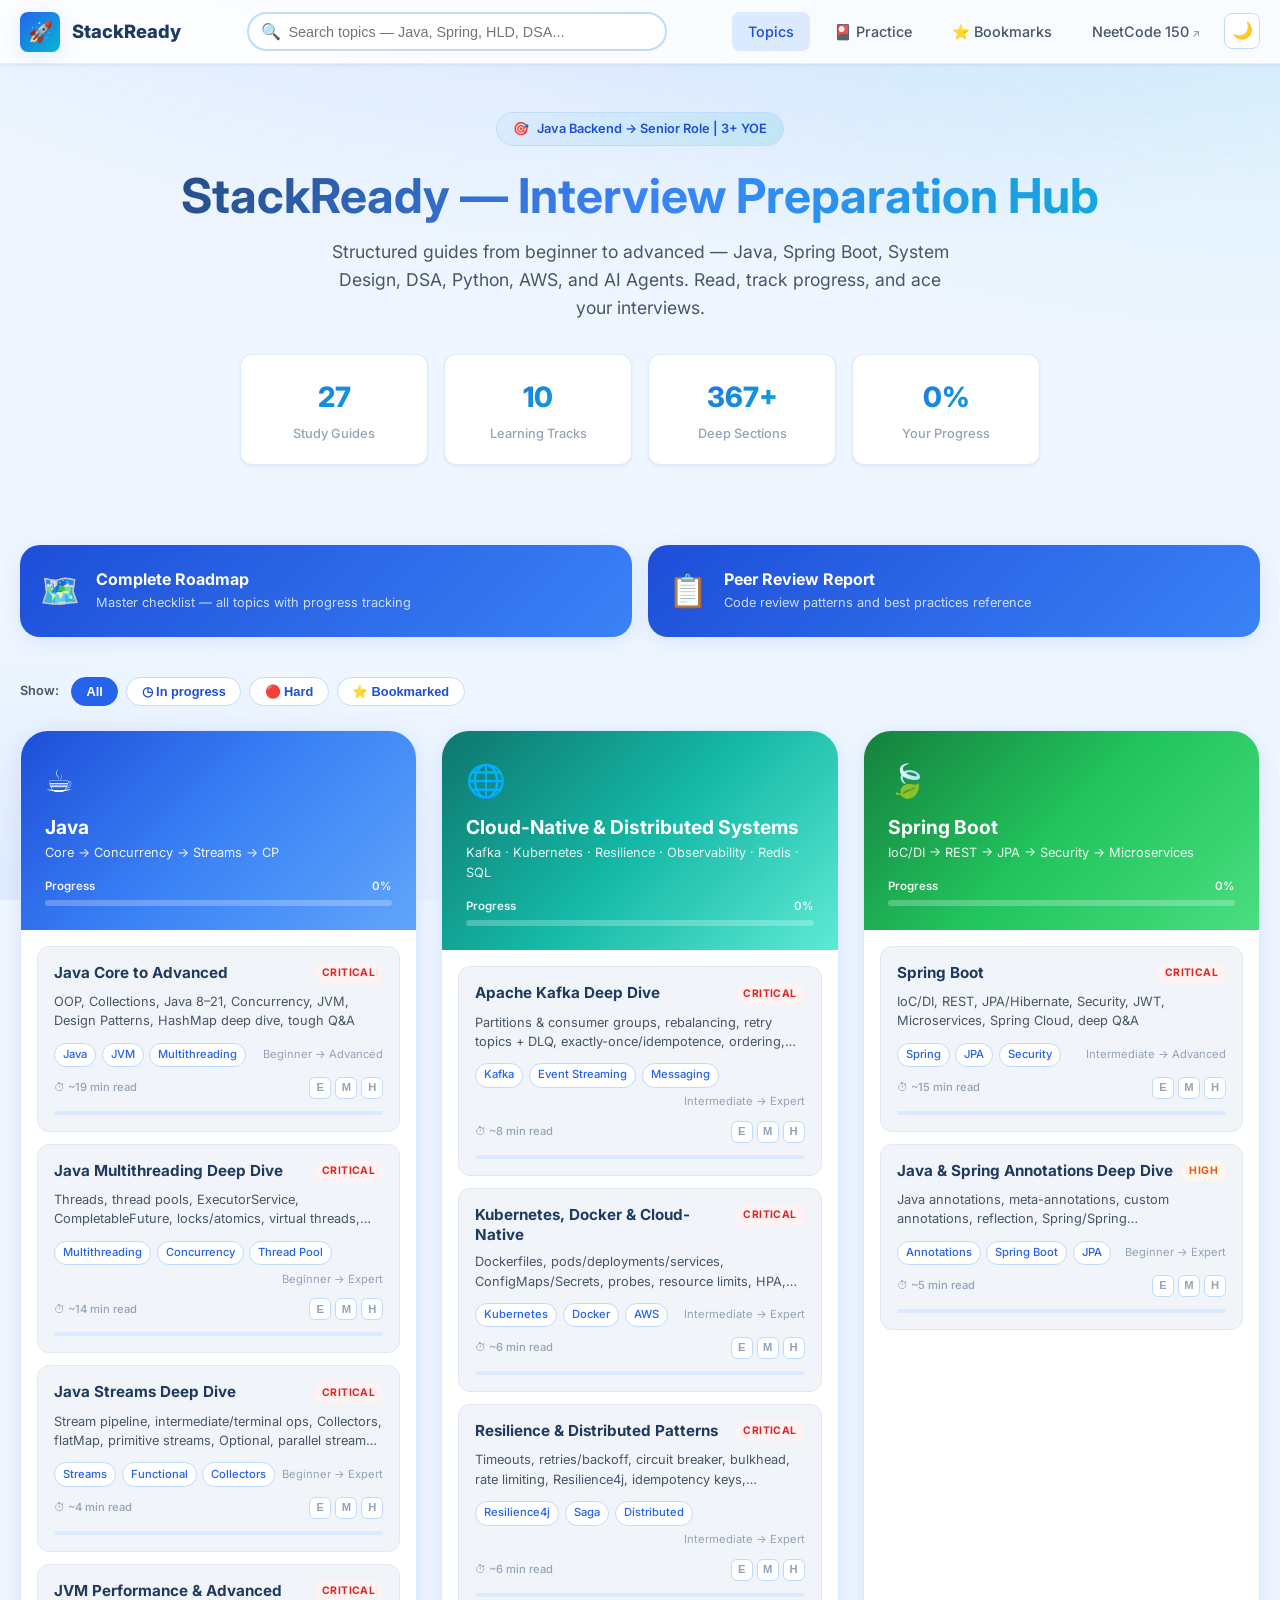
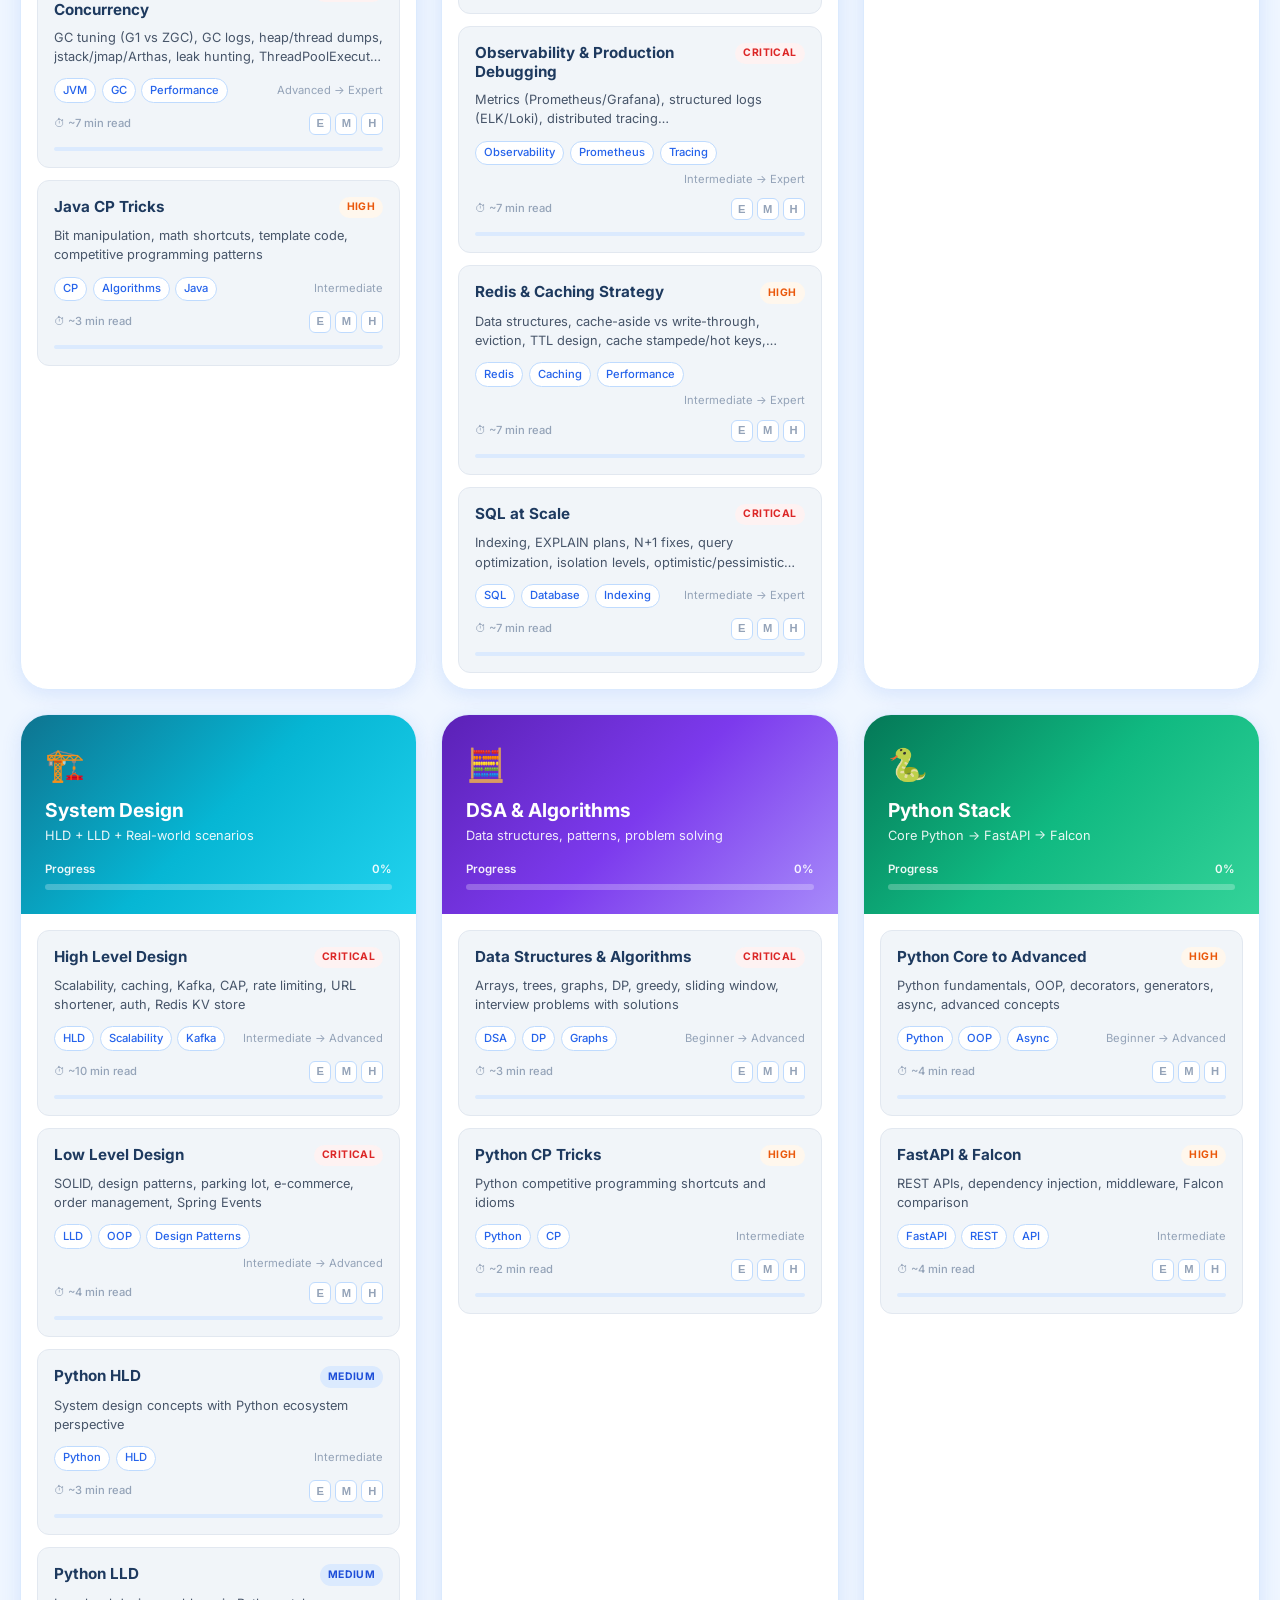
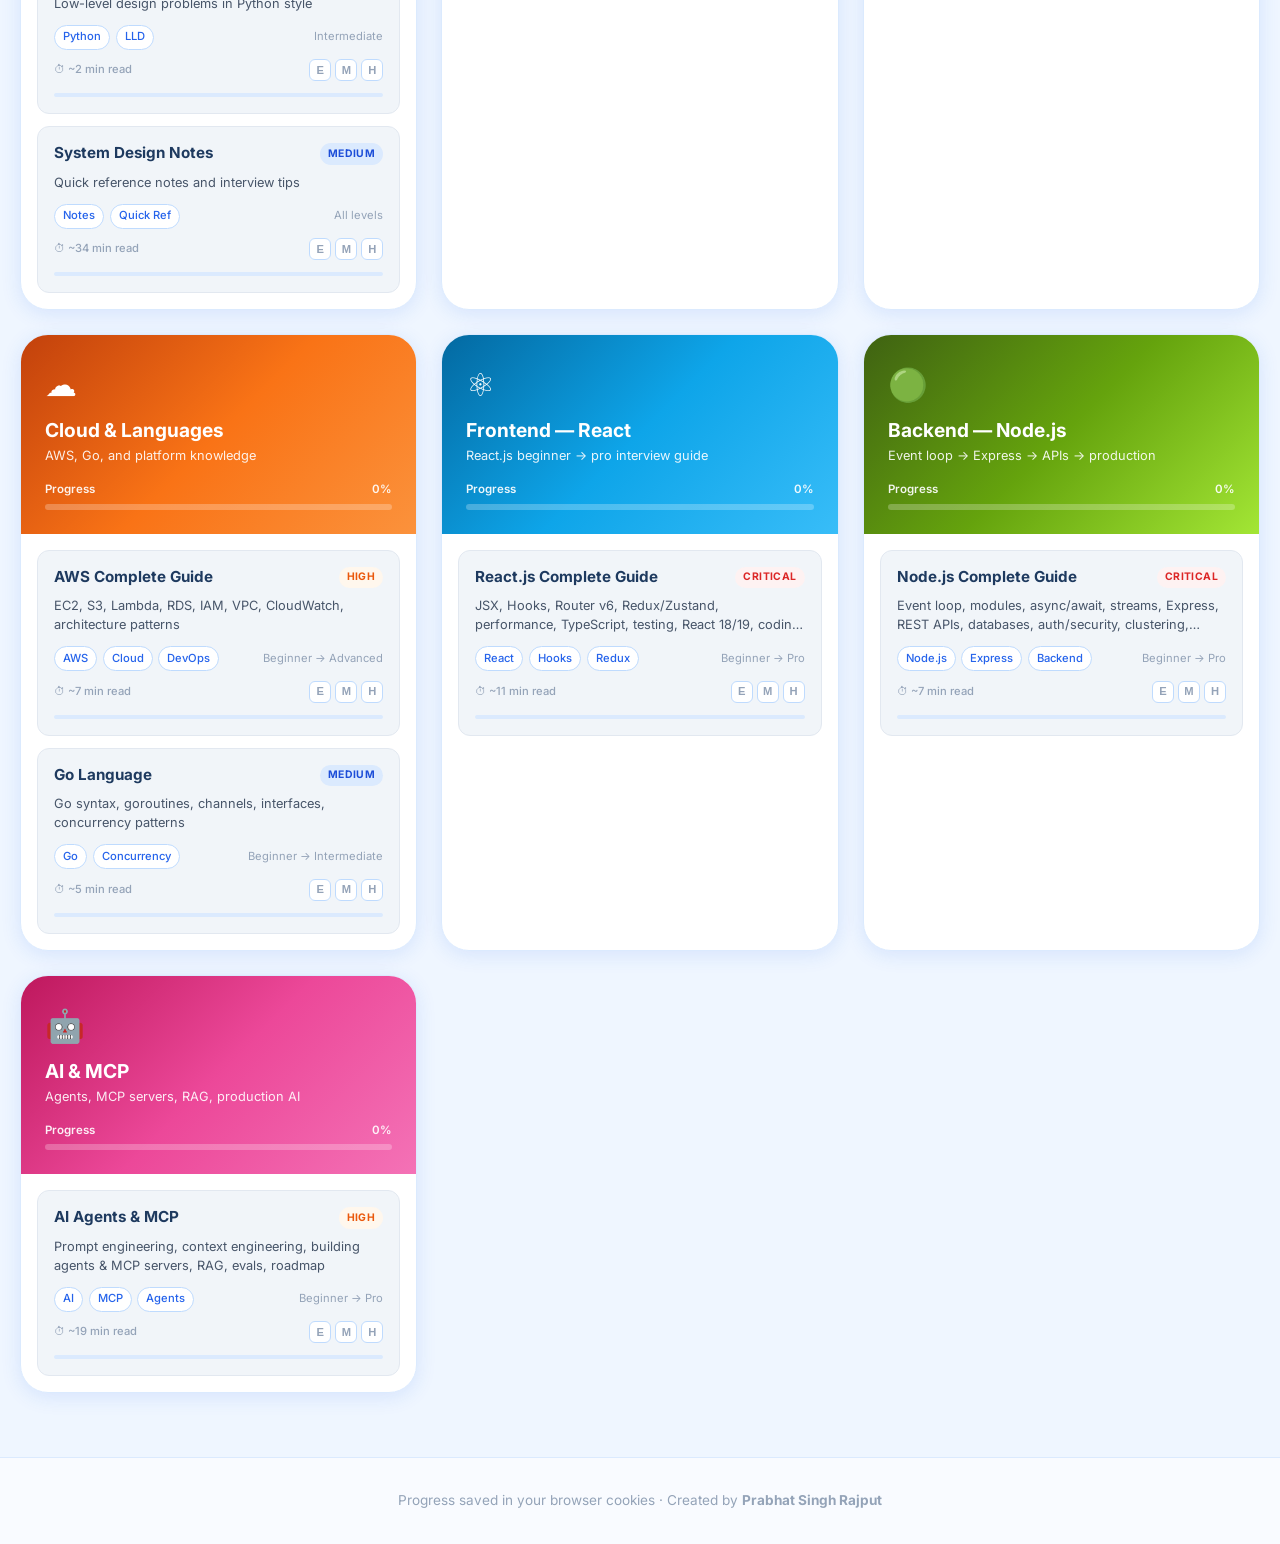
==== website/index.html @ 492434e6 "Add PWA (offline service worker + installable) and mobile swipe nav + floating TOC button Co-authore" ====
<!DOCTYPE html>
<html lang="en">
<head>
  <meta charset="UTF-8">
  <meta name="viewport" content="width=device-width, initial-scale=1.0">
  <meta name="author" content="Prabhat Singh Rajput">
  <meta name="description" content="StackReady by Prabhat Singh Rajput — Java, Spring, React, System Design, DSA interview prep">
  <title>StackReady — Interview Prep</title>
  <link rel="icon" href="favicon.svg" type="image/svg+xml">
  <link rel="alternate icon" href="favicon.svg">
  <link rel="apple-touch-icon" href="favicon.svg">
  <link rel="manifest" href="site.webmanifest">
  <meta name="theme-color" content="#2563eb">
  <link rel="preconnect" href="https://fonts.googleapis.com">
  <link rel="preconnect" href="https://fonts.gstatic.com" crossorigin>
  <link href="https://fonts.googleapis.com/css2?family=Inter:wght@400;500;600;700;800&family=JetBrains+Mono:wght@400;500&display=swap" rel="stylesheet">
  <link rel="stylesheet" href="assets/css/styles.css">
  <script>(function(){try{var m=document.cookie.match(/(?:^|;\s*)sr_theme=([^;]+)/);if(m&&decodeURIComponent(m[1])==='dark'){document.documentElement.setAttribute('data-theme','dark');}}catch(e){}})();</script>
</head>
<body>
  <div class="app-shell">
    <header class="site-header">
      <div class="container header-inner">
        <a href="index.html" class="logo">
          <span class="logo-icon">🚀</span>
          <span>StackReady</span>
        </a>

        <div class="search-wrap" id="searchWrap">
          <span class="search-icon">🔍</span>
          <input type="search" class="search-input" id="globalSearch" placeholder="Search topics — Java, Spring, HLD, DSA..." autocomplete="off">
          <div class="search-results" id="searchResults"></div>
        </div>

        <nav class="header-nav">
          <a href="#tracks" class="nav-link active">Topics</a>
          <a href="practice.html" class="nav-link">🎴 Practice</a>
          <a href="practice.html#bookmarks" class="nav-link">⭐ Bookmarks</a>
          <a href="https://neetcode.io/practice/practice/neetcode150" class="nav-link nav-external" target="_blank" rel="noopener noreferrer">NeetCode 150</a>
          <button class="install-btn" id="installBtn" style="display:none;" title="Install StackReady">⬇ Install</button>
          <button class="theme-toggle" id="themeToggle" title="Toggle dark mode" aria-label="Toggle dark mode">🌙</button>
        </nav>
      </div>
    </header>

    <main>
      <section class="hero">
        <div class="container">
          <div class="hero-badge">
            <span>🎯</span>
            <span>Java Backend → Senior Role | 3+ YOE</span>
          </div>
          <h1>StackReady — Interview Preparation Hub</h1>
          <p>
            Structured guides from beginner to advanced — Java, Spring Boot, System Design,
            DSA, Python, AWS, and AI Agents. Read, track progress, and ace your interviews.
          </p>

          <div class="stats-row" id="statsRow">
            <div class="stat-card">
              <div class="stat-value" id="statTopics">—</div>
              <div class="stat-label">Study Guides</div>
            </div>
            <div class="stat-card">
              <div class="stat-value" id="statTracks">7</div>
              <div class="stat-label">Learning Tracks</div>
            </div>
            <div class="stat-card">
              <div class="stat-value" id="statSections">100+</div>
              <div class="stat-label">Deep Sections</div>
            </div>
            <div class="stat-card">
              <div class="stat-value" id="statProgress">0%</div>
              <div class="stat-label">Your Progress</div>
            </div>
          </div>
        </div>
      </section>

      <section class="container">
        <div id="resumeBanner"></div>
        <div class="utility-strip" id="utilityStrip"></div>
      </section>

      <section class="container" id="tracks">
        <div class="filter-bar" id="filterBar">
          <span class="filter-bar-label">Show:</span>
          <button class="filter-chip active" data-filter="all">All</button>
          <button class="filter-chip" data-filter="unchecked">◷ In progress</button>
          <button class="filter-chip" data-filter="hard">🔴 Hard</button>
          <button class="filter-chip" data-filter="bookmarked">⭐ Bookmarked</button>
          <span class="filter-bar-hint" id="filterHint"></span>
        </div>
        <div class="tracks-grid" id="tracksGrid"></div>
      </section>
    </main>

    <footer class="site-footer">
      <div class="container">
        <p style="font-size:0.85rem;color:var(--gray-400);">Progress saved in your browser cookies · Created by <strong>Prabhat Singh Rajput</strong></p>
      </div>
    </footer>
  </div>

  <script src="config.js"></script>
  <script src="assets/js/site.js"></script>
  <script src="assets/js/cookies.js"></script>
  <script src="assets/js/theme.js"></script>
  <script src="assets/js/content-meta.js"></script>
  <script src="assets/js/study-data.js" defer></script>
  <script src="assets/js/progress-map.js"></script>
  <script src="assets/js/topics.js"></script>
  <script src="assets/js/app.js"></script>
</body>
</html>
---- website/assets/css/styles.css ----
/* ============================================================
   Interview Prep Hub — Blue Theme Responsive Styles
   ============================================================ */

:root {
  --blue-950: #0c1929;
  --blue-900: #0f2744;
  --blue-800: #1e3a5f;
  --blue-700: #1d4ed8;
  --blue-600: #2563eb;
  --blue-500: #3b82f6;
  --blue-400: #60a5fa;
  --blue-300: #93c5fd;
  --blue-200: #bfdbfe;
  --blue-100: #dbeafe;
  --blue-50: #eff6ff;
  --cyan-500: #06b6d4;
  --cyan-400: #22d3ee;
  --white: #ffffff;
  --gray-100: #f1f5f9;
  --gray-200: #e2e8f0;
  --gray-400: #94a3b8;
  --gray-600: #475569;
  --gray-800: #1e293b;
  --shadow-sm: 0 1px 3px rgba(15, 39, 68, 0.08);
  --shadow-md: 0 4px 20px rgba(37, 99, 235, 0.12);
  --shadow-lg: 0 12px 40px rgba(37, 99, 235, 0.18);
  --shadow-glow: 0 0 60px rgba(59, 130, 246, 0.25);
  --radius-sm: 8px;
  --radius-md: 12px;
  --radius-lg: 20px;
  --radius-xl: 28px;
  --sidebar-width: 280px;
  --header-height: 64px;
  --transition: 0.25s cubic-bezier(0.4, 0, 0.2, 1);
  --font-sans: 'Inter', 'Segoe UI', system-ui, -apple-system, sans-serif;
  --font-mono: 'JetBrains Mono', 'Cascadia Code', 'Fira Code', monospace;
}

*, *::before, *::after { box-sizing: border-box; margin: 0; padding: 0; }

html {
  scroll-behavior: smooth;
  font-size: 16px;
}

body {
  font-family: var(--font-sans);
  background: var(--blue-50);
  color: var(--gray-800);
  line-height: 1.6;
  min-height: 100vh;
  -webkit-font-smoothing: antialiased;
}

/* ---- Background pattern ---- */
body::before {
  content: '';
  position: fixed;
  inset: 0;
  background:
    radial-gradient(ellipse 80% 50% at 50% -20%, rgba(59, 130, 246, 0.18), transparent),
    radial-gradient(ellipse 60% 40% at 100% 0%, rgba(6, 182, 212, 0.1), transparent),
    radial-gradient(ellipse 50% 30% at 0% 100%, rgba(37, 99, 235, 0.08), transparent);
  pointer-events: none;
  z-index: 0;
}

/* ---- Typography ---- */
h1, h2, h3, h4 { line-height: 1.25; font-weight: 700; color: var(--blue-900); }
a { color: var(--blue-600); text-decoration: none; transition: color var(--transition); }
a:hover { color: var(--blue-700); }

/* ---- Layout shell ---- */
.app-shell { position: relative; z-index: 1; min-height: 100vh; }

.container {
  width: 100%;
  max-width: 1440px;
  margin: 0 auto;
  padding: 0 1.25rem;
}

/* ---- Header ---- */
.site-header {
  position: sticky;
  top: 0;
  z-index: 100;
  height: var(--header-height);
  background: rgba(255, 255, 255, 0.85);
  backdrop-filter: blur(16px);
  border-bottom: 1px solid rgba(59, 130, 246, 0.12);
  box-shadow: var(--shadow-sm);
}

.header-inner {
  display: flex;
  align-items: center;
  justify-content: space-between;
  height: 100%;
  gap: 1rem;
}

.logo {
  display: flex;
  align-items: center;
  gap: 0.75rem;
  font-weight: 800;
  font-size: 1.15rem;
  color: var(--blue-800);
  text-decoration: none;
}

.logo-text {
  display: flex;
  flex-direction: column;
  line-height: 1.2;
}

.logo-title {
  font-size: 1.15rem;
  font-weight: 800;
  color: var(--blue-800);
}

.logo-author {
  font-size: 0.7rem;
  font-weight: 500;
  color: var(--blue-500);
  letter-spacing: 0.02em;
}

.logo-icon {
  width: 40px;
  height: 40px;
  background: linear-gradient(135deg, var(--blue-600), var(--cyan-500));
  border-radius: var(--radius-sm);
  display: flex;
  align-items: center;
  justify-content: center;
  font-size: 1.25rem;
  box-shadow: var(--shadow-md);
}

.header-nav {
  display: flex;
  align-items: center;
  gap: 0.5rem;
}

.nav-link {
  padding: 0.5rem 1rem;
  border-radius: var(--radius-sm);
  font-size: 0.9rem;
  font-weight: 500;
  color: var(--gray-600);
  transition: all var(--transition);
}

.nav-link:hover, .nav-link.active {
  background: var(--blue-100);
  color: var(--blue-700);
}

.nav-external::after {
  content: ' ↗';
  font-size: 0.75em;
  opacity: 0.6;
}

/* ---- Search ---- */
.search-wrap {
  position: relative;
  flex: 1;
  max-width: 420px;
}

.search-input {
  width: 100%;
  padding: 0.6rem 1rem 0.6rem 2.5rem;
  border: 2px solid var(--blue-200);
  border-radius: 999px;
  font-size: 0.9rem;
  background: var(--white);
  transition: border-color var(--transition), box-shadow var(--transition);
  outline: none;
}

.search-input:focus {
  border-color: var(--blue-500);
  box-shadow: 0 0 0 4px rgba(59, 130, 246, 0.15);
}

.search-icon {
  position: absolute;
  left: 0.9rem;
  top: 50%;
  transform: translateY(-50%);
  color: var(--blue-400);
  pointer-events: none;
}

.search-results {
  position: absolute;
  top: calc(100% + 6px);
  left: 0;
  right: 0;
  background: var(--white);
  border-radius: var(--radius-md);
  box-shadow: var(--shadow-lg);
  border: 1px solid var(--blue-100);
  max-height: 360px;
  overflow-y: auto;
  display: none;
  z-index: 200;
}

.search-results.open { display: block; }

.search-result-item {
  display: block;
  padding: 0.75rem 1rem;
  border-bottom: 1px solid var(--gray-100);
  transition: background var(--transition);
}

.search-result-item:hover { background: var(--blue-50); }
.search-result-item:last-child { border-bottom: none; }

.search-result-title { font-weight: 600; font-size: 0.9rem; color: var(--blue-800); }
.search-result-meta { font-size: 0.75rem; color: var(--gray-400); margin-top: 2px; }

/* ---- Hero ---- */
.hero {
  padding: 3rem 0 2.5rem;
  text-align: center;
}

.hero-badge {
  display: inline-flex;
  align-items: center;
  gap: 0.5rem;
  padding: 0.35rem 1rem;
  background: linear-gradient(135deg, var(--blue-100), rgba(6, 182, 212, 0.15));
  border: 1px solid var(--blue-200);
  border-radius: 999px;
  font-size: 0.8rem;
  font-weight: 600;
  color: var(--blue-700);
  margin-bottom: 1.25rem;
}

.hero h1 {
  font-size: clamp(2rem, 5vw, 3rem);
  background: linear-gradient(135deg, var(--blue-800), var(--blue-500), var(--cyan-500));
  -webkit-background-clip: text;
  -webkit-text-fill-color: transparent;
  background-clip: text;
  margin-bottom: 0.75rem;
}

.hero p {
  font-size: 1.1rem;
  color: var(--gray-600);
  max-width: 640px;
  margin: 0 auto 2rem;
}

.hero-byline {
  font-size: 1rem !important;
  color: var(--blue-600) !important;
  margin: -0.25rem auto 1rem !important;
}

/* ---- Stats row ---- */
.stats-row {
  display: grid;
  grid-template-columns: repeat(auto-fit, minmax(140px, 1fr));
  gap: 1rem;
  max-width: 800px;
  margin: 0 auto 2.5rem;
}

.stat-card {
  background: var(--white);
  border-radius: var(--radius-md);
  padding: 1.25rem;
  text-align: center;
  border: 1px solid var(--blue-100);
  box-shadow: var(--shadow-sm);
  transition: transform var(--transition), box-shadow var(--transition);
}

.stat-card:hover {
  transform: translateY(-2px);
  box-shadow: var(--shadow-md);
}

.stat-value {
  font-size: 1.75rem;
  font-weight: 800;
  background: linear-gradient(135deg, var(--blue-600), var(--cyan-500));
  -webkit-background-clip: text;
  -webkit-text-fill-color: transparent;
  background-clip: text;
}

.stat-label {
  font-size: 0.8rem;
  color: var(--gray-400);
  font-weight: 500;
  margin-top: 0.25rem;
}

/* ---- Utility docs strip ---- */
.utility-strip {
  display: grid;
  grid-template-columns: repeat(auto-fit, minmax(260px, 1fr));
  gap: 1rem;
  margin-bottom: 2.5rem;
}

.utility-card {
  display: flex;
  align-items: center;
  gap: 1rem;
  padding: 1.25rem;
  background: linear-gradient(135deg, var(--blue-700), var(--blue-500));
  border-radius: var(--radius-lg);
  color: var(--white);
  text-decoration: none;
  box-shadow: var(--shadow-md);
  transition: transform var(--transition), box-shadow var(--transition);
}

.utility-card:hover {
  transform: translateY(-3px);
  box-shadow: var(--shadow-lg);
  color: var(--white);
}

.utility-card-icon { font-size: 2rem; flex-shrink: 0; }
.utility-card h3 { color: var(--white); font-size: 1rem; margin-bottom: 0.25rem; }
.utility-card p { font-size: 0.8rem; opacity: 0.9; color: var(--blue-100); }

/* ---- Track columns grid ---- */
.tracks-grid {
  display: grid;
  grid-template-columns: repeat(3, 1fr);
  gap: 1.5rem;
  padding-bottom: 4rem;
}

.track-column {
  background: var(--white);
  border-radius: var(--radius-xl);
  border: 1px solid var(--blue-100);
  box-shadow: var(--shadow-md);
  overflow: hidden;
  display: flex;
  flex-direction: column;
  transition: box-shadow var(--transition);
}

.track-column:hover { box-shadow: var(--shadow-lg); }

.track-header {
  padding: 1.5rem;
  color: var(--white);
  position: relative;
  overflow: hidden;
}

.track-header::after {
  content: '';
  position: absolute;
  top: -50%;
  right: -30%;
  width: 120px;
  height: 120px;
  background: rgba(255, 255, 255, 0.1);
  border-radius: 50%;
}

.track-icon { font-size: 2rem; margin-bottom: 0.5rem; }
.track-header h2 { color: var(--white); font-size: 1.2rem; margin-bottom: 0.25rem; }
.track-header p { font-size: 0.8rem; opacity: 0.9; }

.track-body {
  padding: 1rem;
  flex: 1;
  display: flex;
  flex-direction: column;
  gap: 0.75rem;
}

/* ---- Topic cards ---- */
.topic-card {
  display: block;
  padding: 1rem;
  border-radius: var(--radius-md);
  border: 1px solid var(--gray-200);
  background: var(--gray-100);
  text-decoration: none;
  transition: all var(--transition);
  position: relative;
}

.topic-card:hover {
  border-color: var(--blue-300);
  background: var(--blue-50);
  transform: translateX(4px);
  box-shadow: var(--shadow-sm);
}

.topic-card-header {
  display: flex;
  align-items: flex-start;
  justify-content: space-between;
  gap: 0.5rem;
  margin-bottom: 0.5rem;
}

.topic-card h3 {
  font-size: 0.95rem;
  color: var(--blue-800);
  line-height: 1.3;
}

.priority-badge {
  font-size: 0.65rem;
  font-weight: 700;
  text-transform: uppercase;
  letter-spacing: 0.04em;
  padding: 0.15rem 0.5rem;
  border-radius: 999px;
  flex-shrink: 0;
}

.priority-critical { background: #fef2f2; color: #dc2626; }
.priority-high { background: #fff7ed; color: #ea580c; }
.priority-medium { background: var(--blue-100); color: var(--blue-700); }

.topic-card p {
  font-size: 0.8rem;
  color: var(--gray-600);
  line-height: 1.5;
  margin-bottom: 0.75rem;
  display: -webkit-box;
  -webkit-line-clamp: 2;
  -webkit-box-orient: vertical;
  overflow: hidden;
}

.topic-meta {
  display: flex;
  flex-wrap: wrap;
  gap: 0.35rem;
  align-items: center;
}

.tag {
  font-size: 0.7rem;
  padding: 0.15rem 0.5rem;
  background: var(--white);
  border: 1px solid var(--blue-200);
  border-radius: 999px;
  color: var(--blue-600);
  font-weight: 500;
}

.topic-level {
  font-size: 0.7rem;
  color: var(--gray-400);
  margin-left: auto;
}

.progress-bar-wrap {
  margin-top: 0.75rem;
  height: 4px;
  background: var(--blue-100);
  border-radius: 999px;
  overflow: hidden;
}

.progress-bar {
  height: 100%;
  background: linear-gradient(90deg, var(--blue-500), var(--cyan-500));
  border-radius: 999px;
  transition: width 0.5s ease;
}

/* ---- Reader layout ---- */
.reader-layout {
  display: grid;
  grid-template-columns: var(--sidebar-width) 1fr;
  min-height: calc(100vh - var(--header-height));
}

.reader-sidebar {
  position: sticky;
  top: var(--header-height);
  height: calc(100vh - var(--header-height));
  overflow-y: auto;
  background: var(--white);
  border-right: 1px solid var(--blue-100);
  padding: 1.25rem;
}

.reader-sidebar h3 {
  font-size: 0.75rem;
  text-transform: uppercase;
  letter-spacing: 0.08em;
  color: var(--gray-400);
  margin-bottom: 1rem;
}

.toc-list { list-style: none; }

.toc-item a {
  display: block;
  padding: 0.4rem 0.75rem;
  font-size: 0.85rem;
  color: var(--gray-600);
  border-radius: var(--radius-sm);
  border-left: 3px solid transparent;
  transition: all var(--transition);
}

.toc-item a:hover {
  background: var(--blue-50);
  color: var(--blue-700);
}

.toc-item a.active {
  background: var(--blue-100);
  color: var(--blue-700);
  border-left-color: var(--blue-500);
  font-weight: 600;
}

.toc-item.toc-h3 a { padding-left: 1.5rem; font-size: 0.8rem; }

.toc-item.toc-completed a { color: var(--gray-600); }

.toc-done {
  color: #10b981;
  font-weight: 700;
  font-size: 0.85em;
}

/* ---- Section progress (end of each topic) ---- */
.section-complete-bar {
  display: flex;
  flex-direction: column;
  align-items: stretch;
  gap: 0.5rem;
  margin: 2.5rem 0 1rem;
  padding: 1rem 1.25rem;
  background: linear-gradient(135deg, var(--blue-50), rgba(255,255,255,0.9));
  border: 1px solid var(--blue-200);
  border-radius: var(--radius-md);
  box-shadow: var(--shadow-sm);
}

.section-complete-bar.section-is-done {
  background: linear-gradient(135deg, #ecfdf5, rgba(255,255,255,0.95));
  border-color: #6ee7b7;
}

.section-topics-header {
  width: 100%;
  font-size: 0.9rem;
  color: var(--blue-800);
  margin-bottom: 0.5rem;
}

.section-sync-note {
  font-weight: 400;
  font-size: 0.8rem;
  color: var(--gray-400);
}

.section-topic-list {
  list-style: none;
  margin: 0 0 0.75rem;
  padding: 0;
  width: 100%;
}

.section-topic-item {
  display: flex;
  align-items: flex-start;
  gap: 0.6rem;
  padding: 0.45rem 0;
  cursor: pointer;
  font-size: 0.88rem;
  color: var(--gray-800);
  border-bottom: 1px solid var(--blue-100);
}

.section-topic-item:last-child { border-bottom: none; }

.section-topic-item input {
  margin-top: 0.2rem;
  accent-color: var(--blue-600);
  width: 16px;
  height: 16px;
  flex-shrink: 0;
}

.section-topic-item.done span {
  text-decoration: line-through;
  color: var(--gray-400);
}

.section-topic-actions {
  width: 100%;
}

.section-mark-all-btn {
  font-size: 0.8rem;
  padding: 0.4rem 0.85rem;
}

.guide-progress-badge {
  font-size: 0.85rem;
  font-weight: 600;
  color: var(--blue-600);
  margin-right: auto;
  padding-left: 0.5rem;
}

.section-complete-label {
  font-size: 0.9rem;
  font-weight: 600;
  color: var(--blue-800);
  flex: 1;
  min-width: 180px;
}

.section-done-btn {
  white-space: nowrap;
  font-size: 0.85rem;
  padding: 0.5rem 1rem;
}

.markdown-body h2,
.markdown-body h3 {
  scroll-margin-top: calc(var(--header-height) + 1rem);
}

.reader-main {
  padding: 2rem 2.5rem 4rem;
  max-width: 900px;
}

.reader-breadcrumb {
  font-size: 0.85rem;
  color: var(--gray-400);
  margin-bottom: 1.5rem;
}

.reader-breadcrumb a { color: var(--blue-500); }

/* ---- Markdown content ---- */
.markdown-body h1 {
  font-size: 2rem;
  margin: 0 0 0.5rem;
  padding-bottom: 0.75rem;
  border-bottom: 3px solid var(--blue-200);
}

.markdown-body h2 {
  font-size: 1.5rem;
  margin: 2.5rem 0 1rem;
  padding-bottom: 0.5rem;
  border-bottom: 2px solid var(--blue-100);
}

.markdown-body h3 {
  font-size: 1.2rem;
  margin: 1.75rem 0 0.75rem;
  color: var(--blue-700);
  scroll-margin-top: calc(var(--header-height) + 1rem);
}

.markdown-body h4 { font-size: 1.05rem; margin: 1.25rem 0 0.5rem; }

.markdown-body p { margin-bottom: 1rem; color: var(--gray-800); }

.markdown-body ul, .markdown-body ol {
  margin: 0 0 1rem 1.5rem;
}

.markdown-body li { margin-bottom: 0.35rem; }

.markdown-body blockquote {
  border-left: 4px solid var(--blue-400);
  padding: 0.75rem 1.25rem;
  margin: 1rem 0;
  background: var(--blue-50);
  border-radius: 0 var(--radius-sm) var(--radius-sm) 0;
  color: var(--gray-600);
}

.markdown-body table {
  width: 100%;
  border-collapse: collapse;
  margin: 1rem 0 1.5rem;
  font-size: 0.9rem;
  overflow-x: auto;
  display: block;
}

.markdown-body th, .markdown-body td {
  border: 1px solid var(--blue-200);
  padding: 0.6rem 0.9rem;
  text-align: left;
}

.markdown-body th {
  background: linear-gradient(135deg, var(--blue-600), var(--blue-500));
  color: var(--white);
  font-weight: 600;
}

.markdown-body tr:nth-child(even) { background: var(--blue-50); }

.markdown-body code {
  font-family: var(--font-mono);
  font-size: 0.85em;
  background: var(--blue-100);
  color: var(--blue-800);
  padding: 0.15rem 0.4rem;
  border-radius: 4px;
}

.markdown-body pre {
  margin: 1rem 0 1.5rem;
  border-radius: var(--radius-md);
  overflow: hidden;
  box-shadow: var(--shadow-md);
}

.markdown-body pre code {
  display: block;
  padding: 1.25rem;
  background: var(--blue-950);
  color: #e2e8f0;
  font-size: 0.82rem;
  line-height: 1.6;
  overflow-x: auto;
  padding: 0;
  border-radius: 0;
}

.markdown-body pre.hljs { padding: 0; }

.markdown-body hr {
  border: none;
  height: 2px;
  background: linear-gradient(90deg, transparent, var(--blue-300), transparent);
  margin: 2rem 0;
}

/* Checklist items in roadmap */
.markdown-body li:has(input[type="checkbox"]) {
  list-style: none;
  margin-left: -1.5rem;
}

.checklist-item {
  display: flex;
  align-items: flex-start;
  gap: 0.5rem;
  cursor: pointer;
}

.checklist-item input {
  margin-top: 0.35rem;
  accent-color: var(--blue-600);
  width: 16px;
  height: 16px;
  flex-shrink: 0;
}

.checklist-item.done span { text-decoration: line-through; color: var(--gray-400); }

/* ---- Loading & error states ---- */
.loading-spinner {
  display: flex;
  flex-direction: column;
  align-items: center;
  justify-content: center;
  padding: 4rem;
  gap: 1rem;
  color: var(--blue-500);
}

.spinner {
  width: 48px;
  height: 48px;
  border: 4px solid var(--blue-100);
  border-top-color: var(--blue-500);
  border-radius: 50%;
  animation: spin 0.8s linear infinite;
}

@keyframes spin { to { transform: rotate(360deg); } }

.error-state {
  text-align: center;
  padding: 4rem 2rem;
  color: var(--gray-600);
}

.error-state h2 { margin-bottom: 0.5rem; }

.btn {
  display: inline-flex;
  align-items: center;
  gap: 0.5rem;
  padding: 0.65rem 1.25rem;
  border-radius: var(--radius-sm);
  font-weight: 600;
  font-size: 0.9rem;
  border: none;
  cursor: pointer;
  transition: all var(--transition);
  text-decoration: none;
}

.btn-primary {
  background: linear-gradient(135deg, var(--blue-600), var(--blue-500));
  color: var(--white);
  box-shadow: var(--shadow-sm);
}

.btn-primary:hover {
  transform: translateY(-1px);
  box-shadow: var(--shadow-md);
  color: var(--white);
}

.btn-outline {
  background: var(--white);
  color: var(--blue-600);
  border: 2px solid var(--blue-300);
}

.btn-outline:hover { background: var(--blue-50); }

/* ---- Mobile menu ---- */
.menu-toggle {
  display: none;
  background: none;
  border: none;
  font-size: 1.5rem;
  cursor: pointer;
  color: var(--blue-700);
  padding: 0.25rem;
}

.sidebar-overlay {
  display: none;
  position: fixed;
  inset: 0;
  background: rgba(15, 39, 68, 0.5);
  z-index: 150;
}

/* ---- Footer ---- */
.site-footer {
  text-align: center;
  padding: 2rem;
  color: var(--gray-400);
  font-size: 0.85rem;
  border-top: 1px solid var(--blue-100);
  background: rgba(255, 255, 255, 0.6);
}

/* ---- Reader toolbar ---- */
.reader-toolbar {
  display: flex;
  flex-wrap: wrap;
  gap: 0.75rem;
  align-items: center;
  margin-bottom: 1.5rem;
  padding: 0.75rem 1rem;
  background: var(--white);
  border-radius: var(--radius-md);
  border: 1px solid var(--blue-100);
  box-shadow: var(--shadow-sm);
}

.reader-toolbar .doc-title {
  font-weight: 700;
  color: var(--blue-800);
  flex: 1;
  min-width: 140px;
}

.reader-toolbar .guide-progress-badge {
  order: 2;
  flex: 1 1 100%;
  padding-left: 0;
  margin-right: 0;
}

@media (min-width: 600px) {
  .reader-toolbar .guide-progress-badge {
    order: unset;
    flex: 1;
    padding-left: 0.5rem;
  }
}

.font-size-controls {
  display: flex;
  gap: 0.25rem;
}

.font-size-btn {
  width: 32px;
  height: 32px;
  border: 1px solid var(--blue-200);
  background: var(--white);
  border-radius: 6px;
  cursor: pointer;
  font-weight: 700;
  color: var(--blue-600);
  transition: background var(--transition);
}

.font-size-btn:hover, .font-size-btn.active {
  background: var(--blue-100);
}

/* ---- Responsive ---- */
@media (max-width: 1200px) {
  .tracks-grid { grid-template-columns: repeat(2, 1fr); }
}

@media (max-width: 900px) {
  .tracks-grid { grid-template-columns: 1fr; }

  .header-nav {
    display: flex;
    flex-wrap: wrap;
    justify-content: flex-end;
    gap: 0.25rem;
  }

  .header-nav .nav-link {
    padding: 0.4rem 0.6rem;
    font-size: 0.75rem;
  }

  .search-wrap {
    order: 3;
    flex: 1 1 100%;
    max-width: none;
    margin-top: 0.25rem;
  }

  .header-inner {
    flex-wrap: wrap;
  }

  .reader-layout { grid-template-columns: 1fr; }

  .reader-sidebar {
    position: fixed;
    left: -100%;
    top: var(--header-height);
    width: min(320px, 85vw);
    z-index: 160;
    transition: left var(--transition);
    box-shadow: var(--shadow-lg);
  }

  .reader-sidebar.open { left: 0; }
  .sidebar-overlay.open { display: block; }

  .reader-main { padding: 1.25rem 1rem 3rem; }

  .menu-toggle { display: block; }

  .search-wrap { max-width: none; }
}

@media (max-width: 600px) {
  .hero { padding: 2rem 0 1.5rem; }
  .utility-strip { grid-template-columns: 1fr; }
  .stats-row { grid-template-columns: repeat(2, 1fr); }
}

/* Font size variants for reader */
.markdown-body.font-sm { font-size: 0.9rem; }
.markdown-body.font-md { font-size: 1rem; }
.markdown-body.font-lg { font-size: 1.125rem; }

/* ============================================================
   Dark mode — remaps surface/text/border tokens (brand blues kept)
   ============================================================ */
[data-theme="dark"] {
  --blue-50:  #0d1b2e;
  --blue-100: #1c3050;
  --blue-200: #294b70;
  --white:    #15263f;
  --gray-100: #1a2c46;
  --gray-200: #2a3f5a;
  --gray-400: #8aa0bd;
  --gray-600: #aebfd6;
  --gray-800: #e6edf6;
  --blue-900: #e3edfb;
  --blue-800: #cfe0fb;
  --shadow-sm: 0 1px 3px rgba(0, 0, 0, 0.4);
  --shadow-md: 0 4px 20px rgba(0, 0, 0, 0.45);
  --shadow-lg: 0 12px 40px rgba(0, 0, 0, 0.55);
}

[data-theme="dark"] body { background: #0a1422; }
[data-theme="dark"] body::before {
  background:
    radial-gradient(ellipse 80% 50% at 50% -20%, rgba(59, 130, 246, 0.12), transparent),
    radial-gradient(ellipse 60% 40% at 100% 0%, rgba(6, 182, 212, 0.07), transparent);
}
[data-theme="dark"] .site-header {
  background: rgba(13, 27, 46, 0.85);
  border-bottom-color: rgba(59, 130, 246, 0.18);
}
[data-theme="dark"] .site-footer { background: rgba(13, 27, 46, 0.6); }
[data-theme="dark"] .search-input { color: var(--gray-800); }

/* keep white text on colored/gradient surfaces */
[data-theme="dark"] .track-header,
[data-theme="dark"] .track-header h2,
[data-theme="dark"] .track-header p,
[data-theme="dark"] .utility-card,
[data-theme="dark"] .utility-card h3,
[data-theme="dark"] .utility-card p,
[data-theme="dark"] .markdown-body th,
[data-theme="dark"] .btn-primary,
[data-theme="dark"] .btn-primary:hover { color: #fff; }

[data-theme="dark"] .utility-card p { color: var(--blue-100); }
[data-theme="dark"] .priority-critical { background: #3a1414; color: #fca5a5; }
[data-theme="dark"] .priority-high { background: #3a2410; color: #fdba74; }
[data-theme="dark"] .markdown-body code { background: #1c3050; color: #bfdbfe; }
[data-theme="dark"] .markdown-body blockquote { background: #14233a; }
[data-theme="dark"] .priority-medium { background: #1c3050; color: var(--blue-300); }
[data-theme="dark"] .tag { color: var(--blue-300); }
[data-theme="dark"] .hero-badge { color: var(--blue-300); }
[data-theme="dark"] .nav-link { color: var(--blue-300); }
[data-theme="dark"] .reader-toolbar .read-time { color: var(--blue-300); }

/* ---- Theme toggle button ---- */
.theme-toggle {
  width: 36px;
  height: 36px;
  border-radius: 8px;
  border: 1px solid var(--blue-200);
  background: var(--white);
  cursor: pointer;
  font-size: 1.05rem;
  line-height: 1;
  display: inline-flex;
  align-items: center;
  justify-content: center;
  flex-shrink: 0;
  transition: background var(--transition), transform var(--transition);
}
.theme-toggle:hover { background: var(--blue-100); transform: translateY(-1px); }

/* ---- "Continue where you left off" banner ---- */
.resume-banner {
  display: flex;
  align-items: center;
  gap: 1rem;
  flex-wrap: wrap;
  padding: 1rem 1.25rem;
  margin-bottom: 1.75rem;
  background: linear-gradient(135deg, var(--blue-700), var(--blue-500));
  border-radius: var(--radius-lg);
  box-shadow: var(--shadow-md);
}
.resume-banner .resume-info { display: flex; flex-direction: column; flex: 1; min-width: 200px; }
.resume-banner .resume-label { font-size: 0.7rem; text-transform: uppercase; letter-spacing: 0.06em; color: rgba(255,255,255,0.8); font-weight: 700; }
.resume-banner .resume-title { font-size: 1.05rem; font-weight: 700; color: #fff; }
.resume-banner .resume-sub { font-size: 0.78rem; color: rgba(255,255,255,0.85); }
.resume-banner .btn-resume {
  background: #fff;
  color: var(--blue-700);
  padding: 0.6rem 1.25rem;
  border-radius: var(--radius-sm);
  font-weight: 700;
  font-size: 0.9rem;
  white-space: nowrap;
}
.resume-banner .btn-resume:hover { transform: translateY(-1px); color: var(--blue-800); }

/* ---- Per-track progress bar ---- */
.track-progress {
  position: relative;
  margin-top: 0.85rem;
}
.track-progress-top {
  display: flex;
  justify-content: space-between;
  font-size: 0.72rem;
  font-weight: 600;
  color: rgba(255,255,255,0.92);
  margin-bottom: 0.3rem;
}
.track-progress-wrap {
  height: 6px;
  background: rgba(255,255,255,0.25);
  border-radius: 999px;
  overflow: hidden;
}
.track-progress-bar {
  height: 100%;
  background: #fff;
  border-radius: 999px;
  transition: width 0.6s ease;
}

/* ---- Reading-time pill ---- */
.read-time {
  font-size: 0.7rem;
  color: var(--gray-400);
  font-weight: 500;
  display: inline-flex;
  align-items: center;
  gap: 0.25rem;
}
.reader-toolbar .read-time {
  font-size: 0.8rem;
  color: var(--blue-600);
  font-weight: 600;
}

/* ---- Copy-code button ---- */
.code-block-wrap { position: relative; }
.code-copy-btn {
  position: absolute;
  top: 0.5rem;
  right: 0.5rem;
  z-index: 2;
  padding: 0.3rem 0.6rem;
  font-size: 0.72rem;
  font-weight: 600;
  font-family: var(--font-sans);
  color: #cbd5e1;
  background: rgba(255, 255, 255, 0.1);
  border: 1px solid rgba(255, 255, 255, 0.18);
  border-radius: 6px;
  cursor: pointer;
  opacity: 0;
  transition: opacity var(--transition), background var(--transition), color var(--transition);
}
.code-block-wrap:hover .code-copy-btn { opacity: 1; }
.code-copy-btn:hover { background: rgba(255, 255, 255, 0.2); color: #fff; }
.code-copy-btn.copied { color: #4ade80; border-color: #4ade80; opacity: 1; }
@media (max-width: 600px) { .code-copy-btn { opacity: 1; } }

/* ============================================================
   Search snippets, filter bar, difficulty, bookmarks, practice
   ============================================================ */

/* ---- Full-text search results ---- */
.search-group-label {
  font-size: 0.68rem;
  text-transform: uppercase;
  letter-spacing: 0.06em;
  font-weight: 700;
  color: var(--gray-400);
  padding: 0.5rem 1rem 0.25rem;
  background: var(--blue-50);
}
.search-result-snippet {
  font-size: 0.78rem;
  color: var(--gray-600);
  margin-top: 3px;
  line-height: 1.45;
  display: -webkit-box;
  -webkit-line-clamp: 2;
  -webkit-box-orient: vertical;
  overflow: hidden;
}
.search-result-snippet mark {
  background: var(--blue-200);
  color: var(--blue-900);
  padding: 0 2px;
  border-radius: 3px;
}

/* ---- Dashboard filter bar ---- */
.filter-bar {
  display: flex;
  flex-wrap: wrap;
  align-items: center;
  gap: 0.5rem;
  margin-bottom: 1.5rem;
}
.filter-bar-label { font-size: 0.8rem; font-weight: 600; color: var(--gray-600); margin-right: 0.25rem; }
.filter-chip {
  padding: 0.4rem 0.9rem;
  border-radius: 999px;
  border: 1px solid var(--blue-200);
  background: var(--white);
  color: var(--blue-700);
  font-size: 0.8rem;
  font-weight: 600;
  cursor: pointer;
  transition: all var(--transition);
}
.filter-chip:hover { background: var(--blue-100); }
.filter-chip.active { background: var(--blue-600); color: #fff; border-color: var(--blue-600); }
.filter-bar-hint { font-size: 0.78rem; color: var(--gray-400); margin-left: auto; }

/* ---- Card footer + difficulty controls ---- */
.card-footer {
  display: flex;
  align-items: center;
  justify-content: space-between;
  gap: 0.5rem;
  margin-top: 0.6rem;
}
.diff-controls { display: inline-flex; gap: 0.25rem; }
.diff-btn {
  width: 22px;
  height: 22px;
  border-radius: 6px;
  border: 1px solid var(--blue-200);
  background: var(--white);
  color: var(--gray-400);
  font-size: 0.7rem;
  font-weight: 700;
  cursor: pointer;
  line-height: 1;
  transition: all var(--transition);
}
.diff-btn:hover { border-color: var(--blue-400); }
.diff-btn.diff-easy.active { background: #16a34a; color: #fff; border-color: #16a34a; }
.diff-btn.diff-medium.active { background: #d97706; color: #fff; border-color: #d97706; }
.diff-btn.diff-hard.active { background: #dc2626; color: #fff; border-color: #dc2626; }

/* ---- Bookmark star in reader headings ---- */
.bookmark-star {
  background: none;
  border: none;
  cursor: pointer;
  font-size: 0.95em;
  color: var(--gray-400);
  margin-left: 0.5rem;
  padding: 0 0.2rem;
  vertical-align: middle;
  transition: color var(--transition), transform var(--transition);
}
.bookmark-star:hover { transform: scale(1.2); color: var(--blue-500); }
.bookmark-star.on { color: #f59e0b; }

/* ---- Practice page ---- */
.practice-page { padding-top: 2rem; padding-bottom: 4rem; }
.practice-head h1 { font-size: clamp(1.6rem, 4vw, 2.4rem); margin-bottom: 0.25rem; }
.practice-head p { color: var(--gray-600); margin-bottom: 1.5rem; }

.practice-tabs {
  display: flex;
  gap: 0.5rem;
  flex-wrap: wrap;
  border-bottom: 2px solid var(--blue-100);
  margin-bottom: 1.75rem;
}
.practice-tab {
  padding: 0.7rem 1.1rem;
  border: none;
  background: none;
  font-size: 0.92rem;
  font-weight: 600;
  color: var(--gray-600);
  cursor: pointer;
  border-bottom: 3px solid transparent;
  margin-bottom: -2px;
  transition: color var(--transition), border-color var(--transition);
}
.practice-tab:hover { color: var(--blue-600); }
.practice-tab.active { color: var(--blue-700); border-bottom-color: var(--blue-600); }

.practice-setup h3 { margin-bottom: 0.85rem; color: var(--blue-800); }
.track-select { display: flex; flex-wrap: wrap; gap: 0.5rem; margin-bottom: 1.25rem; }
.track-chip {
  padding: 0.5rem 0.95rem;
  border-radius: 999px;
  border: 1px solid var(--blue-200);
  background: var(--white);
  color: var(--gray-800);
  font-size: 0.82rem;
  font-weight: 600;
  cursor: pointer;
  transition: all var(--transition);
}
.track-chip:hover { border-color: var(--blue-400); }
.track-chip.active { background: var(--blue-600); color: #fff; border-color: var(--blue-600); }
.chip-count { opacity: 0.75; font-weight: 500; font-size: 0.75em; }

.setup-actions { display: flex; align-items: center; gap: 1rem; flex-wrap: wrap; }
.setup-hint { font-size: 0.82rem; color: var(--gray-400); }
.mock-options { margin-bottom: 1.25rem; }
.mock-options label { font-size: 0.88rem; font-weight: 600; color: var(--gray-600); }
.mock-options select {
  margin-left: 0.5rem;
  padding: 0.4rem 0.6rem;
  border-radius: 8px;
  border: 1px solid var(--blue-200);
  background: var(--white);
  color: var(--gray-800);
  font-weight: 600;
}

/* ---- Flashcard stage ---- */
.btn-sm { padding: 0.4rem 0.8rem; font-size: 0.8rem; }
.stage-bar {
  display: flex;
  align-items: center;
  justify-content: space-between;
  gap: 0.75rem;
  margin-bottom: 1rem;
}
.stage-counter { font-weight: 700; color: var(--blue-700); font-size: 0.95rem; }
.mock-timer {
  font-family: var(--font-mono);
  font-weight: 600;
  font-size: 1.05rem;
  color: var(--blue-700);
  background: var(--blue-100);
  padding: 0.3rem 0.7rem;
  border-radius: 8px;
}

.flashcard {
  background: var(--white);
  border: 1px solid var(--blue-100);
  border-radius: var(--radius-lg);
  box-shadow: var(--shadow-md);
  padding: 2rem;
  min-height: 240px;
  display: flex;
  flex-direction: column;
}
.flashcard-track {
  font-size: 0.72rem;
  text-transform: uppercase;
  letter-spacing: 0.05em;
  font-weight: 700;
  color: var(--blue-500);
  margin-bottom: 1rem;
}
.flashcard-q {
  font-size: 1.25rem;
  font-weight: 700;
  color: var(--blue-900);
  line-height: 1.4;
  cursor: pointer;
}
.flashcard-a {
  margin-top: 1.25rem;
  padding-top: 1.25rem;
  border-top: 1px dashed var(--blue-200);
  color: var(--gray-800);
  line-height: 1.65;
}
.flashcard-a p { margin-bottom: 0.75rem; }
.flashcard-a code { font-family: var(--font-mono); font-size: 0.85em; background: var(--blue-100); color: var(--blue-800); padding: 0.1rem 0.35rem; border-radius: 4px; }
.flashcard-a pre { margin: 0.75rem 0; border-radius: var(--radius-sm); overflow: hidden; }
.flashcard-a pre code { display: block; padding: 1rem; background: var(--blue-950); color: #e2e8f0; font-size: 0.8rem; overflow-x: auto; }
.flashcard-a table { border-collapse: collapse; width: 100%; margin: 0.75rem 0; font-size: 0.85rem; }
.flashcard-a th, .flashcard-a td { border: 1px solid var(--blue-200); padding: 0.4rem 0.6rem; text-align: left; }
.flashcard-a th { background: var(--blue-700); color: #fff; }
.flashcard-reveal { margin-top: auto; align-self: flex-start; }

.flashcard-nav {
  display: flex;
  align-items: center;
  justify-content: space-between;
  gap: 0.75rem;
  margin-top: 1.25rem;
}
.flashcard-source { font-size: 0.82rem; }

/* ---- Mock summary ---- */
.summary-card {
  background: var(--white);
  border: 1px solid var(--blue-100);
  border-radius: var(--radius-lg);
  box-shadow: var(--shadow-md);
  padding: 2.5rem;
  text-align: center;
}
.summary-card h2 { margin-bottom: 1.5rem; }
.summary-stats { display: flex; justify-content: center; gap: 2.5rem; flex-wrap: wrap; margin-bottom: 2rem; }
.summary-stats > div { display: flex; flex-direction: column; }
.summary-num { font-size: 2rem; font-weight: 800; color: var(--blue-600); }
.summary-stats span:last-child { font-size: 0.8rem; color: var(--gray-400); }

/* ---- Bookmarks list ---- */
.bookmark-group { margin-bottom: 1.75rem; }
.bookmark-group h3 { color: var(--blue-800); margin-bottom: 0.75rem; font-size: 1.05rem; }
.bookmark-items { list-style: none; display: flex; flex-direction: column; gap: 0.5rem; }
.bookmark-row {
  display: flex;
  align-items: center;
  justify-content: space-between;
  gap: 1rem;
  padding: 0.75rem 1rem;
  background: var(--white);
  border: 1px solid var(--blue-100);
  border-radius: var(--radius-sm);
  box-shadow: var(--shadow-sm);
}
.bookmark-row a { font-weight: 600; color: var(--blue-700); }
.bookmark-remove {
  background: none;
  border: none;
  color: var(--gray-400);
  cursor: pointer;
  font-size: 1rem;
  padding: 0.2rem 0.4rem;
  border-radius: 6px;
  flex-shrink: 0;
}
.bookmark-remove:hover { color: #dc2626; background: rgba(220, 38, 38, 0.1); }

.empty-state {
  text-align: center;
  padding: 3.5rem 1.5rem;
  background: var(--white);
  border: 1px dashed var(--blue-200);
  border-radius: var(--radius-lg);
}
.empty-icon { font-size: 3rem; margin-bottom: 0.75rem; }
.empty-state h3 { margin-bottom: 0.5rem; }
.empty-state p { color: var(--gray-600); max-width: 460px; margin: 0 auto 1.5rem; }

/* ---- Dark-mode tweaks for new components ---- */
[data-theme="dark"] .search-group-label { background: #14233a; }
[data-theme="dark"] .search-result-snippet mark { background: var(--blue-700); color: #fff; }
[data-theme="dark"] .filter-chip,
[data-theme="dark"] .track-chip,
[data-theme="dark"] .diff-btn { color: var(--blue-300); }
[data-theme="dark"] .filter-chip.active,
[data-theme="dark"] .track-chip.active { color: #fff; }

@media (max-width: 600px) {
  .flashcard { padding: 1.25rem; }
  .flashcard-q { font-size: 1.1rem; }
  .summary-stats { gap: 1.5rem; }
}

/* ============================================================
   PWA install button, mobile floating TOC, swipe hint
   ============================================================ */
.install-btn {
  display: inline-flex;
  align-items: center;
  gap: 0.35rem;
  padding: 0.45rem 0.9rem;
  border-radius: 999px;
  border: none;
  background: linear-gradient(135deg, var(--blue-600), var(--cyan-500));
  color: #fff;
  font-size: 0.8rem;
  font-weight: 700;
  cursor: pointer;
  box-shadow: var(--shadow-sm);
  transition: transform var(--transition), box-shadow var(--transition);
}
.install-btn:hover { transform: translateY(-1px); box-shadow: var(--shadow-md); }

/* Floating table-of-contents button (mobile only) */
.toc-fab {
  display: none;
  position: fixed;
  right: 1rem;
  bottom: 1.25rem;
  z-index: 140;
  width: 52px;
  height: 52px;
  border-radius: 50%;
  border: none;
  background: linear-gradient(135deg, var(--blue-600), var(--blue-500));
  color: #fff;
  font-size: 1.4rem;
  line-height: 1;
  cursor: pointer;
  box-shadow: var(--shadow-lg);
  transition: transform var(--transition);
}
.toc-fab:active { transform: scale(0.92); }

/* Swipe feedback toast */
.swipe-hint {
  position: fixed;
  left: 50%;
  bottom: 5.5rem;
  transform: translateX(-50%) translateY(10px);
  z-index: 200;
  padding: 0.5rem 1rem;
  background: rgba(15, 39, 68, 0.92);
  color: #fff;
  font-size: 0.8rem;
  font-weight: 600;
  border-radius: 999px;
  pointer-events: none;
  opacity: 0;
  transition: opacity var(--transition), transform var(--transition);
}
.swipe-hint.show { opacity: 1; transform: translateX(-50%) translateY(0); }

@media (max-width: 900px) {
  .toc-fab { display: flex; align-items: center; justify-content: center; }
}
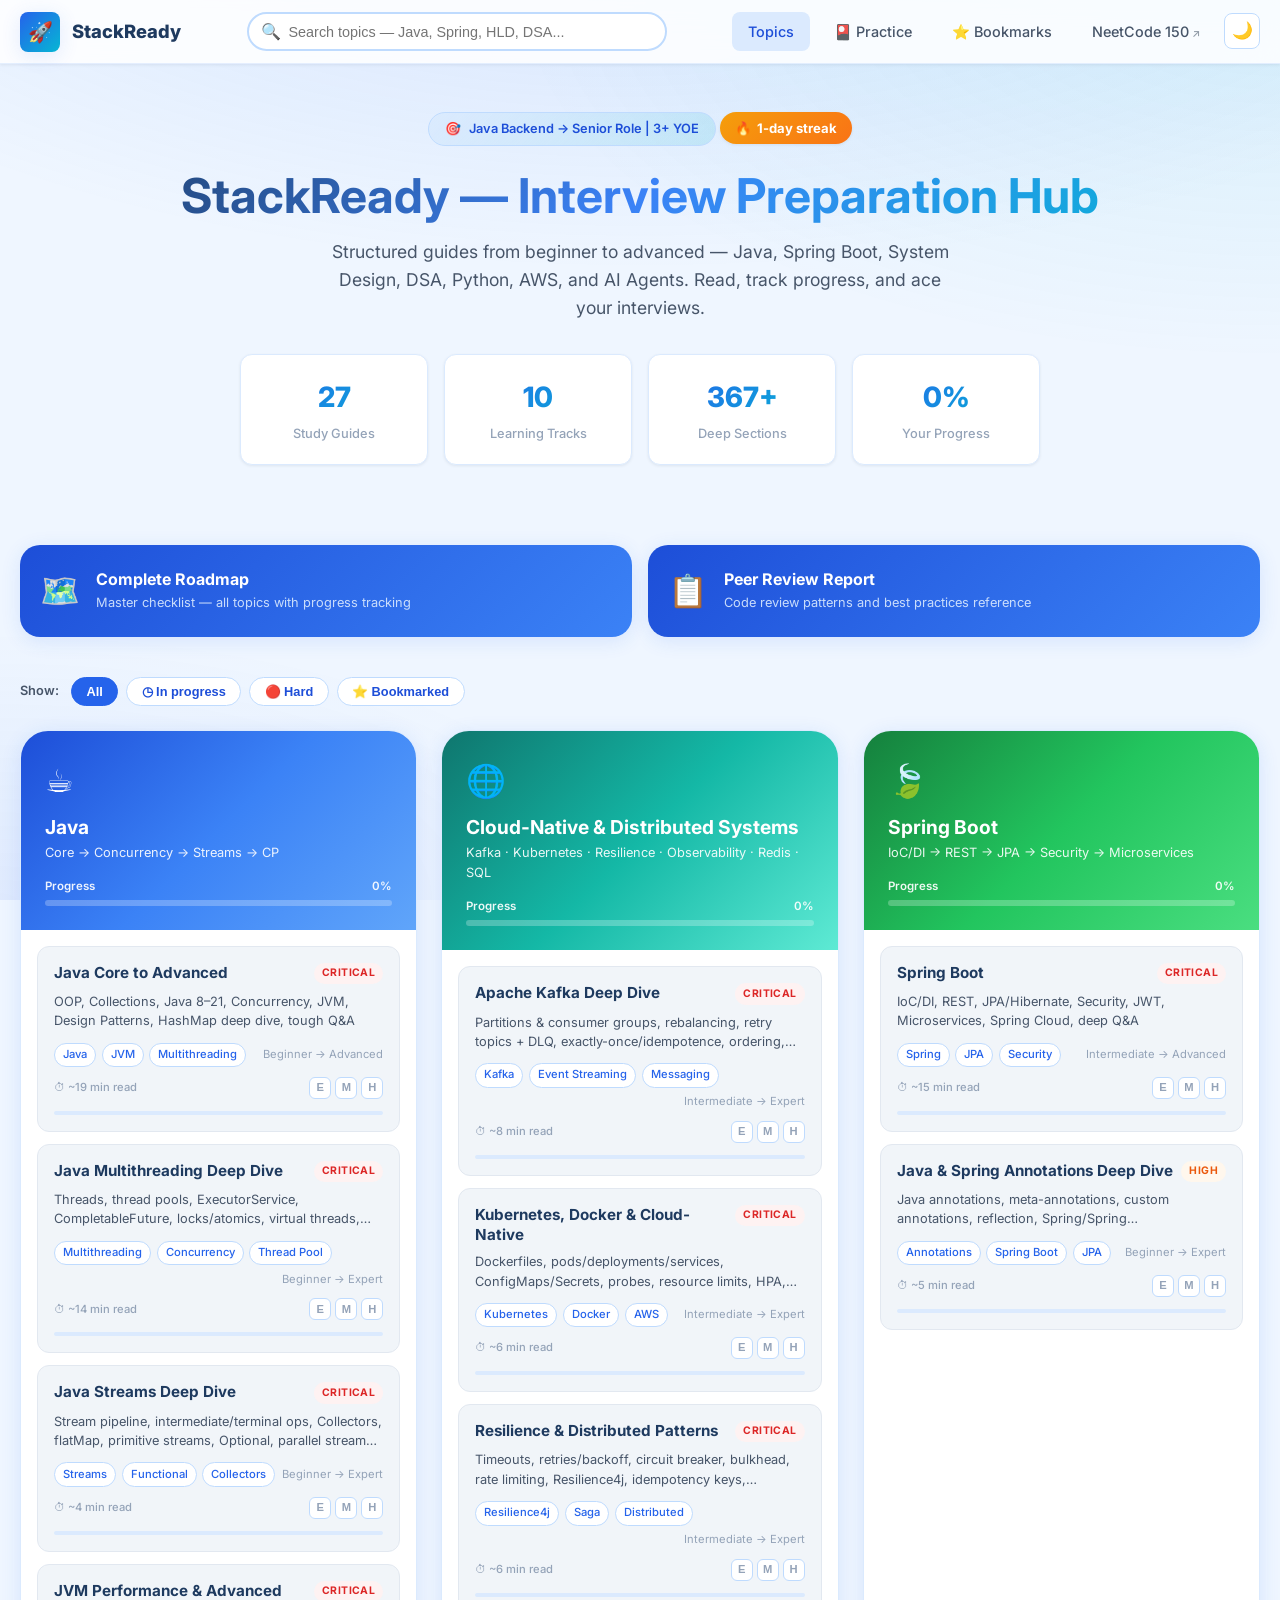
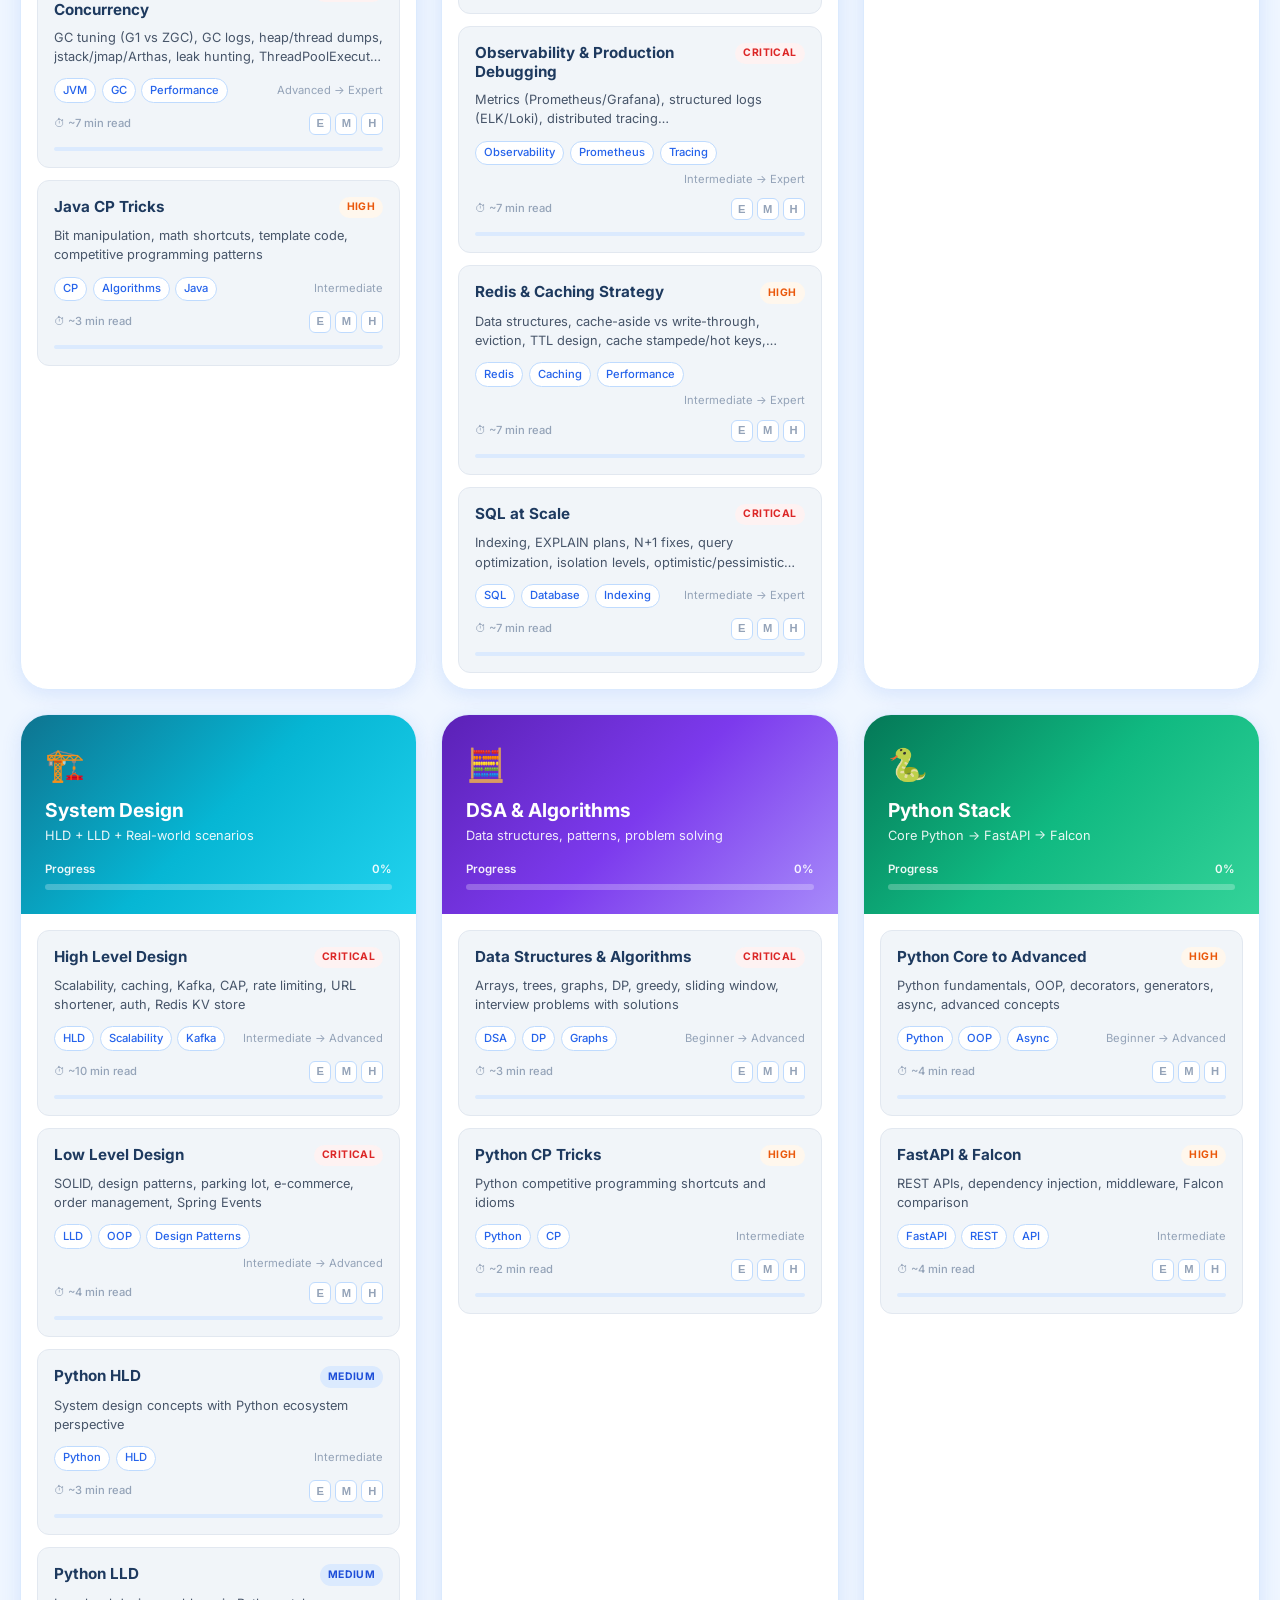
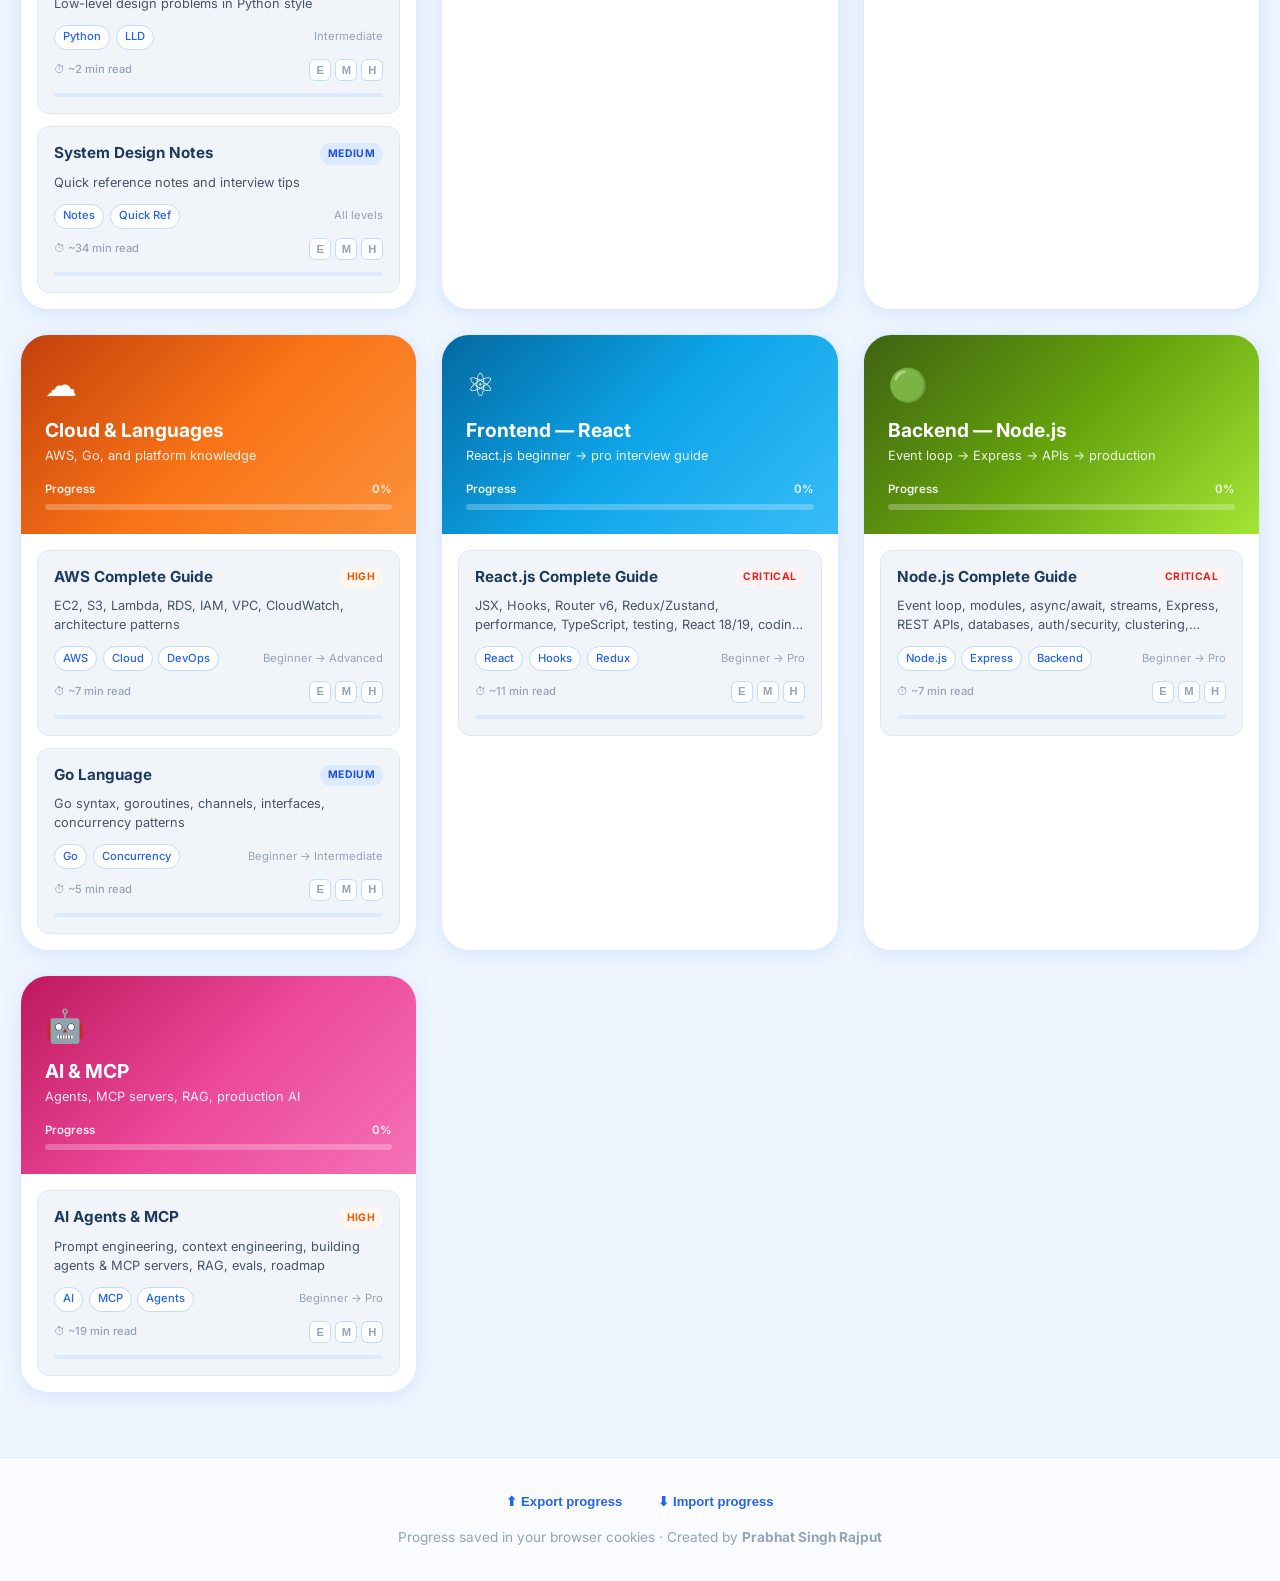
==== commit db0edd9e: "Add gamification (streaks, track badges, confetti), per-section notes, print/PDF, keyboard shortcuts" ====
--- a/website/index.html
+++ b/website/index.html
@@ -50,6 +50,7 @@
             <span>🎯</span>
             <span>Java Backend → Senior Role | 3+ YOE</span>
           </div>
+          <div class="streak-chip" id="streakChip" style="display:none;"></div>
           <h1>StackReady — Interview Preparation Hub</h1>
           <p>
             Structured guides from beginner to advanced — Java, Spring Boot, System Design,
@@ -97,6 +98,11 @@
 
     <footer class="site-footer">
       <div class="container">
+        <div class="data-actions">
+          <button class="btn-link-sm" id="exportBtn" title="Download your progress as a file">⬆ Export progress</button>
+          <button class="btn-link-sm" id="importBtn" title="Restore progress from a file">⬇ Import progress</button>
+          <input type="file" id="importFile" accept="application/json,.json" style="display:none;">
+        </div>
         <p style="font-size:0.85rem;color:var(--gray-400);">Progress saved in your browser cookies · Created by <strong>Prabhat Singh Rajput</strong></p>
       </div>
     </footer>
@@ -108,6 +114,7 @@
   <script src="assets/js/theme.js"></script>
   <script src="assets/js/content-meta.js"></script>
   <script src="assets/js/study-data.js" defer></script>
+  <script src="assets/js/confetti.js"></script>
   <script src="assets/js/progress-map.js"></script>
   <script src="assets/js/topics.js"></script>
   <script src="assets/js/app.js"></script>
--- a/website/assets/css/styles.css
+++ b/website/assets/css/styles.css
@@ -1523,3 +1523,117 @@
 @media (max-width: 900px) {
   .toc-fab { display: flex; align-items: center; justify-content: center; }
 }
+
+/* ============================================================
+   Gamification, notes, export/import, print
+   ============================================================ */
+
+/* ---- Streak chip ---- */
+.streak-chip {
+  display: inline-flex;
+  align-items: center;
+  gap: 0.4rem;
+  padding: 0.35rem 0.9rem;
+  margin-bottom: 1.25rem;
+  border-radius: 999px;
+  background: linear-gradient(135deg, #f59e0b, #f97316);
+  color: #fff;
+  font-size: 0.82rem;
+  font-weight: 600;
+  box-shadow: var(--shadow-sm);
+}
+
+/* ---- Per-track completion badge ---- */
+.track-complete-badge {
+  position: absolute;
+  top: 0.85rem;
+  right: 0.85rem;
+  z-index: 1;
+  background: rgba(255, 255, 255, 0.95);
+  color: #16a34a;
+  font-size: 0.7rem;
+  font-weight: 800;
+  padding: 0.25rem 0.6rem;
+  border-radius: 999px;
+  box-shadow: var(--shadow-sm);
+}
+
+/* ---- Export / import buttons ---- */
+.data-actions {
+  display: flex;
+  justify-content: center;
+  gap: 1.25rem;
+  margin-bottom: 0.85rem;
+  flex-wrap: wrap;
+}
+.btn-link-sm {
+  background: none;
+  border: none;
+  color: var(--blue-600);
+  font-size: 0.82rem;
+  font-weight: 600;
+  cursor: pointer;
+  padding: 0.25rem 0.5rem;
+  border-radius: 6px;
+  transition: background var(--transition);
+}
+.btn-link-sm:hover { background: var(--blue-100); }
+
+/* ---- Per-section notes ---- */
+.note-box {
+  margin: 1rem 0 1.5rem;
+  border: 1px dashed var(--blue-200);
+  border-radius: var(--radius-sm);
+  background: var(--blue-50);
+  padding: 0.5rem 0.85rem;
+}
+.note-box summary {
+  cursor: pointer;
+  font-size: 0.82rem;
+  font-weight: 600;
+  color: var(--blue-700);
+  list-style: none;
+  user-select: none;
+}
+.note-box summary::-webkit-details-marker { display: none; }
+.note-has { color: #f59e0b; font-size: 0.9em; }
+.note-input {
+  width: 100%;
+  margin-top: 0.6rem;
+  min-height: 90px;
+  padding: 0.6rem 0.75rem;
+  border: 1px solid var(--blue-200);
+  border-radius: var(--radius-sm);
+  background: var(--white);
+  color: var(--gray-800);
+  font-family: var(--font-sans);
+  font-size: 0.88rem;
+  line-height: 1.5;
+  resize: vertical;
+  outline: none;
+}
+.note-input:focus { border-color: var(--blue-500); box-shadow: 0 0 0 3px rgba(59, 130, 246, 0.12); }
+
+[data-theme="dark"] .note-box { background: #14233a; }
+[data-theme="dark"] .btn-link-sm { color: var(--blue-300); }
+[data-theme="dark"] .track-complete-badge { background: rgba(20, 35, 58, 0.95); color: #4ade80; }
+
+/* ---- Print / PDF stylesheet ---- */
+@media print {
+  .site-header, .reader-sidebar, .sidebar-overlay, .reader-toolbar,
+  .reader-breadcrumb, .toc-fab, .swipe-hint, .site-footer,
+  .section-complete-bar, .no-print, .bookmark-star, .code-copy-btn,
+  .menu-toggle, .theme-toggle {
+    display: none !important;
+  }
+  html, body { background: #fff !important; color: #000 !important; }
+  body::before { display: none !important; }
+  .reader-layout { display: block !important; }
+  .reader-main { padding: 0 !important; max-width: 100% !important; }
+  .markdown-body { font-size: 11pt !important; color: #000 !important; }
+  .markdown-body h1, .markdown-body h2, .markdown-body h3, .markdown-body h4 { color: #000 !important; page-break-after: avoid; }
+  .markdown-body pre, .markdown-body table, .markdown-body blockquote { page-break-inside: avoid; }
+  .markdown-body pre code { background: #f4f4f4 !important; color: #111 !important; border: 1px solid #ddd; }
+  .markdown-body a { color: #000 !important; text-decoration: underline; }
+  a[href^="http"]::after { content: " (" attr(href) ")"; font-size: 9pt; color: #555; }
+}
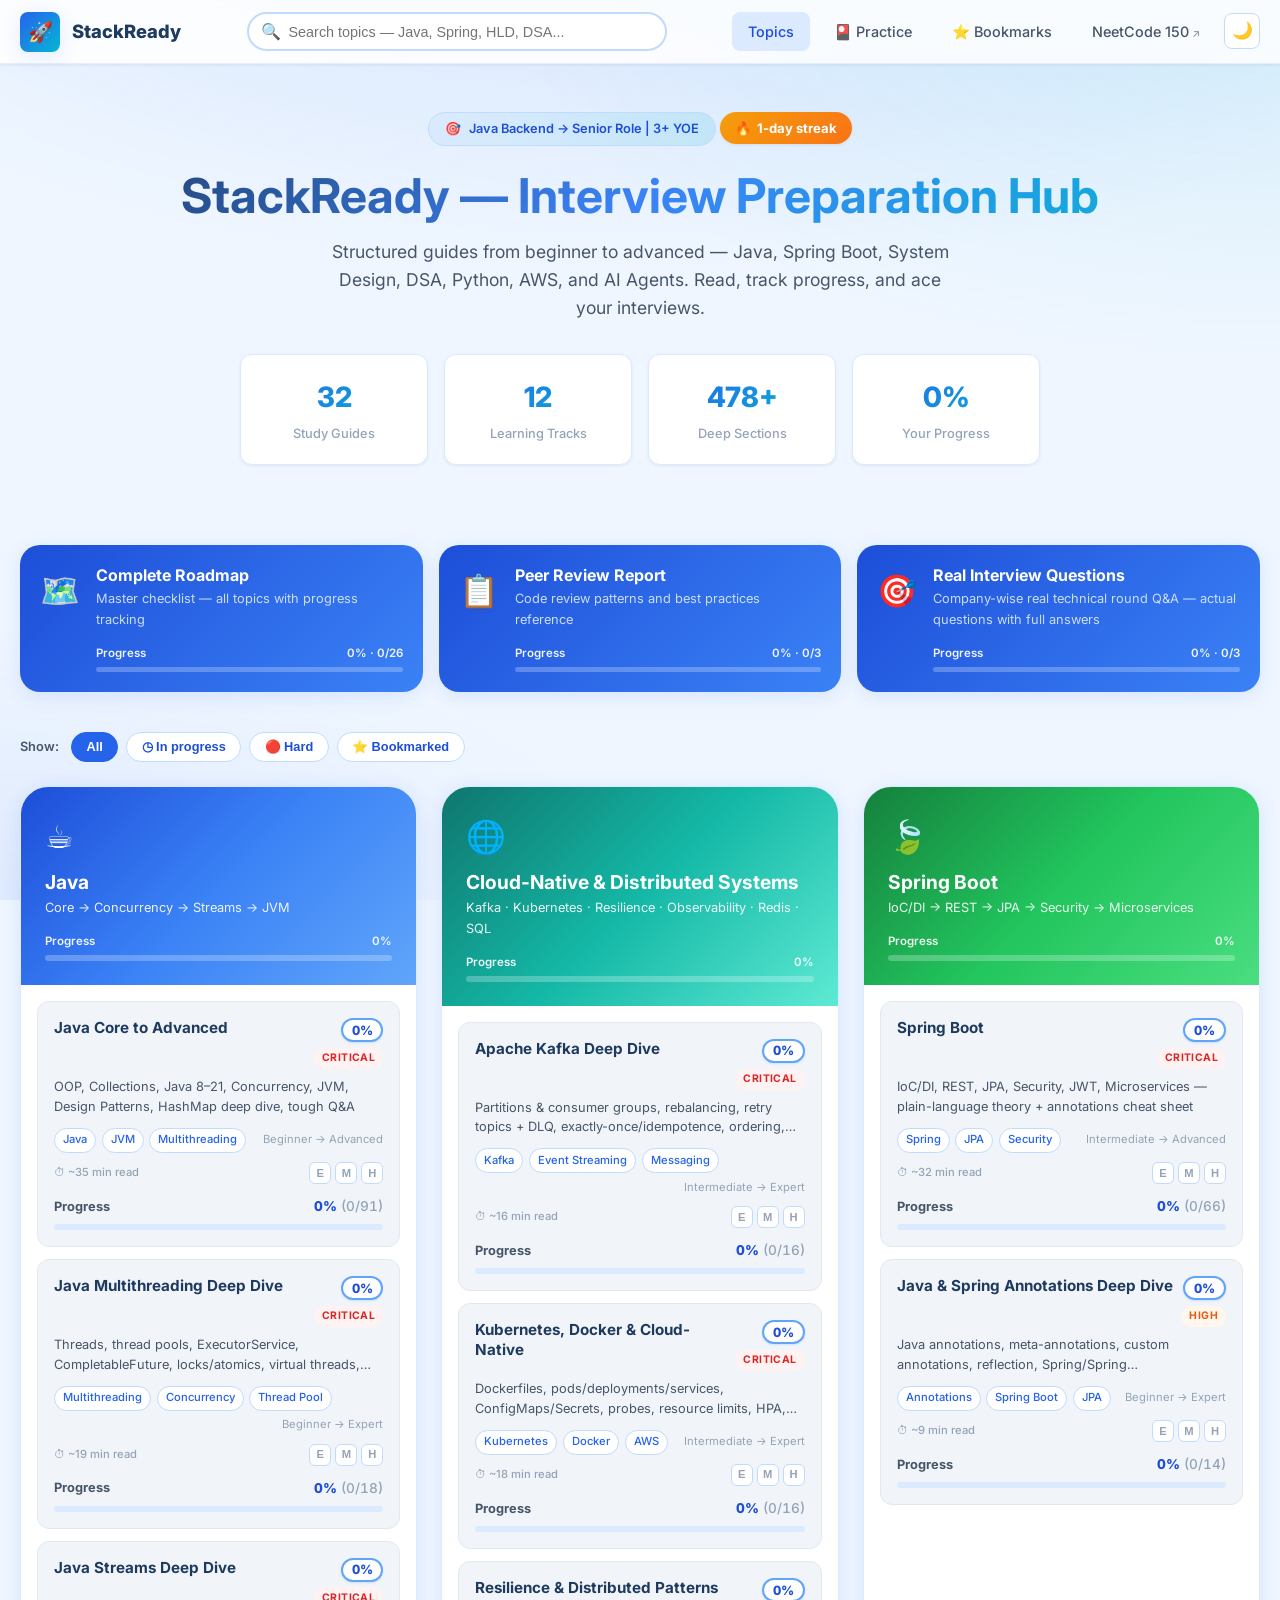
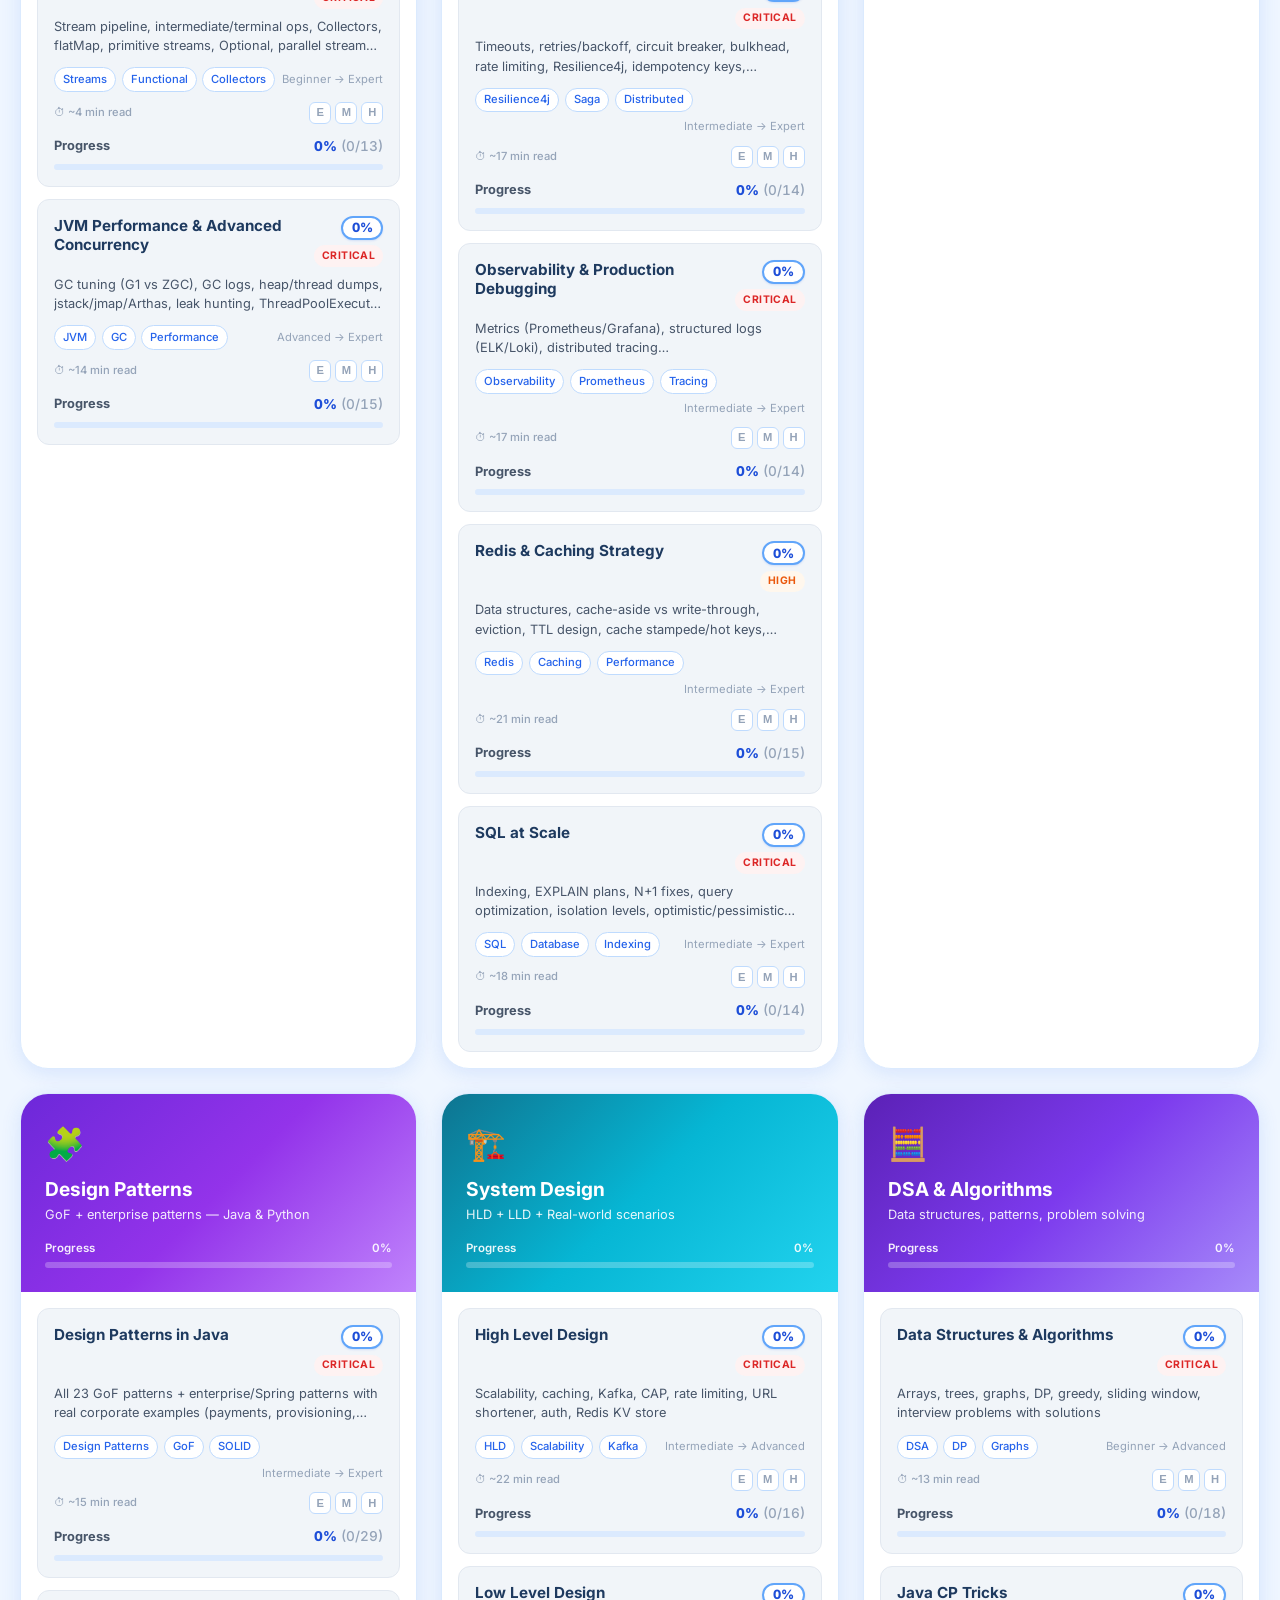
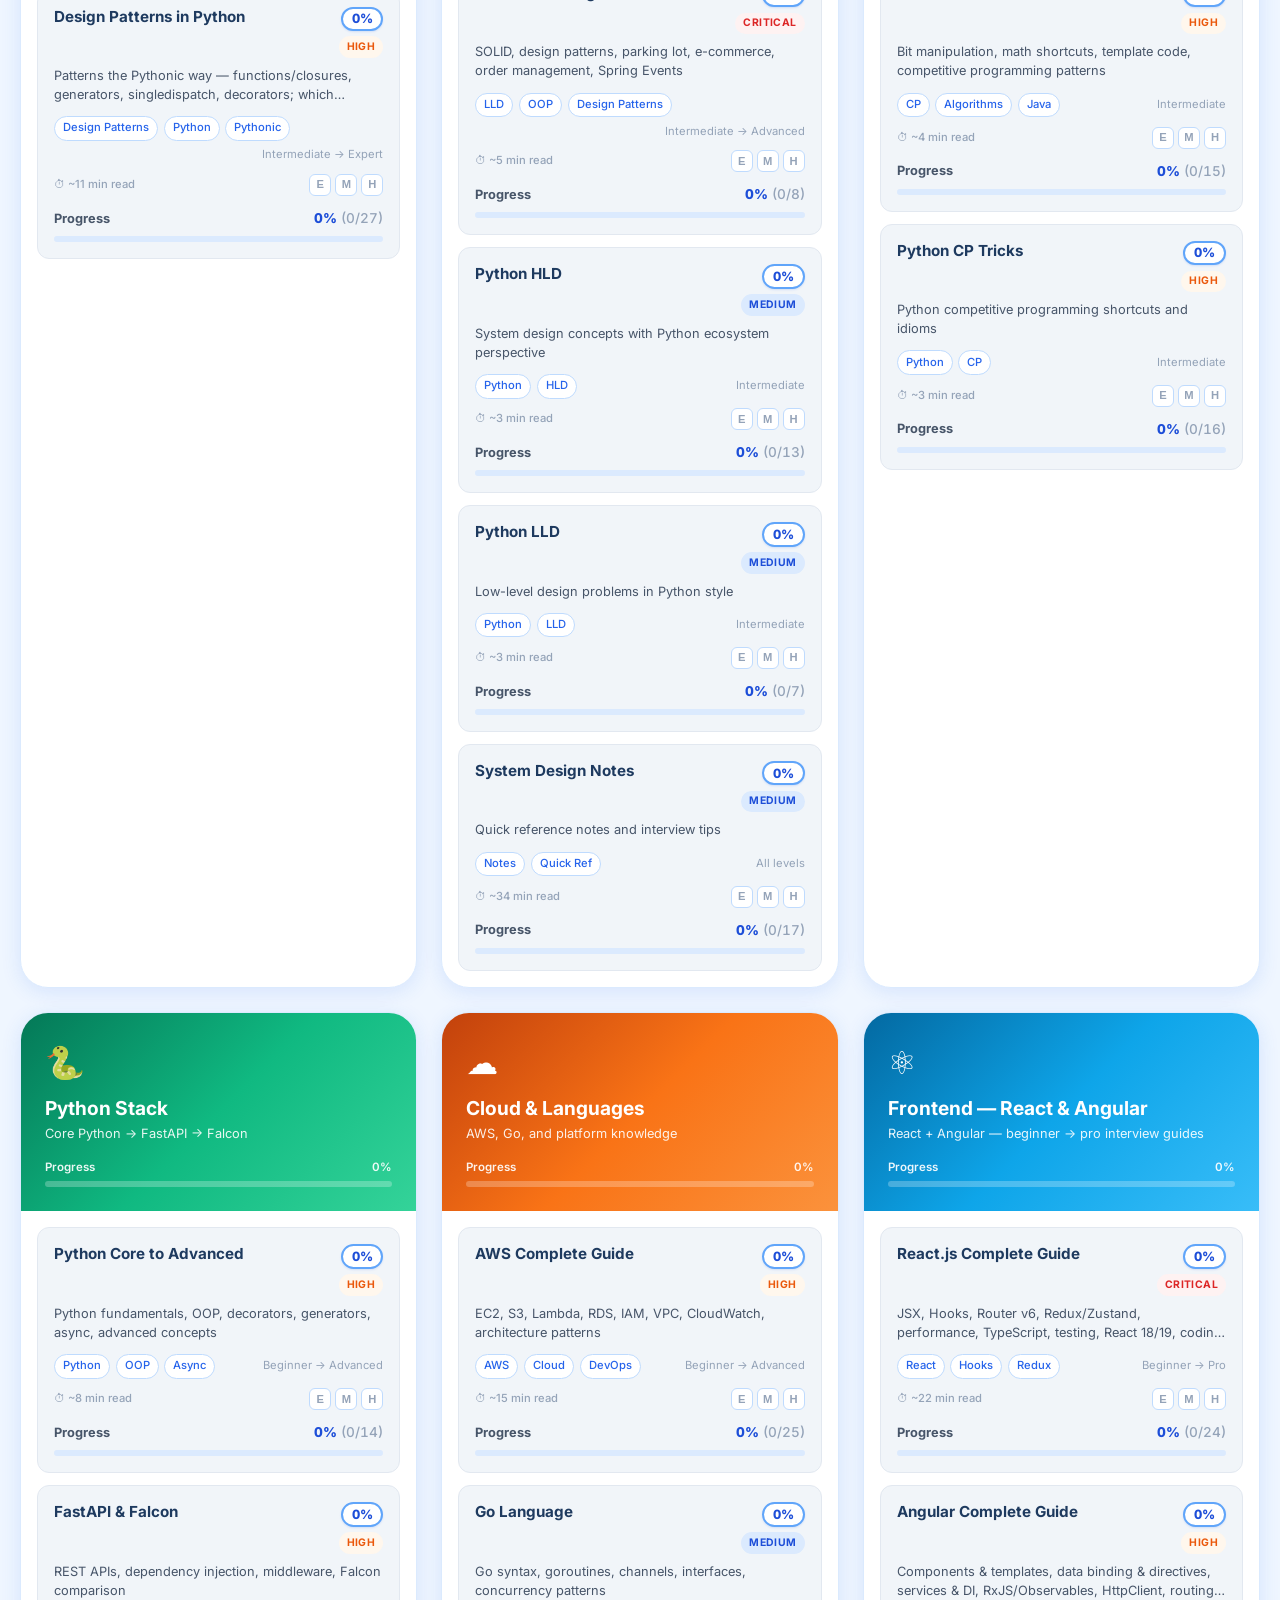
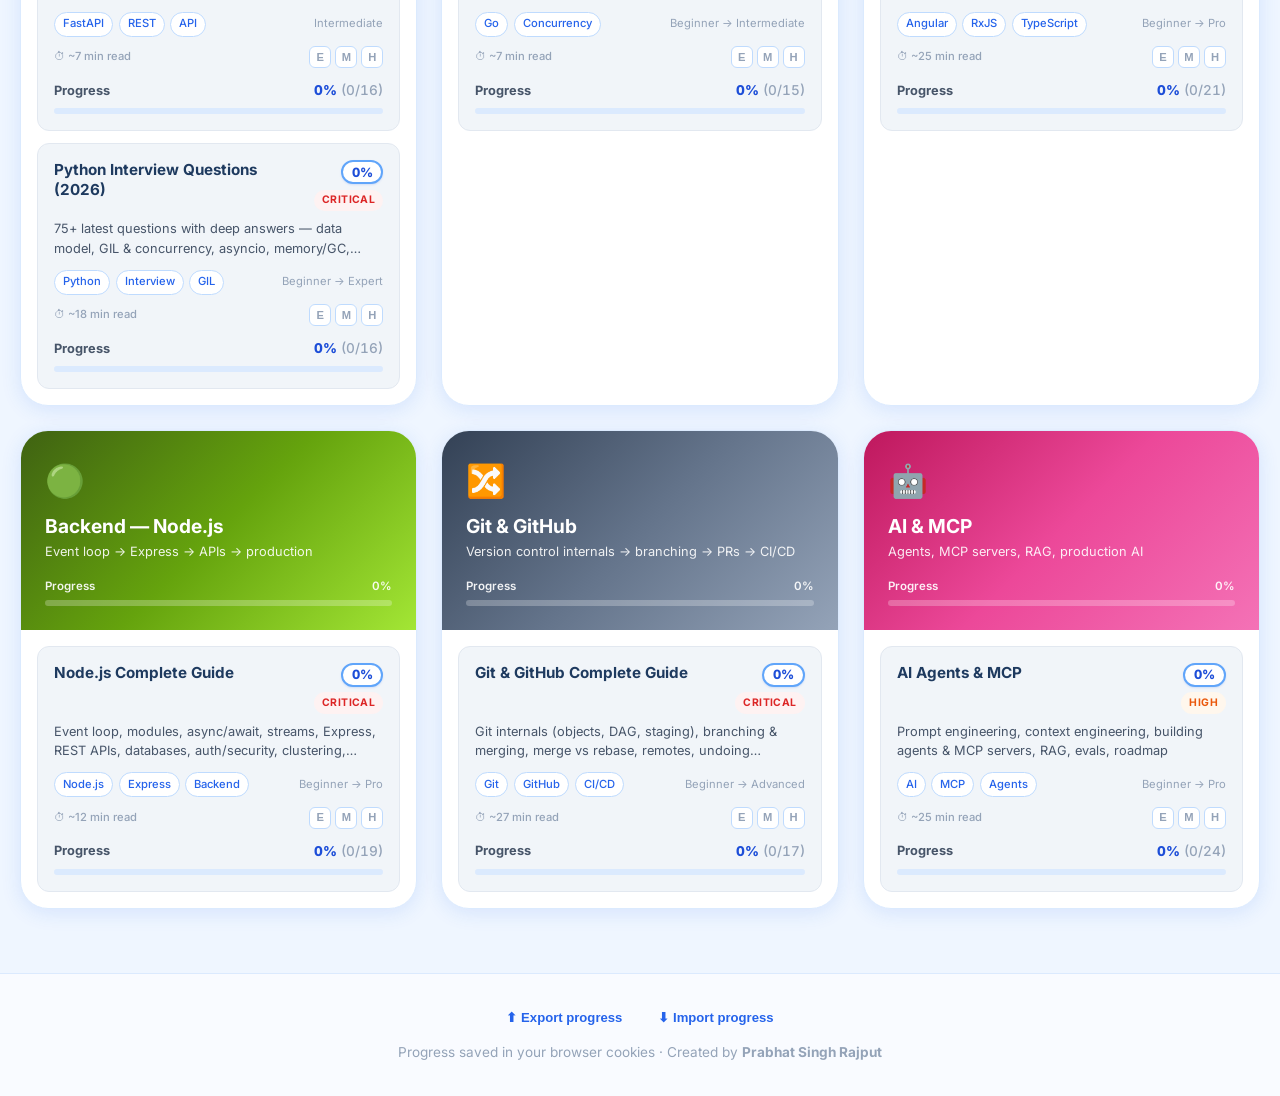
==== commit 5c806b78: "Show topic progress percentage badge on cards and auto-purge stale cache on deploy. Co-authored-by: " ====
--- a/website/index.html
+++ b/website/index.html
@@ -14,7 +14,7 @@
   <link rel="preconnect" href="https://fonts.googleapis.com">
   <link rel="preconnect" href="https://fonts.gstatic.com" crossorigin>
   <link href="https://fonts.googleapis.com/css2?family=Inter:wght@400;500;600;700;800&family=JetBrains+Mono:wght@400;500&display=swap" rel="stylesheet">
-  <link rel="stylesheet" href="assets/css/styles.css">
+  <link rel="stylesheet" href="assets/css/styles.css?v=deploypct001">
   <script>(function(){try{var m=document.cookie.match(/(?:^|;\s*)sr_theme=([^;]+)/);if(m&&decodeURIComponent(m[1])==='dark'){document.documentElement.setAttribute('data-theme','dark');}}catch(e){}})();</script>
 </head>
 <body>
@@ -108,15 +108,15 @@
     </footer>
   </div>
 
-  <script src="config.js"></script>
-  <script src="assets/js/site.js"></script>
-  <script src="assets/js/cookies.js"></script>
-  <script src="assets/js/theme.js"></script>
-  <script src="assets/js/content-meta.js"></script>
-  <script src="assets/js/study-data.js" defer></script>
-  <script src="assets/js/confetti.js"></script>
-  <script src="assets/js/progress-map.js"></script>
-  <script src="assets/js/topics.js"></script>
-  <script src="assets/js/app.js"></script>
+  <script src="config.js?v=deploypct001"></script>
+  <script src="assets/js/site.js?v=deploypct001"></script>
+  <script src="assets/js/cookies.js?v=deploypct001"></script>
+  <script src="assets/js/theme.js?v=deploypct001"></script>
+  <script src="assets/js/content-meta.js?v=deploypct001"></script>
+  <script src="assets/js/study-data.js?v=deploypct001" defer></script>
+  <script src="assets/js/confetti.js?v=deploypct001"></script>
+  <script src="assets/js/progress-map.js?v=deploypct001"></script>
+  <script src="assets/js/topics.js?v=deploypct001"></script>
+  <script src="assets/js/app.js?v=deploypct001"></script>
 </body>
 </html>
--- a/website/assets/css/styles.css
+++ b/website/assets/css/styles.css
@@ -322,7 +322,7 @@
 
 .utility-card {
   display: flex;
-  align-items: center;
+  align-items: flex-start;
   gap: 1rem;
   padding: 1.25rem;
   background: linear-gradient(135deg, var(--blue-700), var(--blue-500));
@@ -333,6 +333,11 @@
   transition: transform var(--transition), box-shadow var(--transition);
 }
 
+.utility-card-body {
+  flex: 1;
+  min-width: 0;
+}
+
 .utility-card:hover {
   transform: translateY(-3px);
   box-shadow: var(--shadow-lg);
@@ -342,6 +347,30 @@
 .utility-card-icon { font-size: 2rem; flex-shrink: 0; }
 .utility-card h3 { color: var(--white); font-size: 1rem; margin-bottom: 0.25rem; }
 .utility-card p { font-size: 0.8rem; opacity: 0.9; color: var(--blue-100); }
+
+.utility-progress {
+  margin-top: 0.85rem;
+}
+.utility-progress-top {
+  display: flex;
+  justify-content: space-between;
+  font-size: 0.72rem;
+  font-weight: 600;
+  color: rgba(255, 255, 255, 0.92);
+  margin-bottom: 0.3rem;
+}
+.utility-progress-wrap {
+  height: 5px;
+  background: rgba(255, 255, 255, 0.25);
+  border-radius: 999px;
+  overflow: hidden;
+}
+.utility-progress-bar {
+  height: 100%;
+  background: #fff;
+  border-radius: 999px;
+  transition: width 0.5s ease;
+}
 
 /* ---- Track columns grid ---- */
 .tracks-grid {
@@ -421,6 +450,32 @@
   margin-bottom: 0.5rem;
 }
 
+.topic-card-badges {
+  display: flex;
+  flex-direction: column;
+  align-items: flex-end;
+  gap: 0.35rem;
+  flex-shrink: 0;
+}
+
+.topic-pct-badge {
+  font-size: 0.8rem;
+  font-weight: 800;
+  font-variant-numeric: tabular-nums;
+  color: var(--blue-700);
+  background: var(--white);
+  border: 2px solid var(--blue-400);
+  padding: 0.15rem 0.55rem;
+  border-radius: 999px;
+  line-height: 1.2;
+  box-shadow: 0 1px 2px rgba(37, 99, 235, 0.15);
+}
+
+.topic-card:hover .topic-pct-badge {
+  border-color: var(--blue-500);
+  color: var(--blue-800);
+}
+
 .topic-card h3 {
   font-size: 0.95rem;
   color: var(--blue-800);
@@ -476,11 +531,37 @@
 }
 
 .progress-bar-wrap {
-  margin-top: 0.75rem;
-  height: 4px;
+  height: 6px;
   background: var(--blue-100);
   border-radius: 999px;
   overflow: hidden;
+  margin-top: 0;
+}
+
+.card-progress {
+  margin-top: 0.75rem;
+}
+
+.card-progress-top {
+  display: flex;
+  justify-content: space-between;
+  align-items: center;
+  font-size: 0.8rem;
+  font-weight: 700;
+  color: var(--gray-600);
+  margin-bottom: 0.4rem;
+}
+
+.card-progress-pct {
+  color: var(--blue-700);
+  font-size: 0.85rem;
+  font-weight: 800;
+  font-variant-numeric: tabular-nums;
+}
+
+.card-progress-count {
+  font-weight: 500;
+  color: var(--gray-400);
 }
 
 .progress-bar {
@@ -567,6 +648,27 @@
   background: linear-gradient(135deg, #ecfdf5, rgba(255,255,255,0.95));
   border-color: #6ee7b7;
 }
+
+/* Q&A blocks — render "**Qn. ...**" + answer as clean, scannable cards */
+.markdown-body .qa-block {
+  margin: 0.8rem 0;
+  padding: 0.8rem 1.05rem;
+  background: linear-gradient(135deg, var(--blue-50), rgba(255,255,255,0.6));
+  border-left: 3px solid var(--blue-500);
+  border-radius: var(--radius-md);
+  line-height: 1.72;
+}
+.markdown-body .qa-block strong:first-child {
+  display: inline-block;
+  margin-bottom: 0.4rem;
+  color: var(--blue-800);
+  font-size: 1.02em;
+}
+[data-theme="dark"] .markdown-body .qa-block {
+  background: #14233a;
+  border-left-color: var(--blue-500);
+}
+[data-theme="dark"] .markdown-body .qa-block strong:first-child { color: var(--blue-200); }
 
 .section-topics-header {
   width: 100%;
@@ -1382,6 +1484,69 @@
 .flashcard-a th { background: var(--blue-700); color: #fff; }
 .flashcard-reveal { margin-top: auto; align-self: flex-start; }
 
+/* ---- MCQ options ---- */
+.mcq-options {
+  display: flex;
+  flex-direction: column;
+  gap: 0.6rem;
+  margin-top: 1.25rem;
+}
+.mcq-option {
+  display: flex;
+  align-items: flex-start;
+  gap: 0.75rem;
+  width: 100%;
+  text-align: left;
+  padding: 0.8rem 1rem;
+  border: 1.5px solid var(--blue-200);
+  border-radius: var(--radius-sm);
+  background: var(--white);
+  color: var(--gray-800);
+  font-size: 0.9rem;
+  line-height: 1.45;
+  cursor: pointer;
+  transition: border-color var(--transition), background var(--transition), transform var(--transition);
+}
+.mcq-option:hover:not(:disabled) { border-color: var(--blue-400); background: var(--blue-50); transform: translateY(-1px); }
+.mcq-option:disabled { cursor: default; }
+.mcq-letter {
+  flex-shrink: 0;
+  width: 24px;
+  height: 24px;
+  border-radius: 6px;
+  background: var(--blue-100);
+  color: var(--blue-700);
+  font-weight: 700;
+  font-size: 0.78rem;
+  display: inline-flex;
+  align-items: center;
+  justify-content: center;
+}
+.mcq-text { flex: 1; }
+.mcq-option.correct { border-color: #16a34a; background: rgba(22, 163, 74, 0.1); }
+.mcq-option.correct .mcq-letter { background: #16a34a; color: #fff; }
+.mcq-option.wrong { border-color: #dc2626; background: rgba(220, 38, 38, 0.1); }
+.mcq-option.wrong .mcq-letter { background: #dc2626; color: #fff; }
+
+.mcq-verdict {
+  font-weight: 700;
+  font-size: 0.95rem;
+  margin-bottom: 0.75rem;
+}
+.mcq-verdict.ok { color: #16a34a; }
+.mcq-verdict.no { color: #dc2626; }
+
+.summary-score {
+  font-size: 1.4rem;
+  font-weight: 800;
+  color: var(--blue-700);
+  margin-bottom: 1.5rem;
+}
+
+[data-theme="dark"] .mcq-option { color: var(--gray-800); }
+[data-theme="dark"] .mcq-option.correct { background: rgba(22, 163, 74, 0.18); }
+[data-theme="dark"] .mcq-option.wrong { background: rgba(220, 38, 38, 0.18); }
+
 .flashcard-nav {
   display: flex;
   align-items: center;
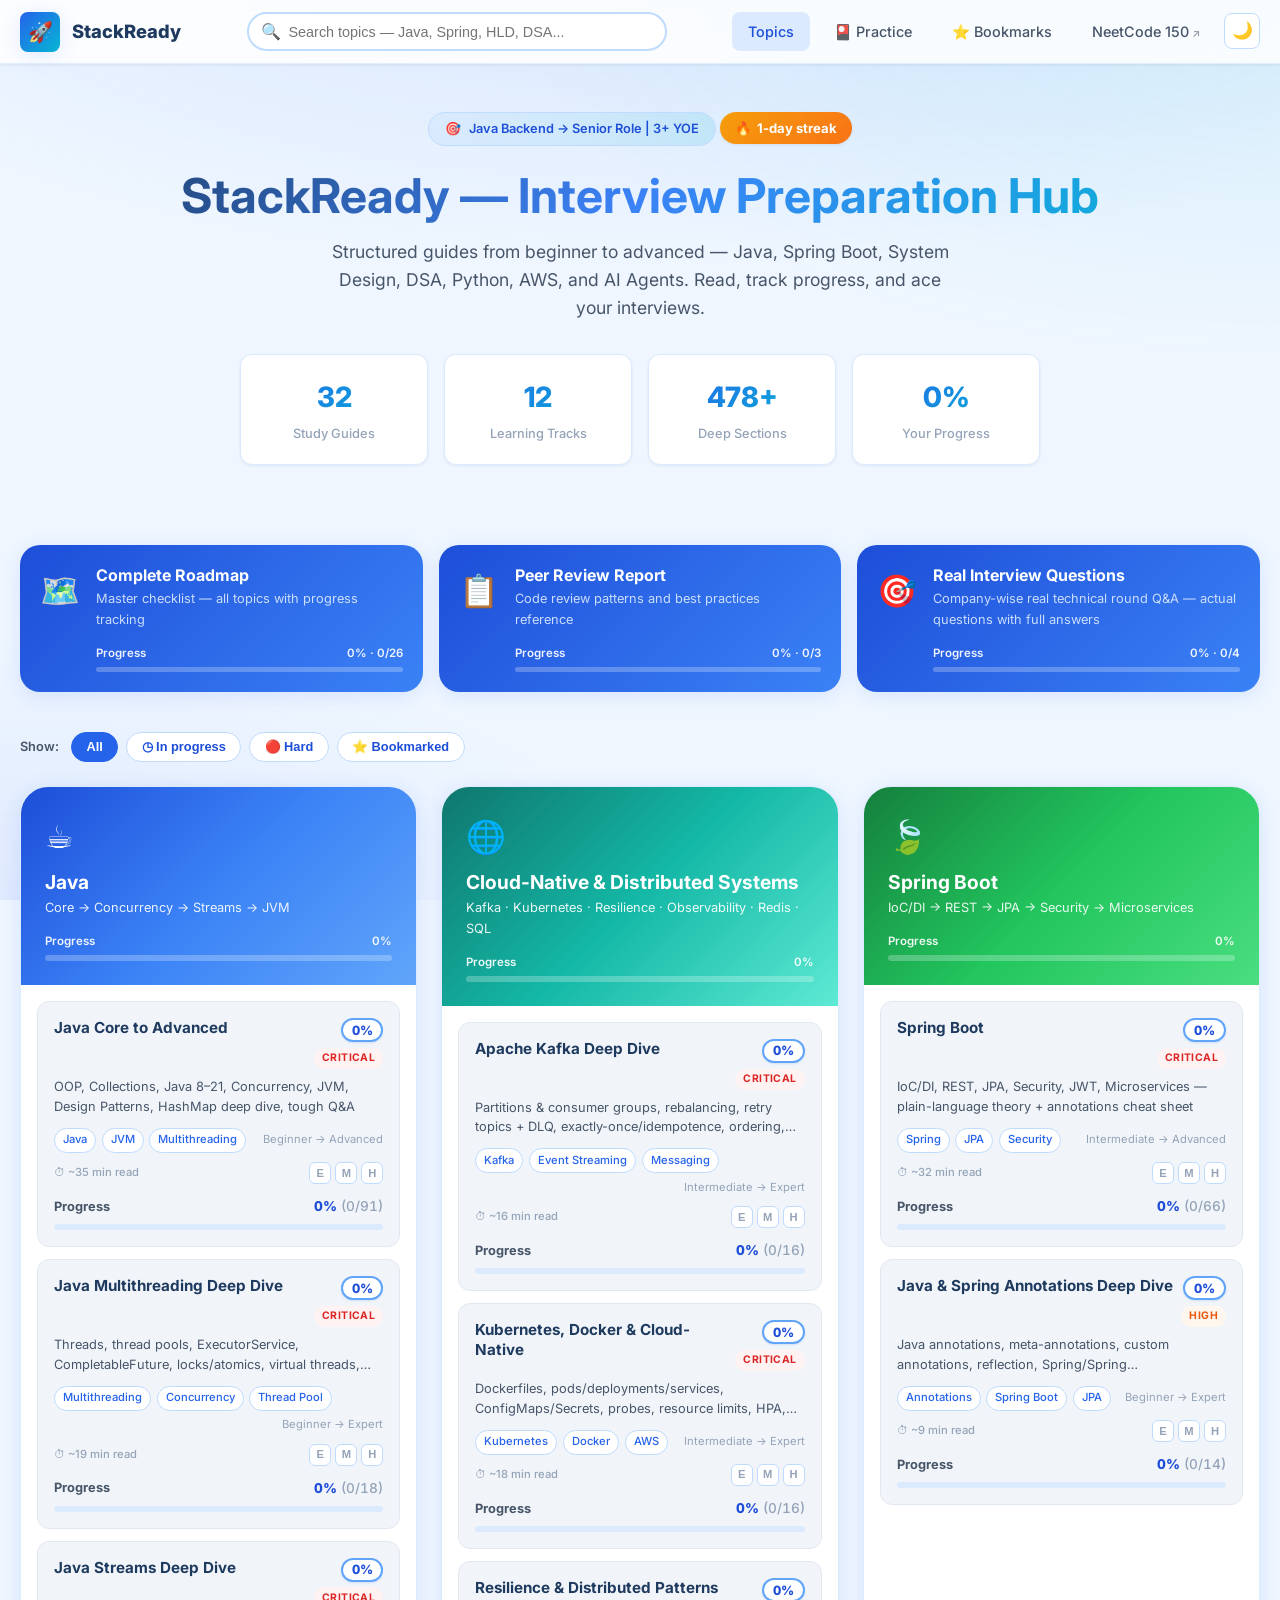
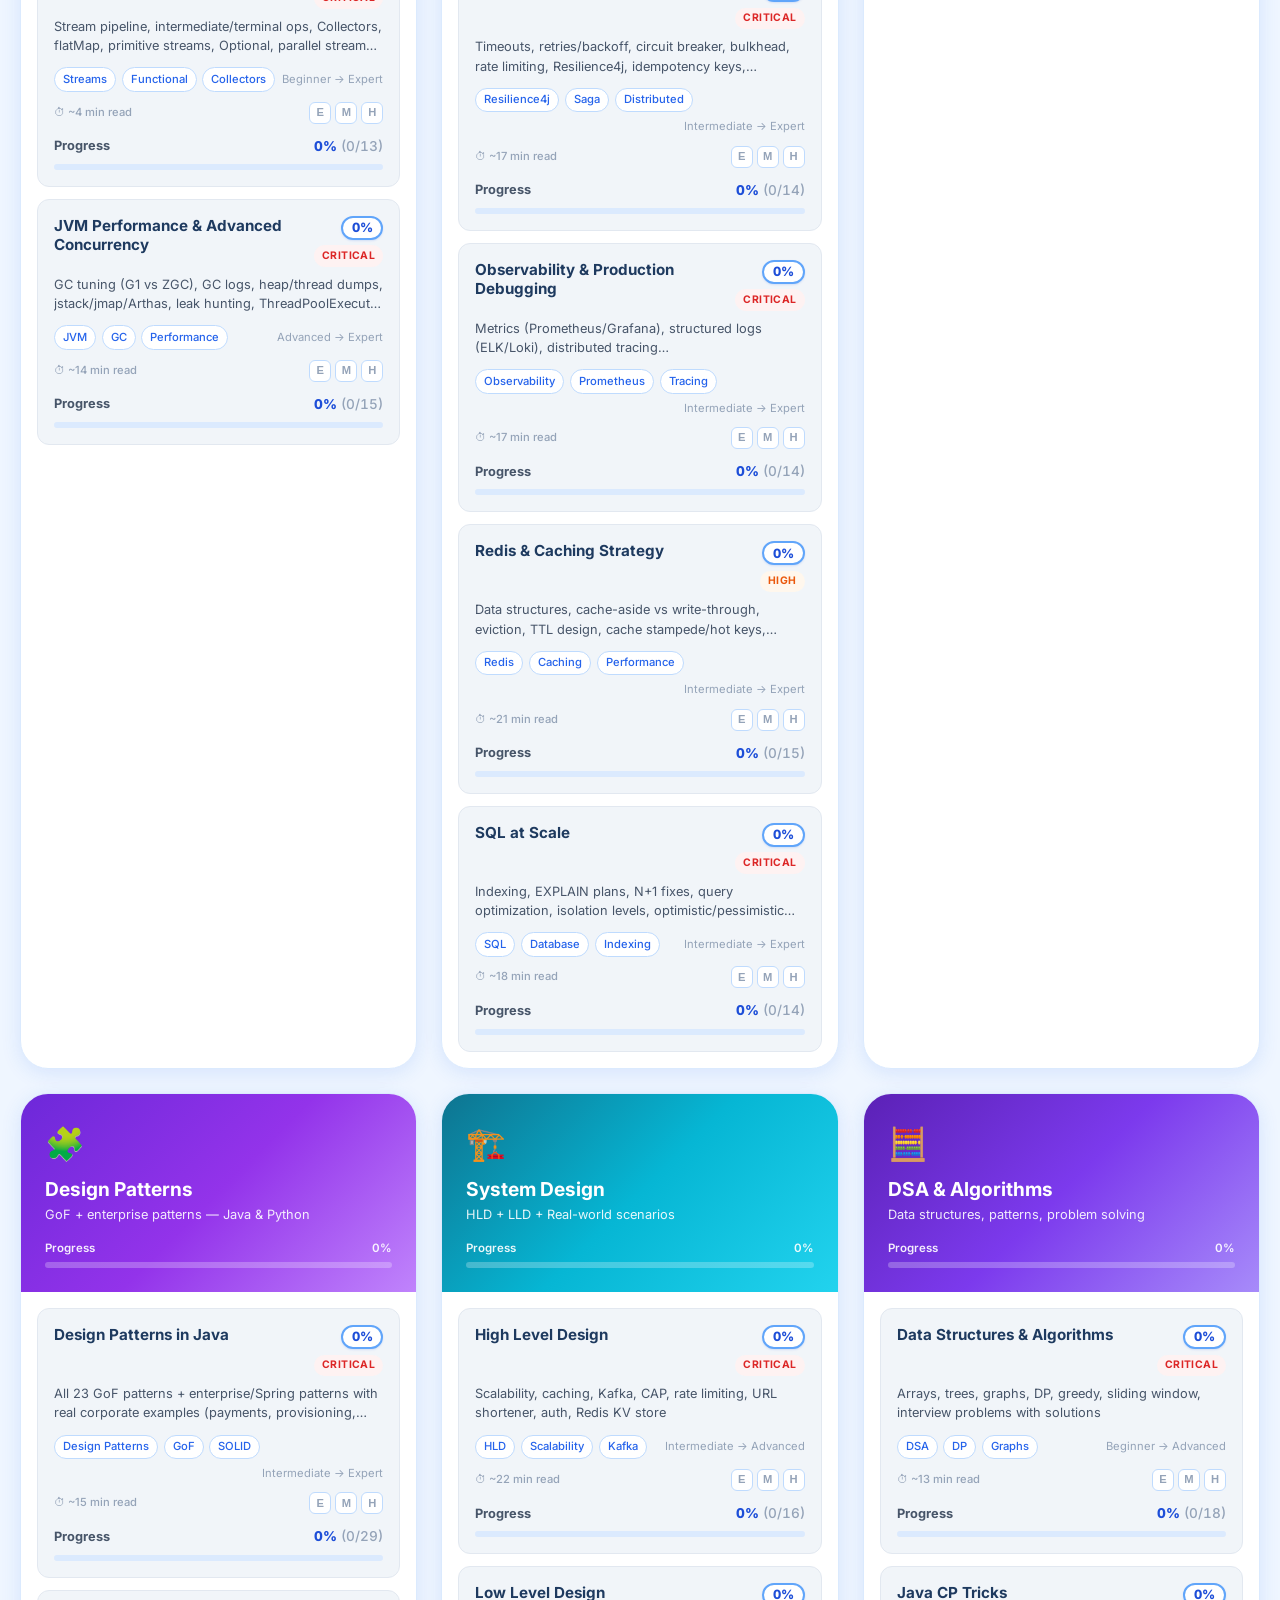
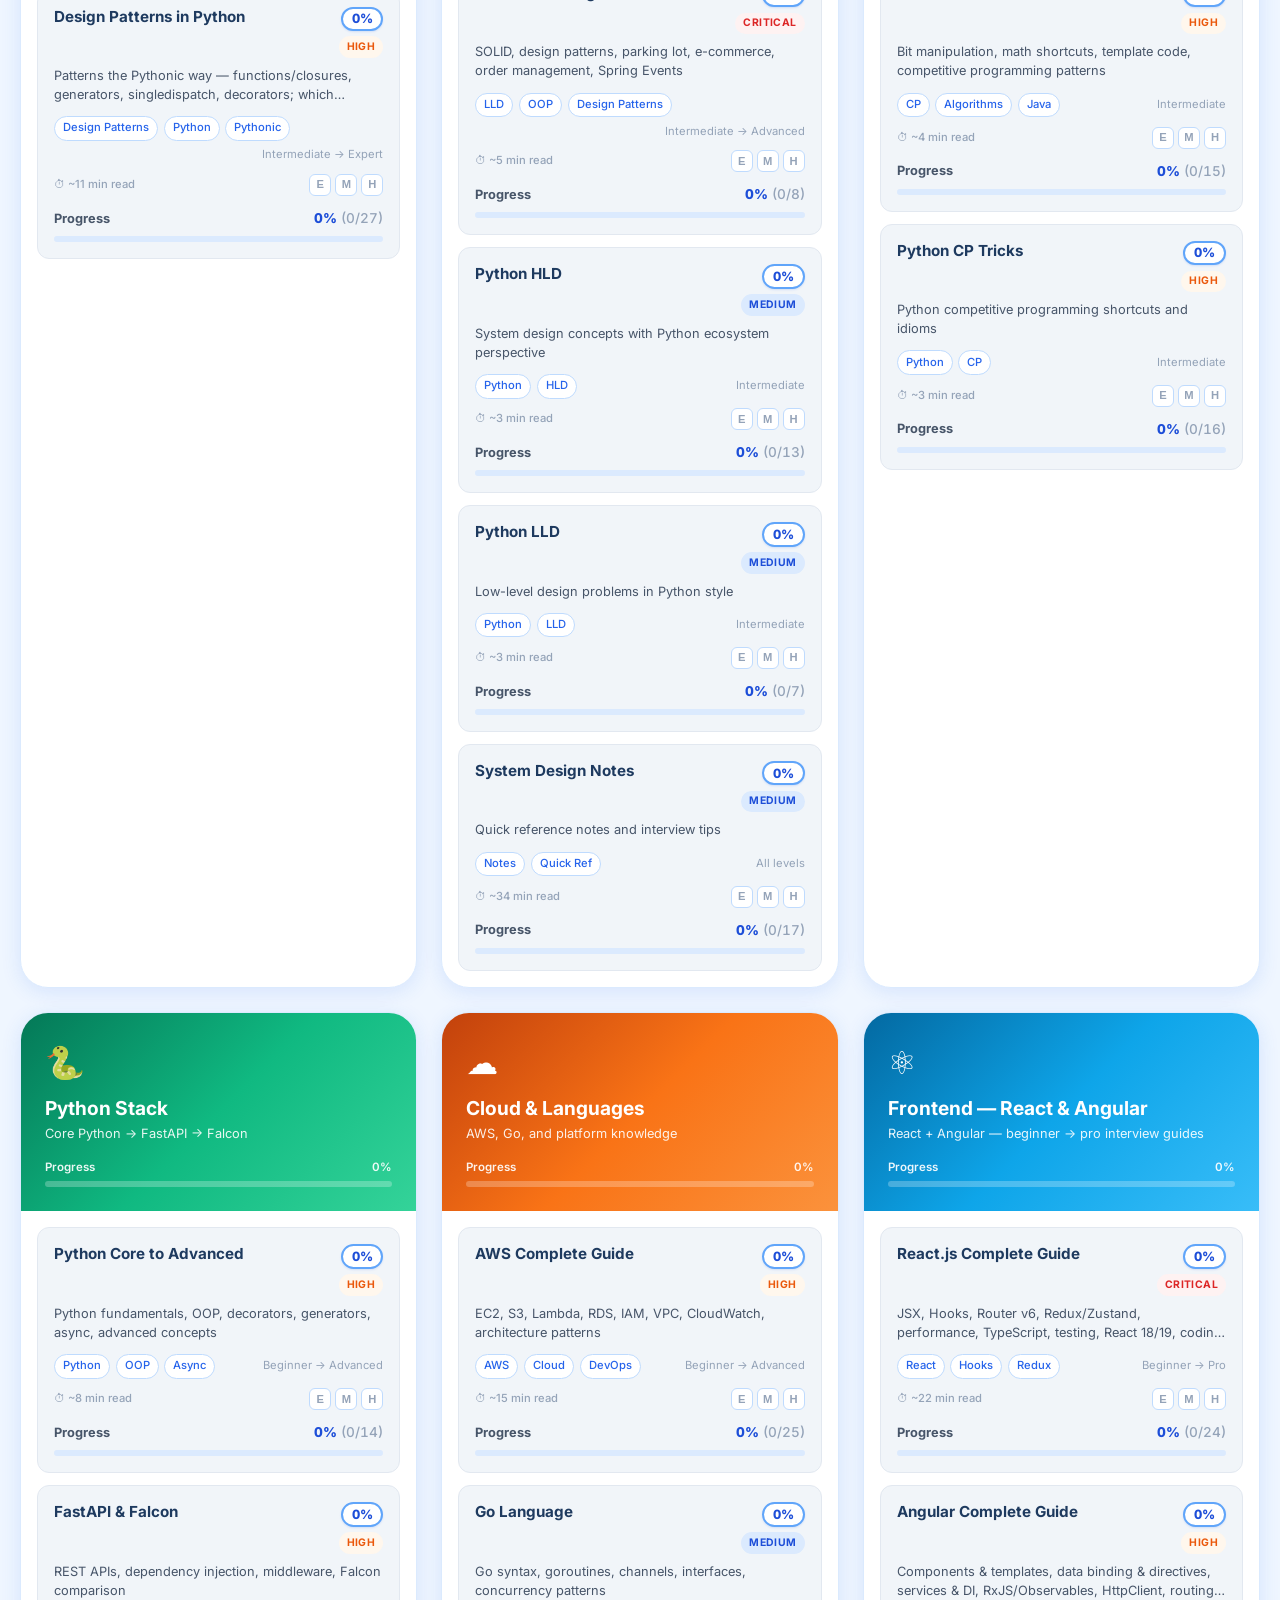
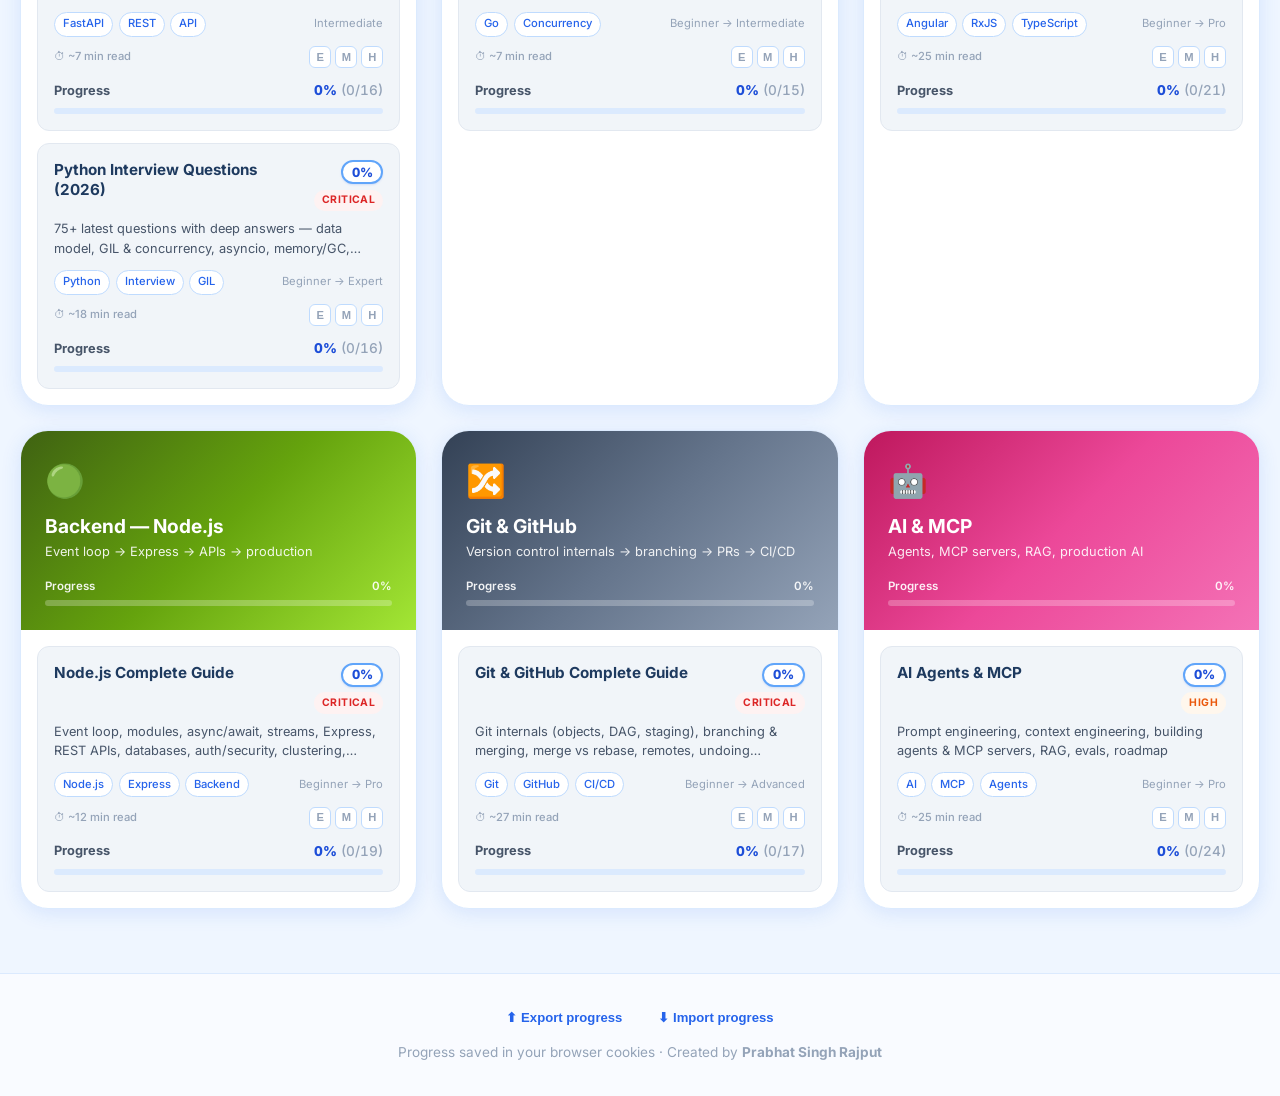
==== commit 554013cc: "Add AI SaaS company round 2 interview Q&A: Kafka, SOLID, factory OCP, top K coding. Co-authored-by: " ====
--- a/website/index.html
+++ b/website/index.html
@@ -14,7 +14,7 @@
   <link rel="preconnect" href="https://fonts.googleapis.com">
   <link rel="preconnect" href="https://fonts.gstatic.com" crossorigin>
   <link href="https://fonts.googleapis.com/css2?family=Inter:wght@400;500;600;700;800&family=JetBrains+Mono:wght@400;500&display=swap" rel="stylesheet">
-  <link rel="stylesheet" href="assets/css/styles.css?v=deploypct001">
+  <link rel="stylesheet" href="assets/css/styles.css?v=curatelyR2">
   <script>(function(){try{var m=document.cookie.match(/(?:^|;\s*)sr_theme=([^;]+)/);if(m&&decodeURIComponent(m[1])==='dark'){document.documentElement.setAttribute('data-theme','dark');}}catch(e){}})();</script>
 </head>
 <body>
@@ -108,15 +108,15 @@
     </footer>
   </div>
 
-  <script src="config.js?v=deploypct001"></script>
-  <script src="assets/js/site.js?v=deploypct001"></script>
-  <script src="assets/js/cookies.js?v=deploypct001"></script>
-  <script src="assets/js/theme.js?v=deploypct001"></script>
-  <script src="assets/js/content-meta.js?v=deploypct001"></script>
-  <script src="assets/js/study-data.js?v=deploypct001" defer></script>
-  <script src="assets/js/confetti.js?v=deploypct001"></script>
-  <script src="assets/js/progress-map.js?v=deploypct001"></script>
-  <script src="assets/js/topics.js?v=deploypct001"></script>
-  <script src="assets/js/app.js?v=deploypct001"></script>
+  <script src="config.js?v=curatelyR2"></script>
+  <script src="assets/js/site.js?v=curatelyR2"></script>
+  <script src="assets/js/cookies.js?v=curatelyR2"></script>
+  <script src="assets/js/theme.js?v=curatelyR2"></script>
+  <script src="assets/js/content-meta.js?v=curatelyR2"></script>
+  <script src="assets/js/study-data.js?v=curatelyR2" defer></script>
+  <script src="assets/js/confetti.js?v=curatelyR2"></script>
+  <script src="assets/js/progress-map.js?v=curatelyR2"></script>
+  <script src="assets/js/topics.js?v=curatelyR2"></script>
+  <script src="assets/js/app.js?v=curatelyR2"></script>
 </body>
 </html>
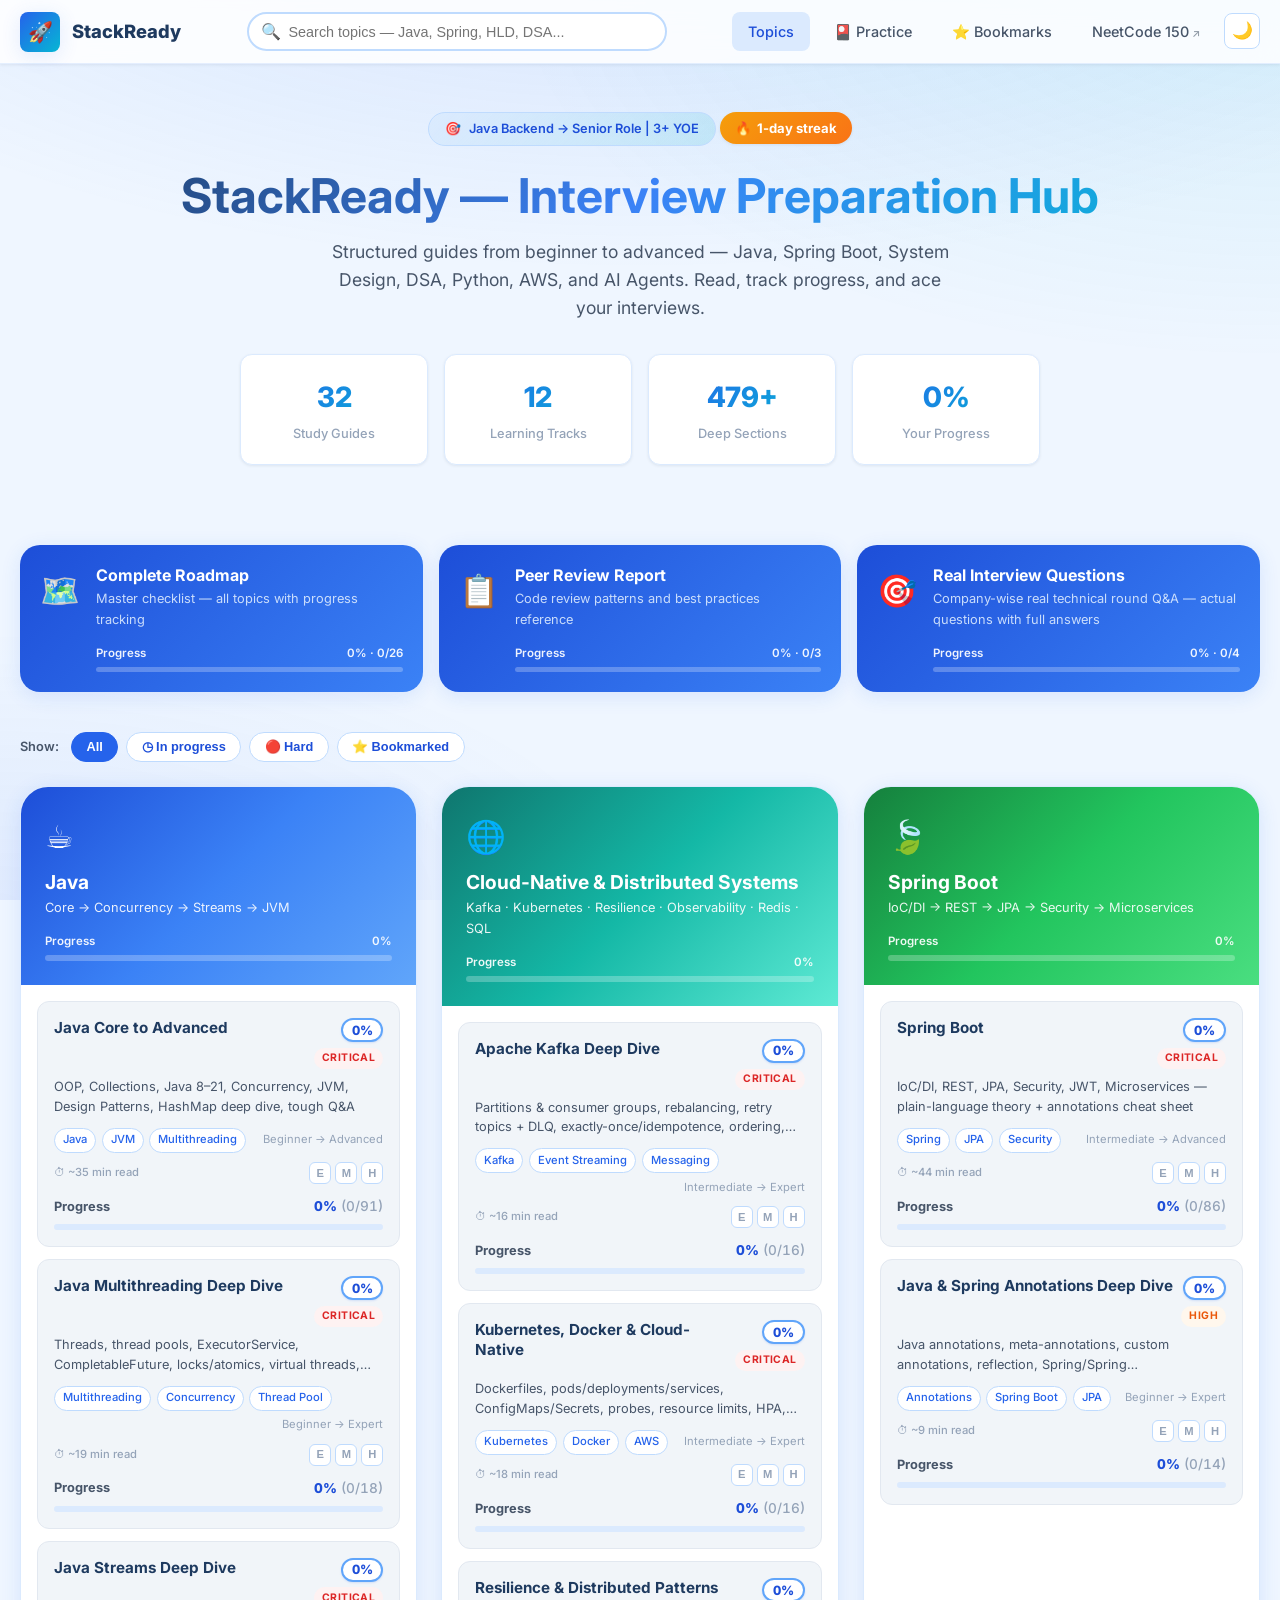
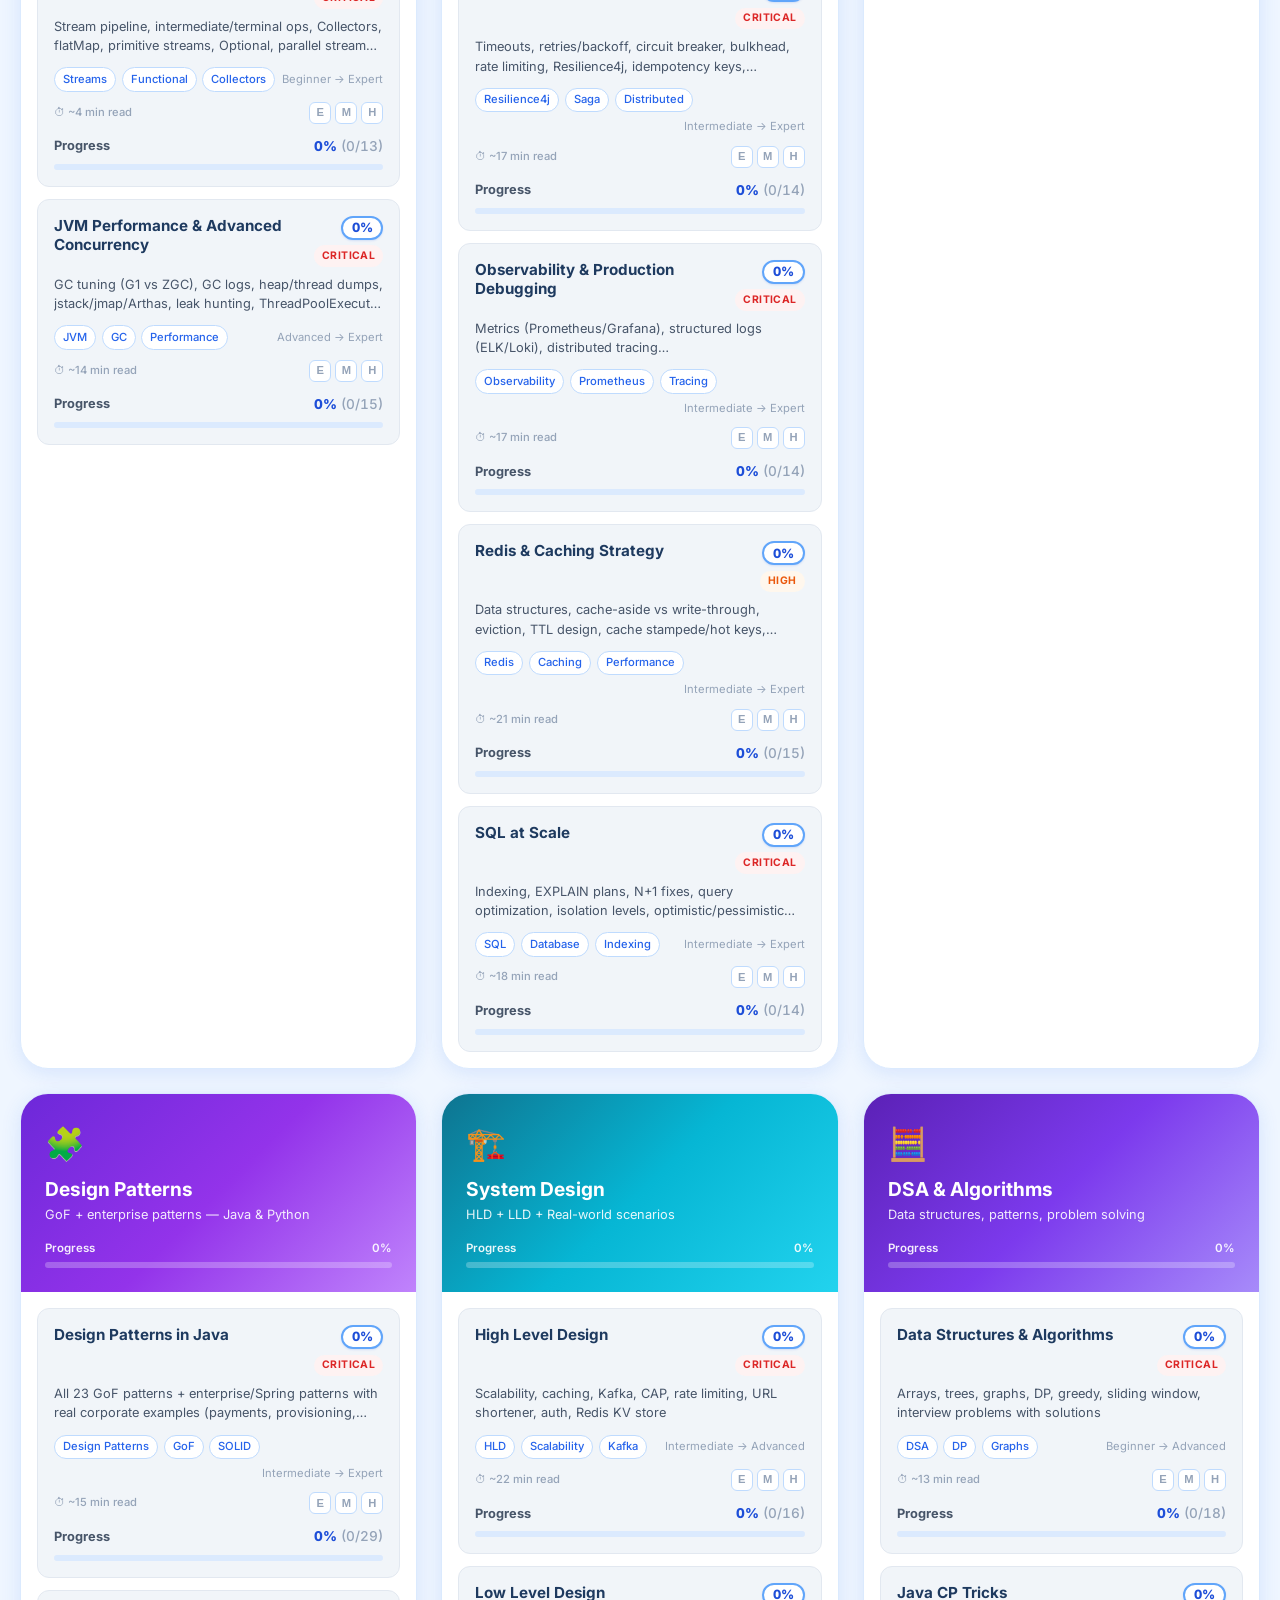
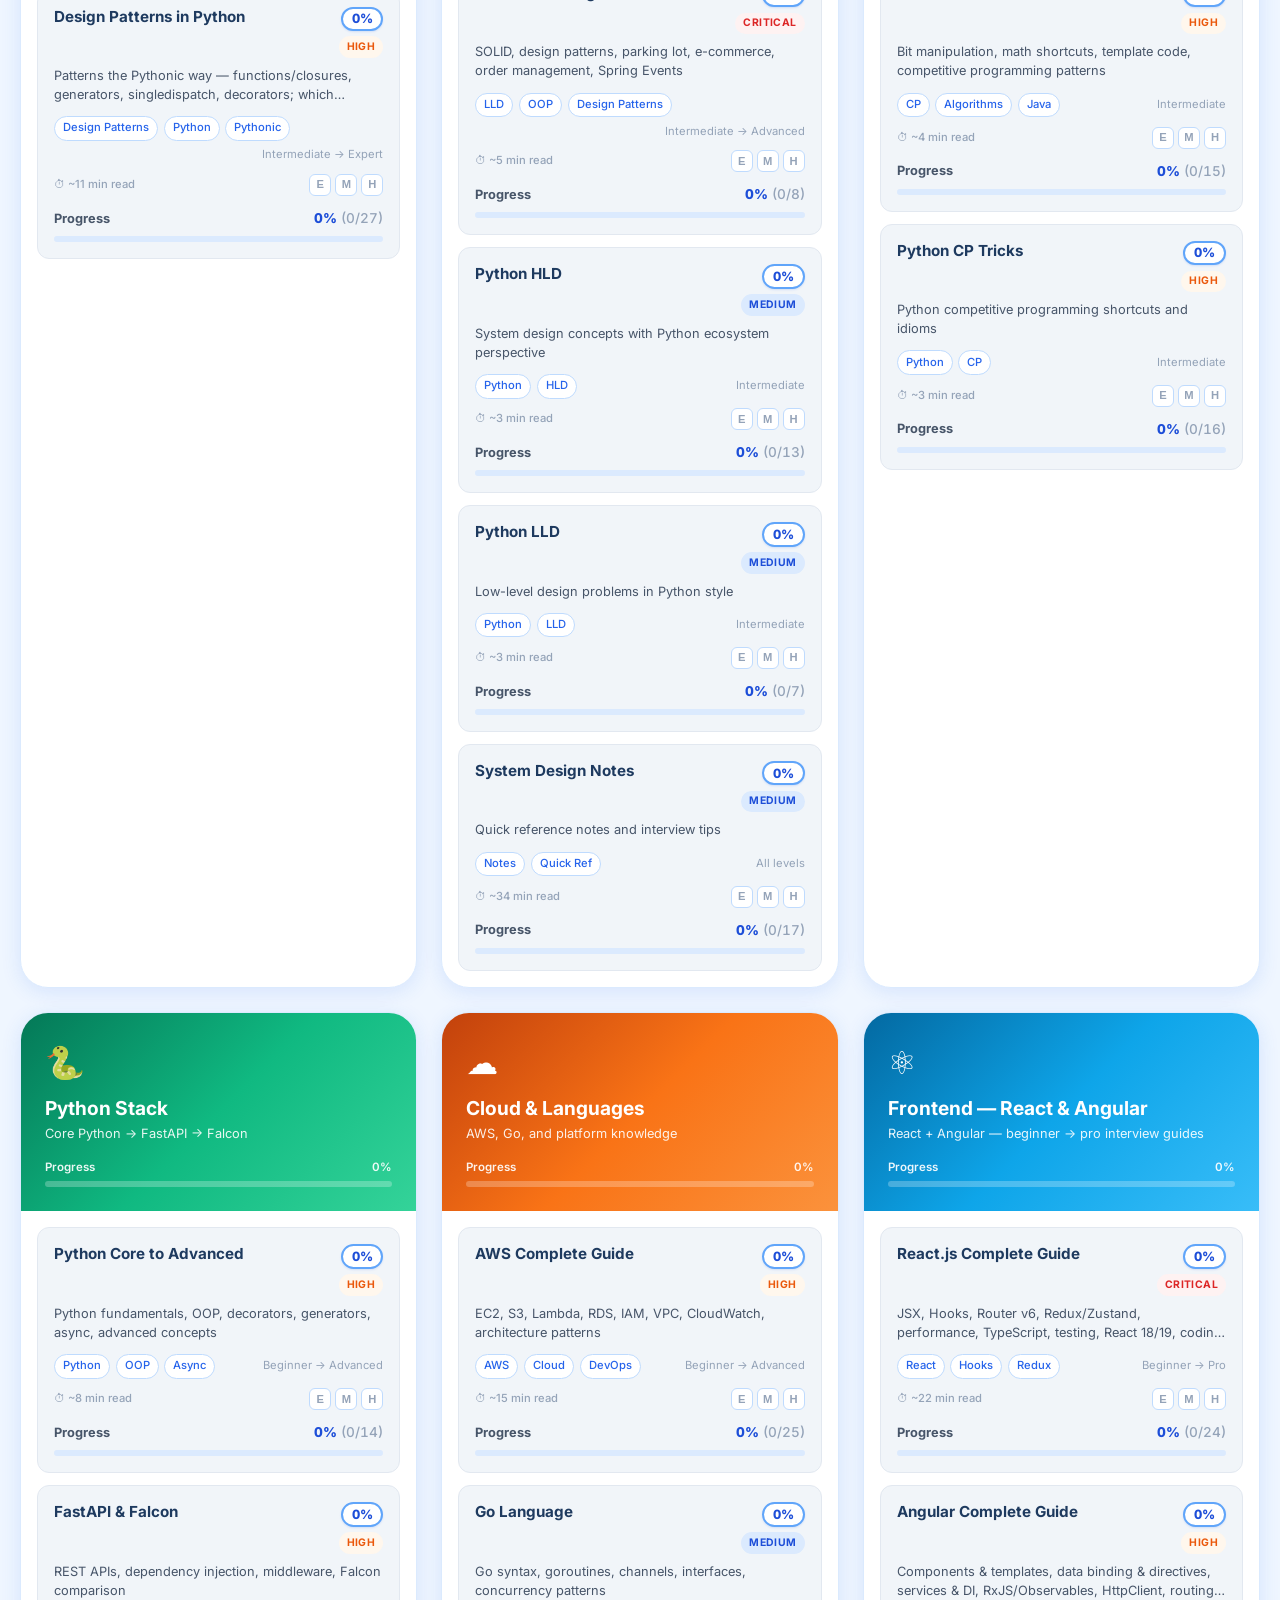
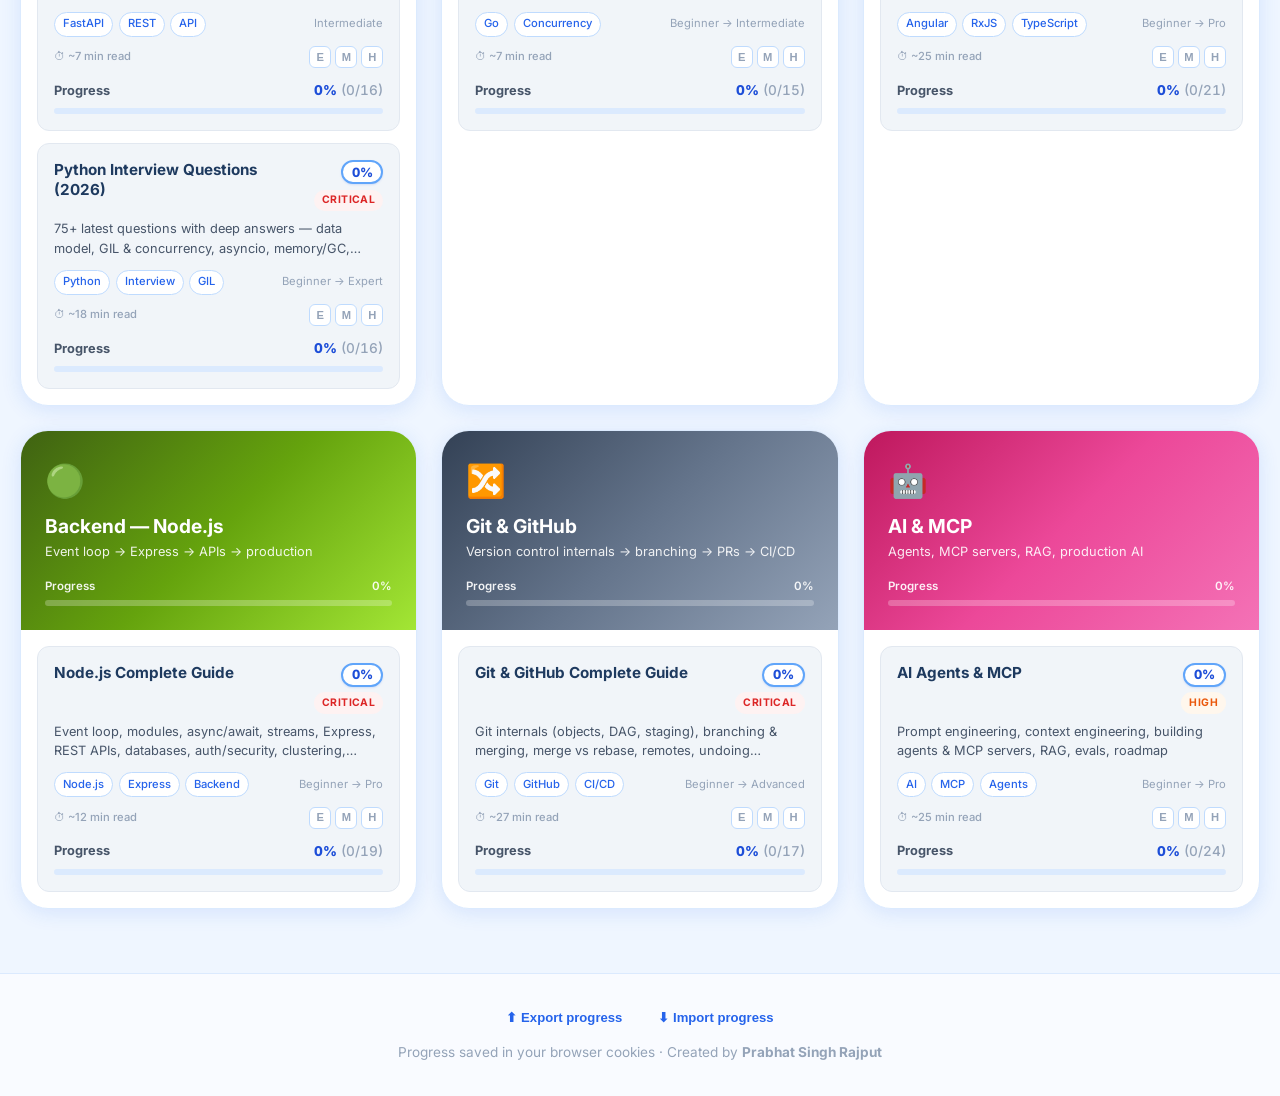
==== commit 4d200360: "Add Spring Boot section 17 with 20 production interview Q&A Co-authored-by: Cursor <cursoragent@curs" ====
--- a/website/index.html
+++ b/website/index.html
@@ -14,7 +14,7 @@
   <link rel="preconnect" href="https://fonts.googleapis.com">
   <link rel="preconnect" href="https://fonts.gstatic.com" crossorigin>
   <link href="https://fonts.googleapis.com/css2?family=Inter:wght@400;500;600;700;800&family=JetBrains+Mono:wght@400;500&display=swap" rel="stylesheet">
-  <link rel="stylesheet" href="assets/css/styles.css?v=curatelyR2">
+  <link rel="stylesheet" href="assets/css/styles.css?v=1783715331747">
   <script>(function(){try{var m=document.cookie.match(/(?:^|;\s*)sr_theme=([^;]+)/);if(m&&decodeURIComponent(m[1])==='dark'){document.documentElement.setAttribute('data-theme','dark');}}catch(e){}})();</script>
 </head>
 <body>
@@ -108,15 +108,15 @@
     </footer>
   </div>
 
-  <script src="config.js?v=curatelyR2"></script>
-  <script src="assets/js/site.js?v=curatelyR2"></script>
-  <script src="assets/js/cookies.js?v=curatelyR2"></script>
-  <script src="assets/js/theme.js?v=curatelyR2"></script>
-  <script src="assets/js/content-meta.js?v=curatelyR2"></script>
-  <script src="assets/js/study-data.js?v=curatelyR2" defer></script>
-  <script src="assets/js/confetti.js?v=curatelyR2"></script>
-  <script src="assets/js/progress-map.js?v=curatelyR2"></script>
-  <script src="assets/js/topics.js?v=curatelyR2"></script>
-  <script src="assets/js/app.js?v=curatelyR2"></script>
+  <script src="config.js?v=1783715331747"></script>
+  <script src="assets/js/site.js?v=1783715331747"></script>
+  <script src="assets/js/cookies.js?v=1783715331747"></script>
+  <script src="assets/js/theme.js?v=1783715331747"></script>
+  <script src="assets/js/content-meta.js?v=1783715331747"></script>
+  <script src="assets/js/study-data.js?v=1783715331747" defer></script>
+  <script src="assets/js/confetti.js?v=1783715331747"></script>
+  <script src="assets/js/progress-map.js?v=1783715331747"></script>
+  <script src="assets/js/topics.js?v=1783715331747"></script>
+  <script src="assets/js/app.js?v=1783715331747"></script>
 </body>
 </html>
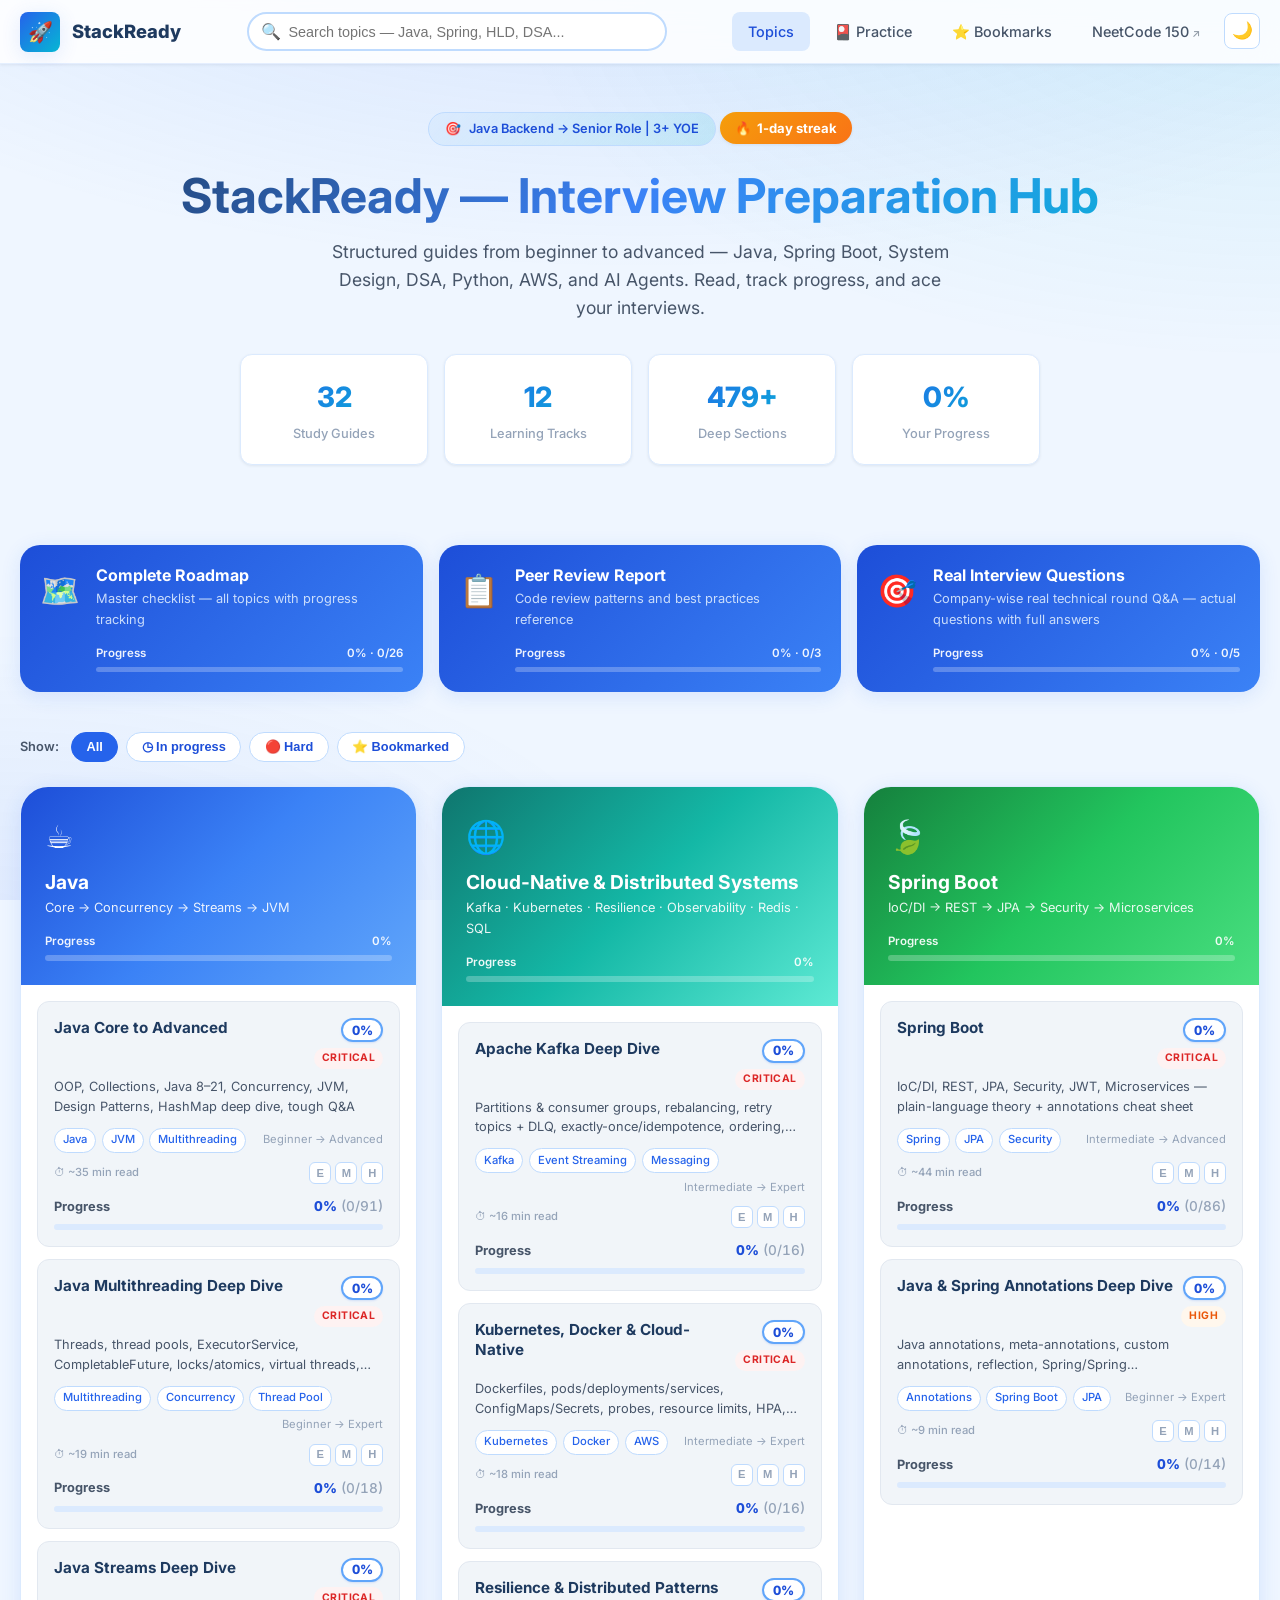
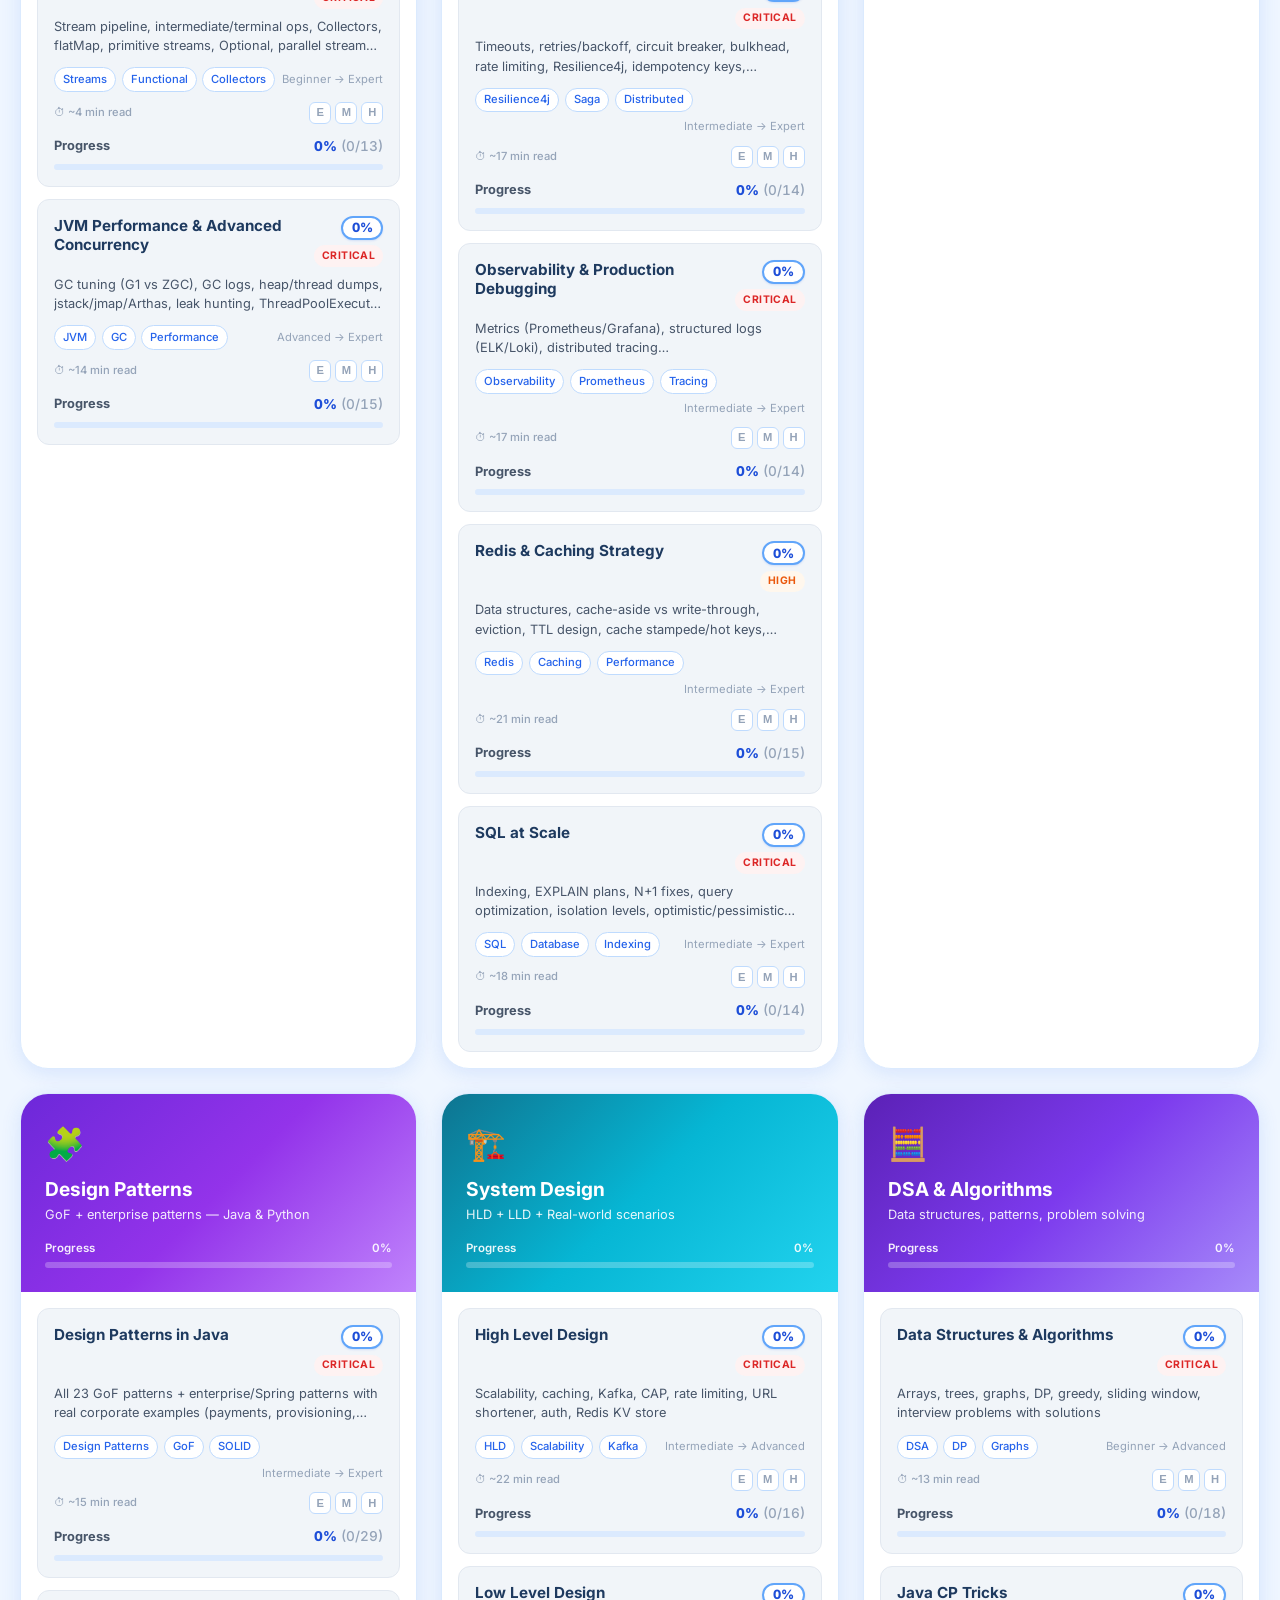
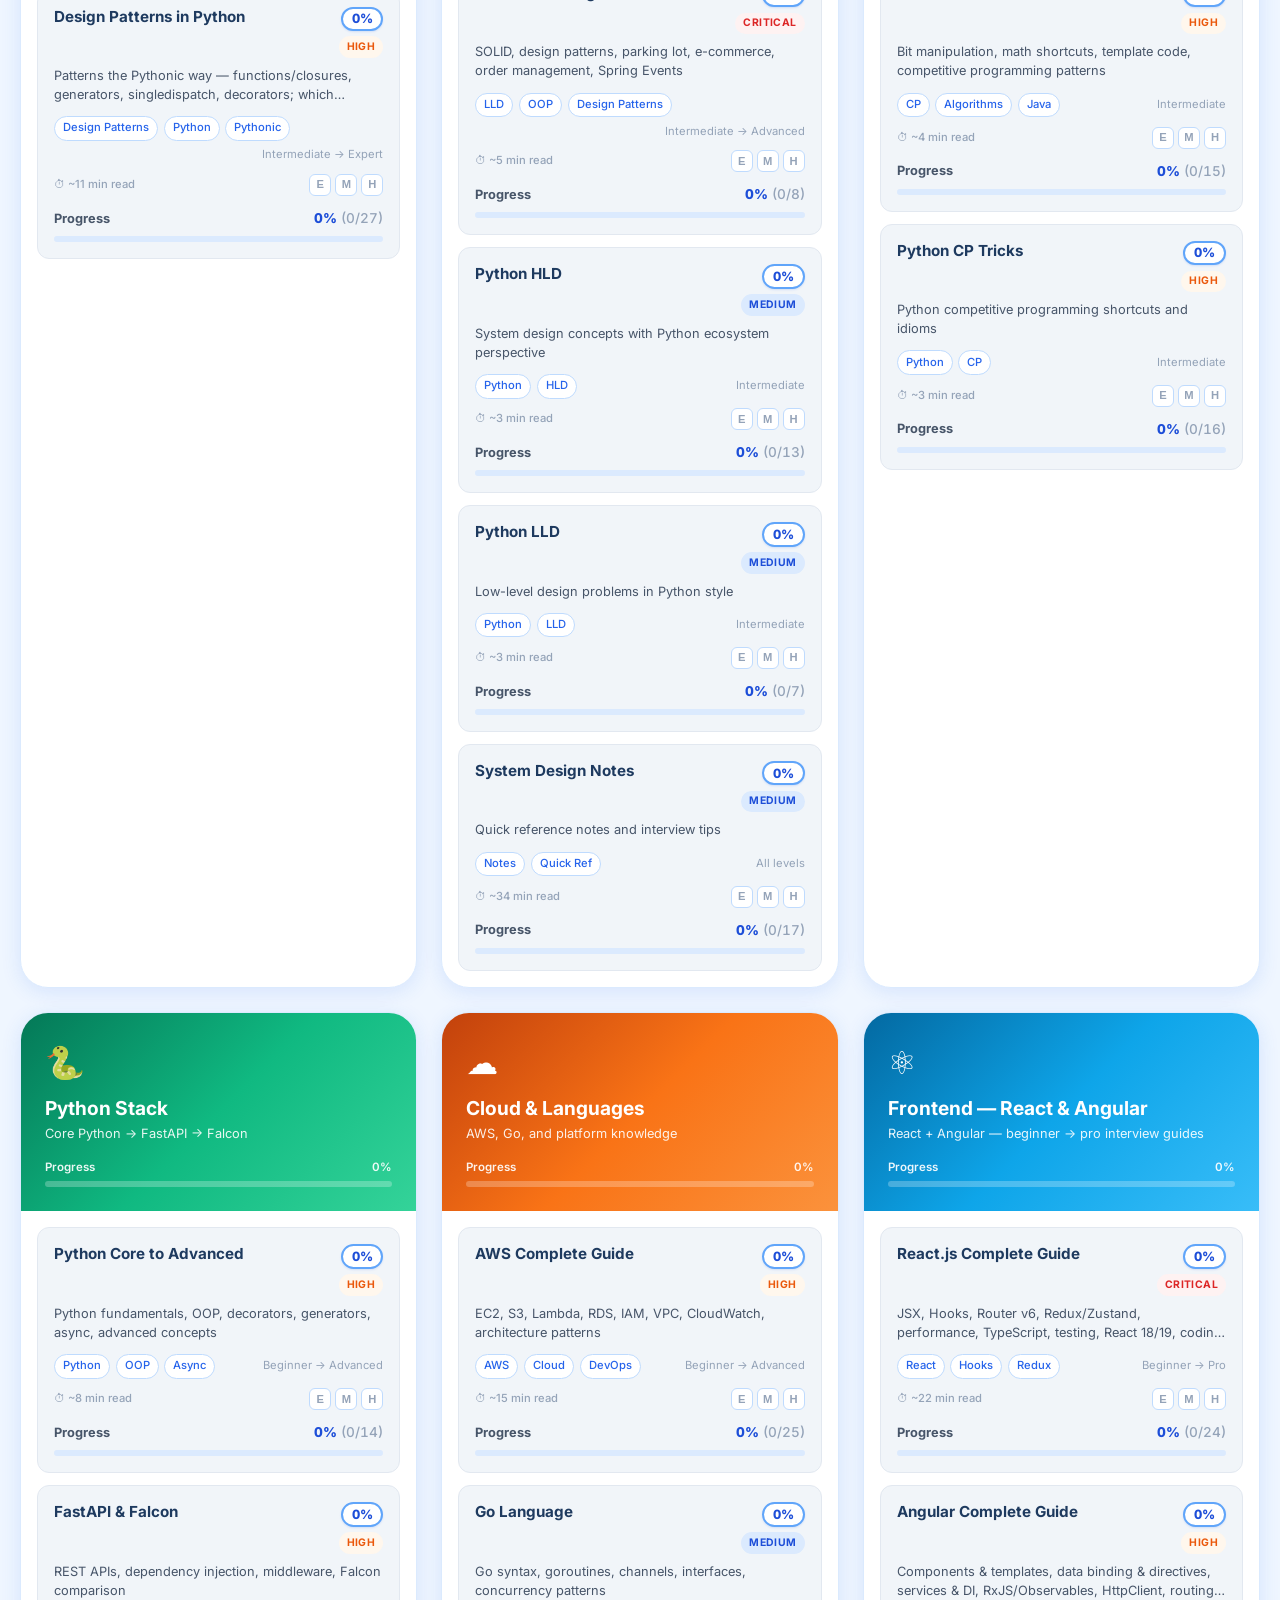
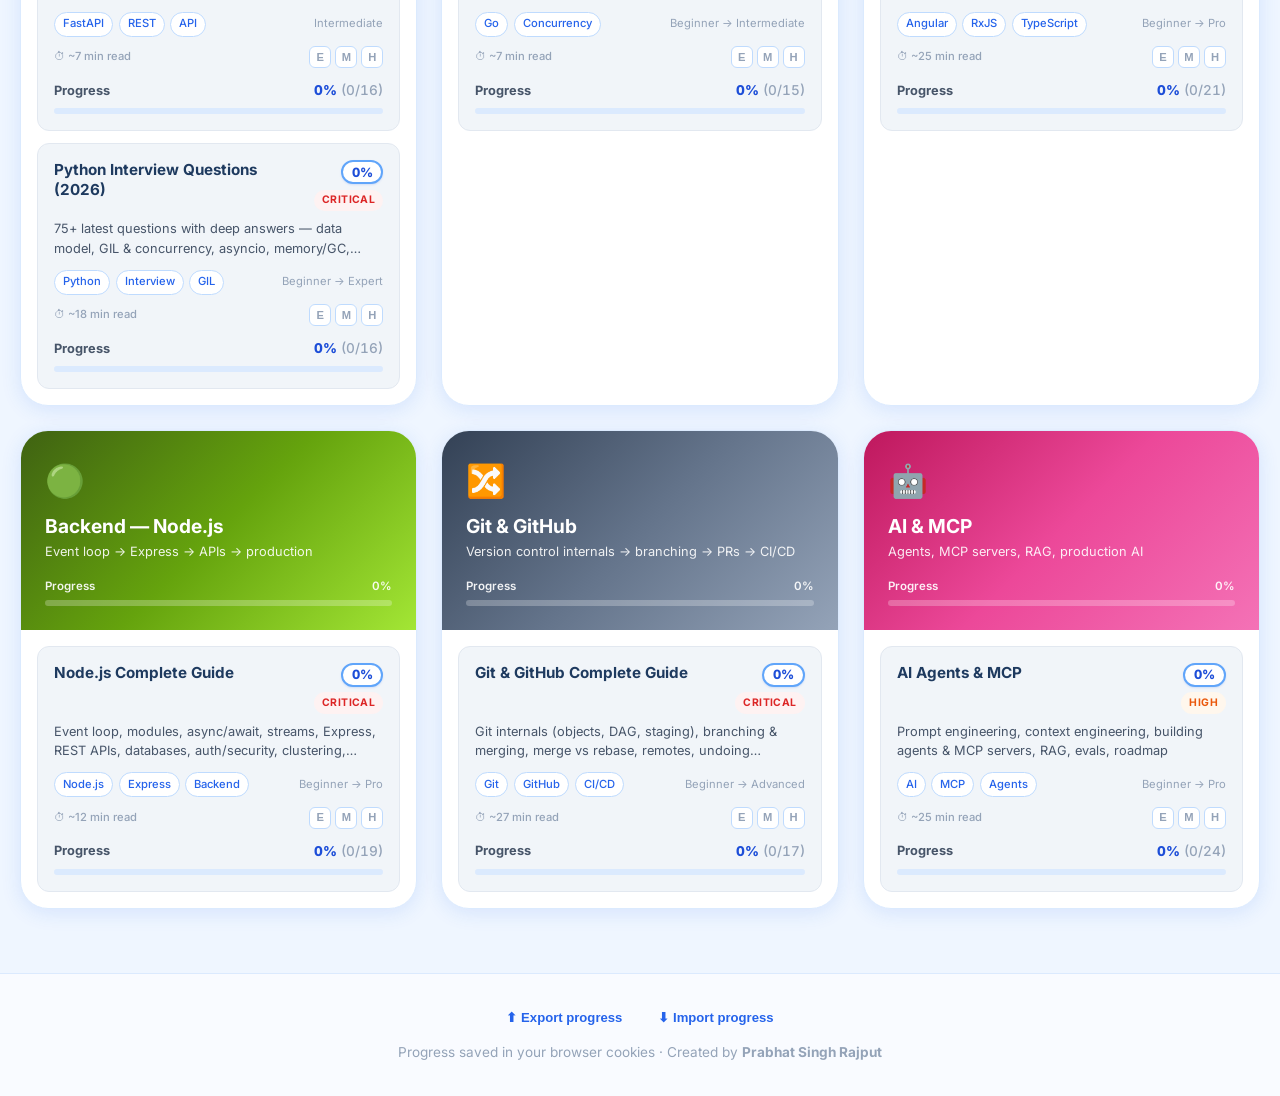
==== commit 479cd79d: "Add Java & spring more quesitons" ====
--- a/website/index.html
+++ b/website/index.html
@@ -14,7 +14,7 @@
   <link rel="preconnect" href="https://fonts.googleapis.com">
   <link rel="preconnect" href="https://fonts.gstatic.com" crossorigin>
   <link href="https://fonts.googleapis.com/css2?family=Inter:wght@400;500;600;700;800&family=JetBrains+Mono:wght@400;500&display=swap" rel="stylesheet">
-  <link rel="stylesheet" href="assets/css/styles.css?v=1783715331747">
+  <link rel="stylesheet" href="assets/css/styles.css?v=1785563423558">
   <script>(function(){try{var m=document.cookie.match(/(?:^|;\s*)sr_theme=([^;]+)/);if(m&&decodeURIComponent(m[1])==='dark'){document.documentElement.setAttribute('data-theme','dark');}}catch(e){}})();</script>
 </head>
 <body>
@@ -108,15 +108,15 @@
     </footer>
   </div>
 
-  <script src="config.js?v=1783715331747"></script>
-  <script src="assets/js/site.js?v=1783715331747"></script>
-  <script src="assets/js/cookies.js?v=1783715331747"></script>
-  <script src="assets/js/theme.js?v=1783715331747"></script>
-  <script src="assets/js/content-meta.js?v=1783715331747"></script>
-  <script src="assets/js/study-data.js?v=1783715331747" defer></script>
-  <script src="assets/js/confetti.js?v=1783715331747"></script>
-  <script src="assets/js/progress-map.js?v=1783715331747"></script>
-  <script src="assets/js/topics.js?v=1783715331747"></script>
-  <script src="assets/js/app.js?v=1783715331747"></script>
+  <script src="config.js?v=1785563423558"></script>
+  <script src="assets/js/site.js?v=1785563423558"></script>
+  <script src="assets/js/cookies.js?v=1785563423558"></script>
+  <script src="assets/js/theme.js?v=1785563423558"></script>
+  <script src="assets/js/content-meta.js?v=1785563423558"></script>
+  <script src="assets/js/study-data.js?v=1785563423558" defer></script>
+  <script src="assets/js/confetti.js?v=1785563423558"></script>
+  <script src="assets/js/progress-map.js?v=1785563423558"></script>
+  <script src="assets/js/topics.js?v=1785563423558"></script>
+  <script src="assets/js/app.js?v=1785563423558"></script>
 </body>
 </html>
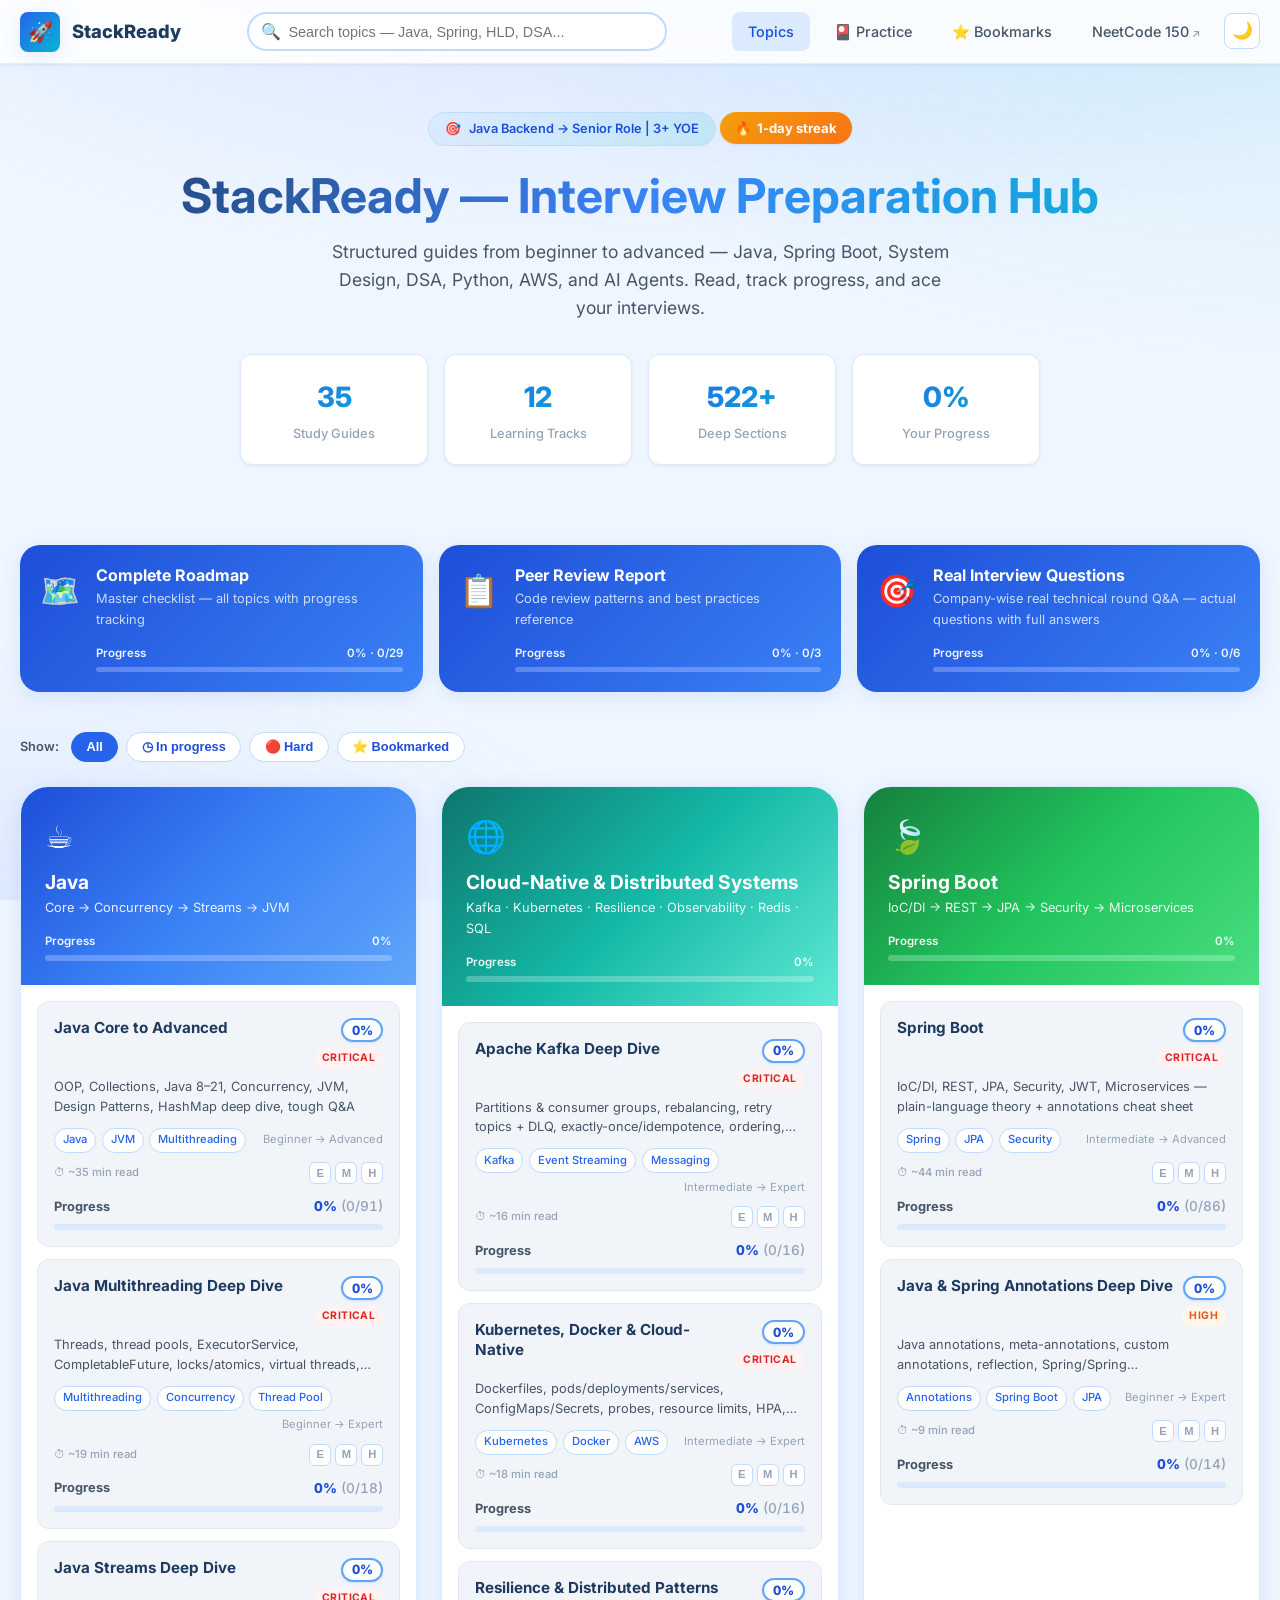
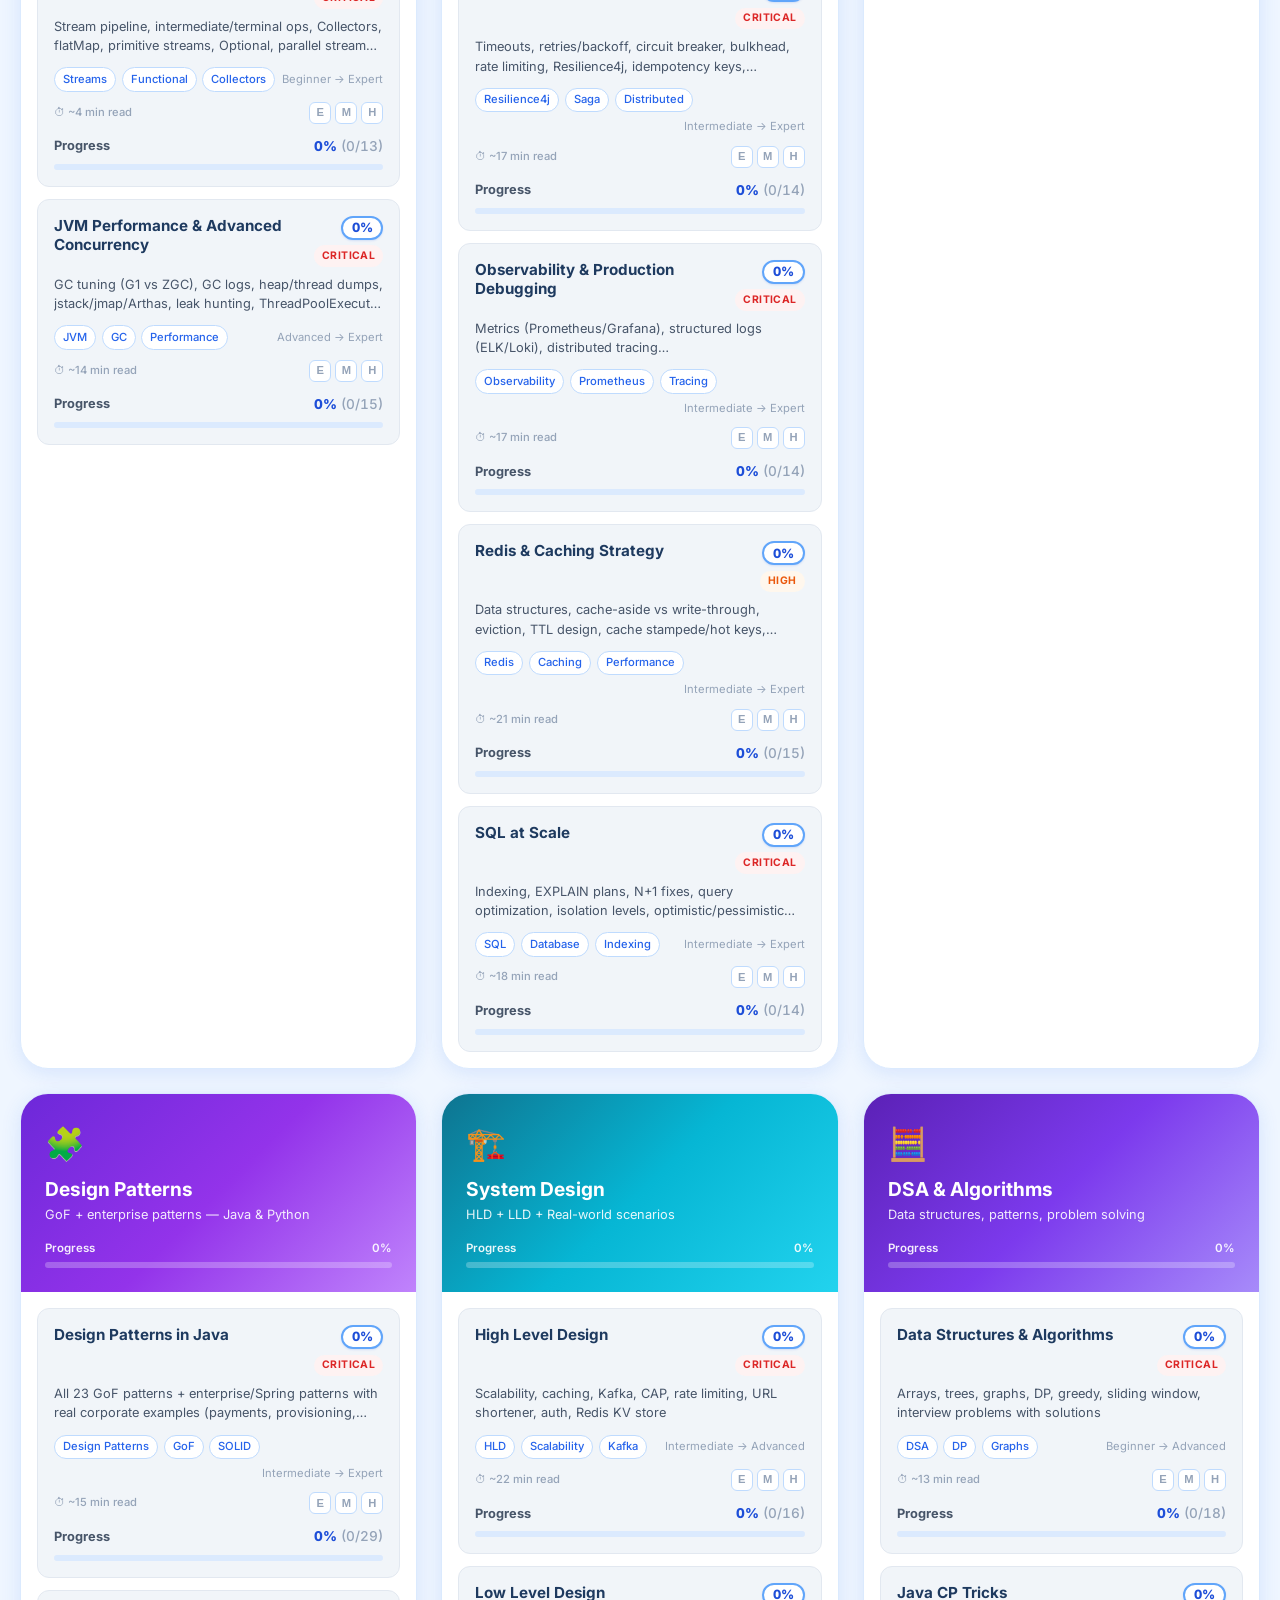
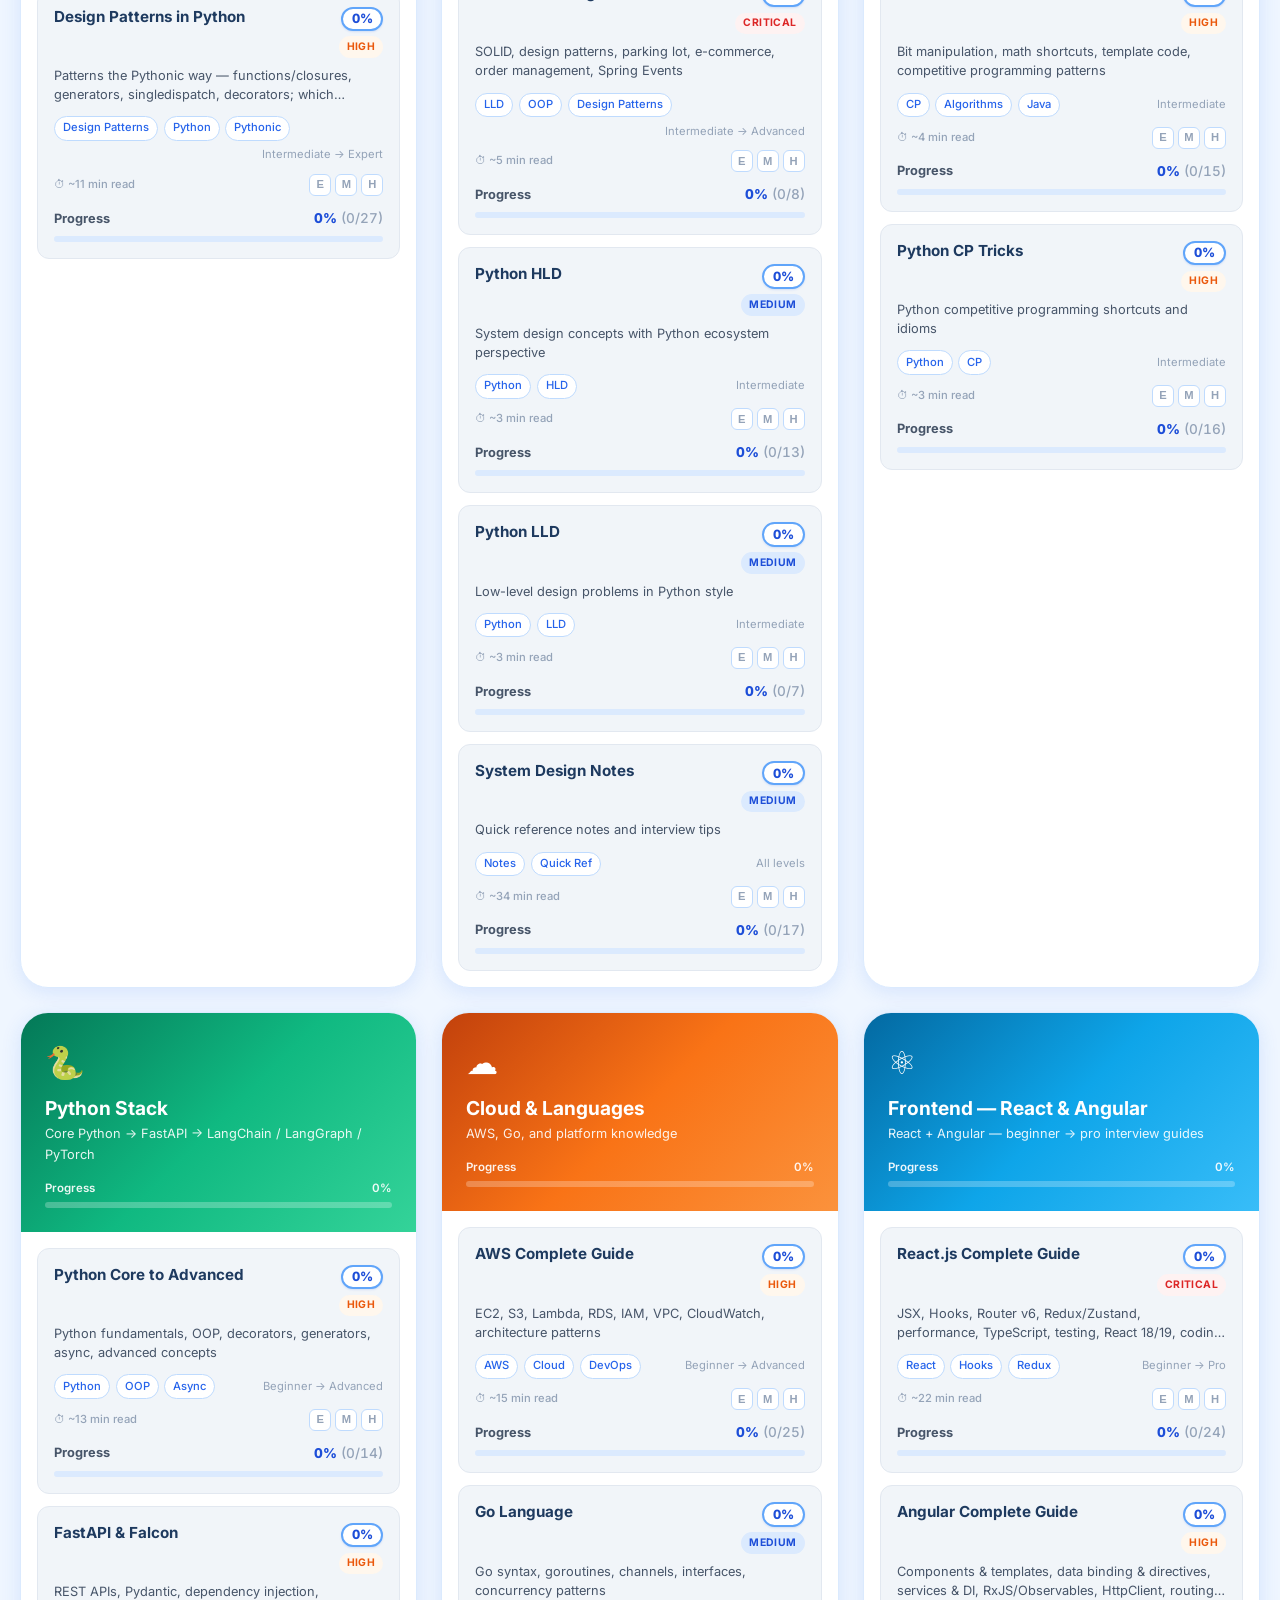
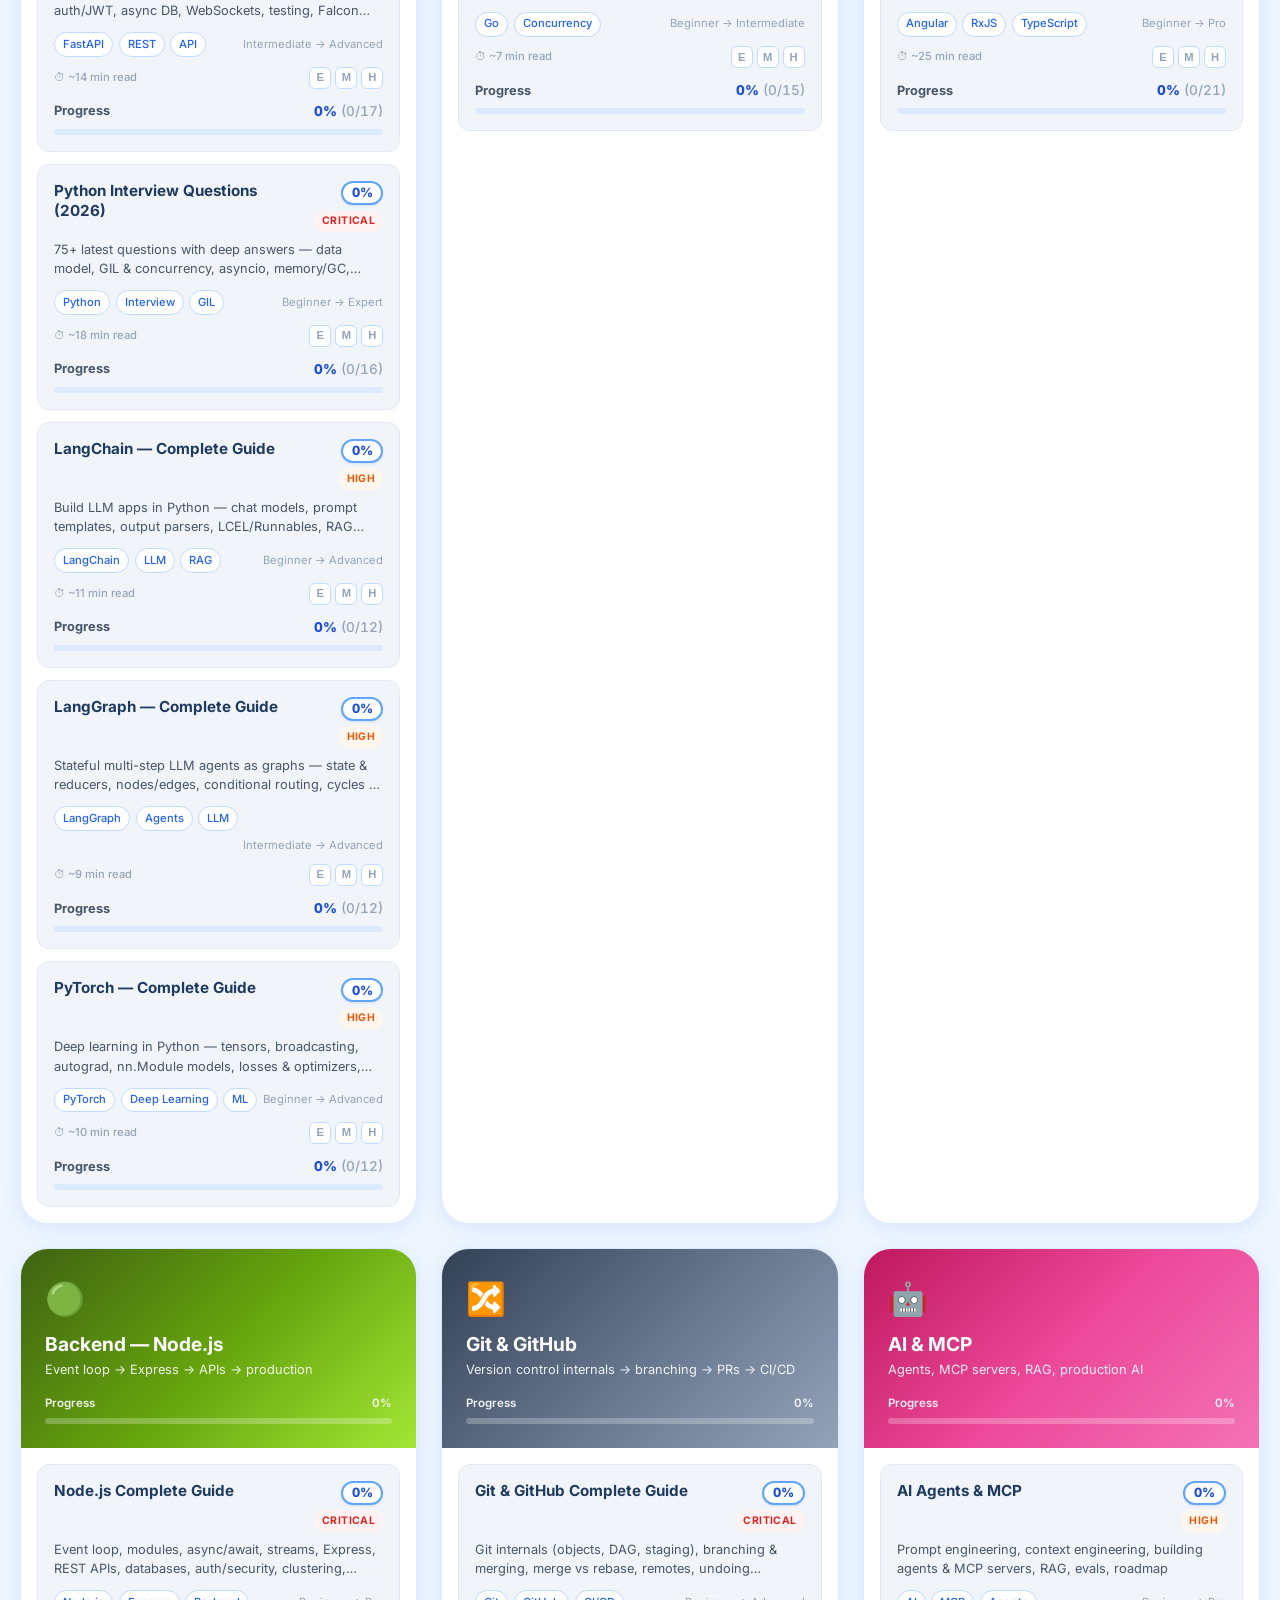
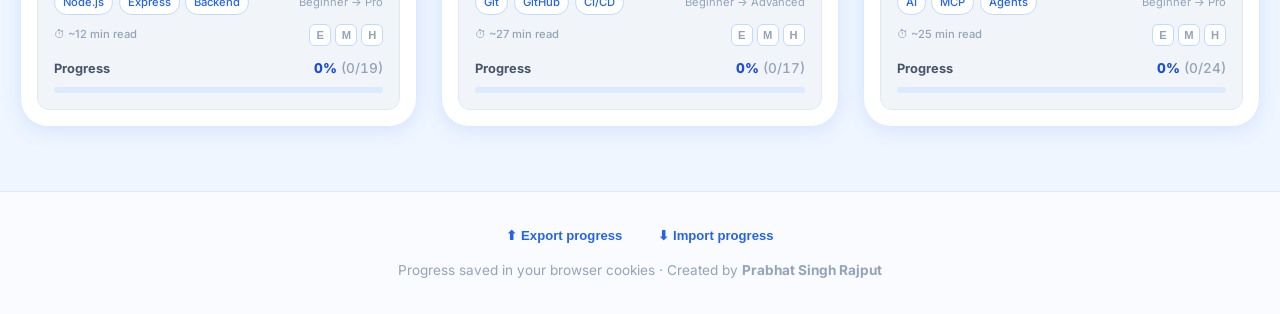
==== commit b2e36a6c: "Replace pointers with full answers in LinkedIn Q&A section" ====
--- a/website/index.html
+++ b/website/index.html
@@ -14,7 +14,7 @@
   <link rel="preconnect" href="https://fonts.googleapis.com">
   <link rel="preconnect" href="https://fonts.gstatic.com" crossorigin>
   <link href="https://fonts.googleapis.com/css2?family=Inter:wght@400;500;600;700;800&family=JetBrains+Mono:wght@400;500&display=swap" rel="stylesheet">
-  <link rel="stylesheet" href="assets/css/styles.css?v=1785563423558">
+  <link rel="stylesheet" href="assets/css/styles.css?v=1792335789320">
   <script>(function(){try{var m=document.cookie.match(/(?:^|;\s*)sr_theme=([^;]+)/);if(m&&decodeURIComponent(m[1])==='dark'){document.documentElement.setAttribute('data-theme','dark');}}catch(e){}})();</script>
 </head>
 <body>
@@ -108,15 +108,15 @@
     </footer>
   </div>
 
-  <script src="config.js?v=1785563423558"></script>
-  <script src="assets/js/site.js?v=1785563423558"></script>
-  <script src="assets/js/cookies.js?v=1785563423558"></script>
-  <script src="assets/js/theme.js?v=1785563423558"></script>
-  <script src="assets/js/content-meta.js?v=1785563423558"></script>
-  <script src="assets/js/study-data.js?v=1785563423558" defer></script>
-  <script src="assets/js/confetti.js?v=1785563423558"></script>
-  <script src="assets/js/progress-map.js?v=1785563423558"></script>
-  <script src="assets/js/topics.js?v=1785563423558"></script>
-  <script src="assets/js/app.js?v=1785563423558"></script>
+  <script src="config.js?v=1792335789320"></script>
+  <script src="assets/js/site.js?v=1792335789320"></script>
+  <script src="assets/js/cookies.js?v=1792335789320"></script>
+  <script src="assets/js/theme.js?v=1792335789320"></script>
+  <script src="assets/js/content-meta.js?v=1792335789320"></script>
+  <script src="assets/js/study-data.js?v=1792335789320" defer></script>
+  <script src="assets/js/confetti.js?v=1792335789320"></script>
+  <script src="assets/js/progress-map.js?v=1792335789320"></script>
+  <script src="assets/js/topics.js?v=1792335789320"></script>
+  <script src="assets/js/app.js?v=1792335789320"></script>
 </body>
 </html>
